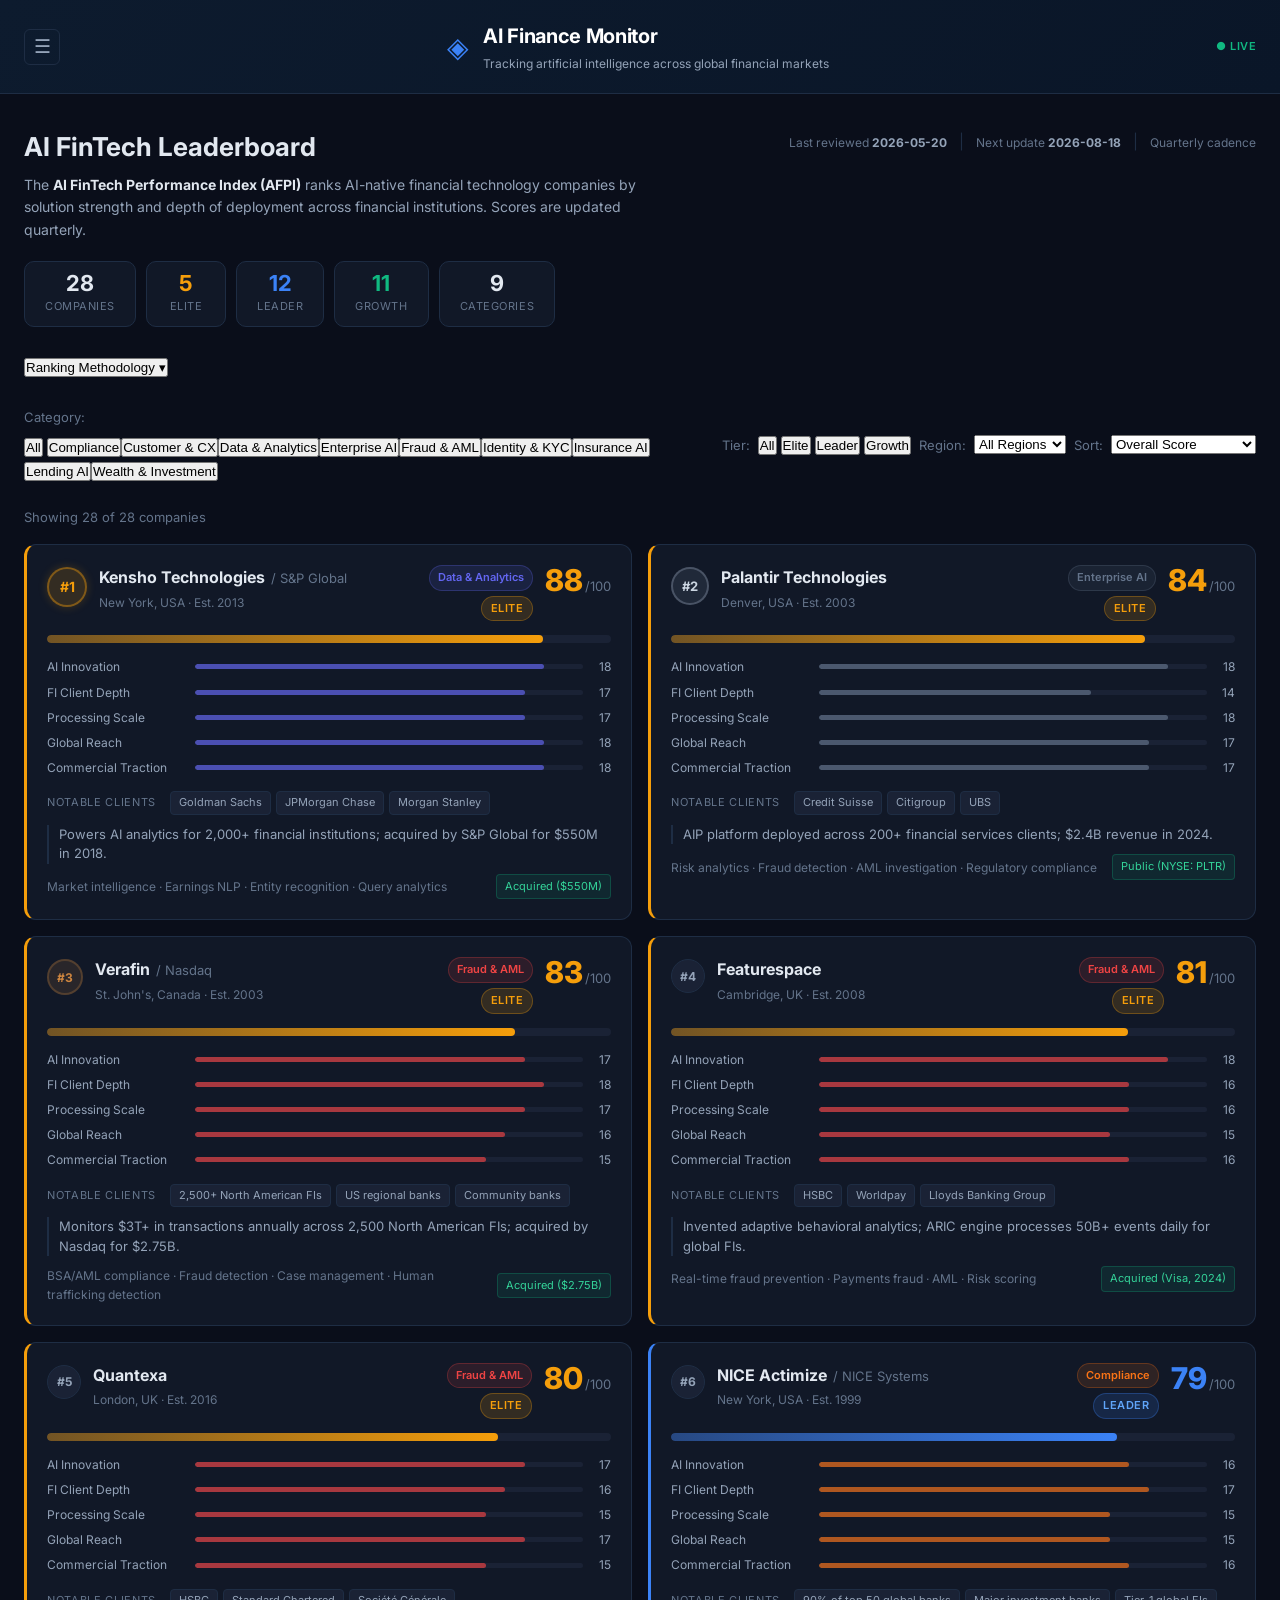
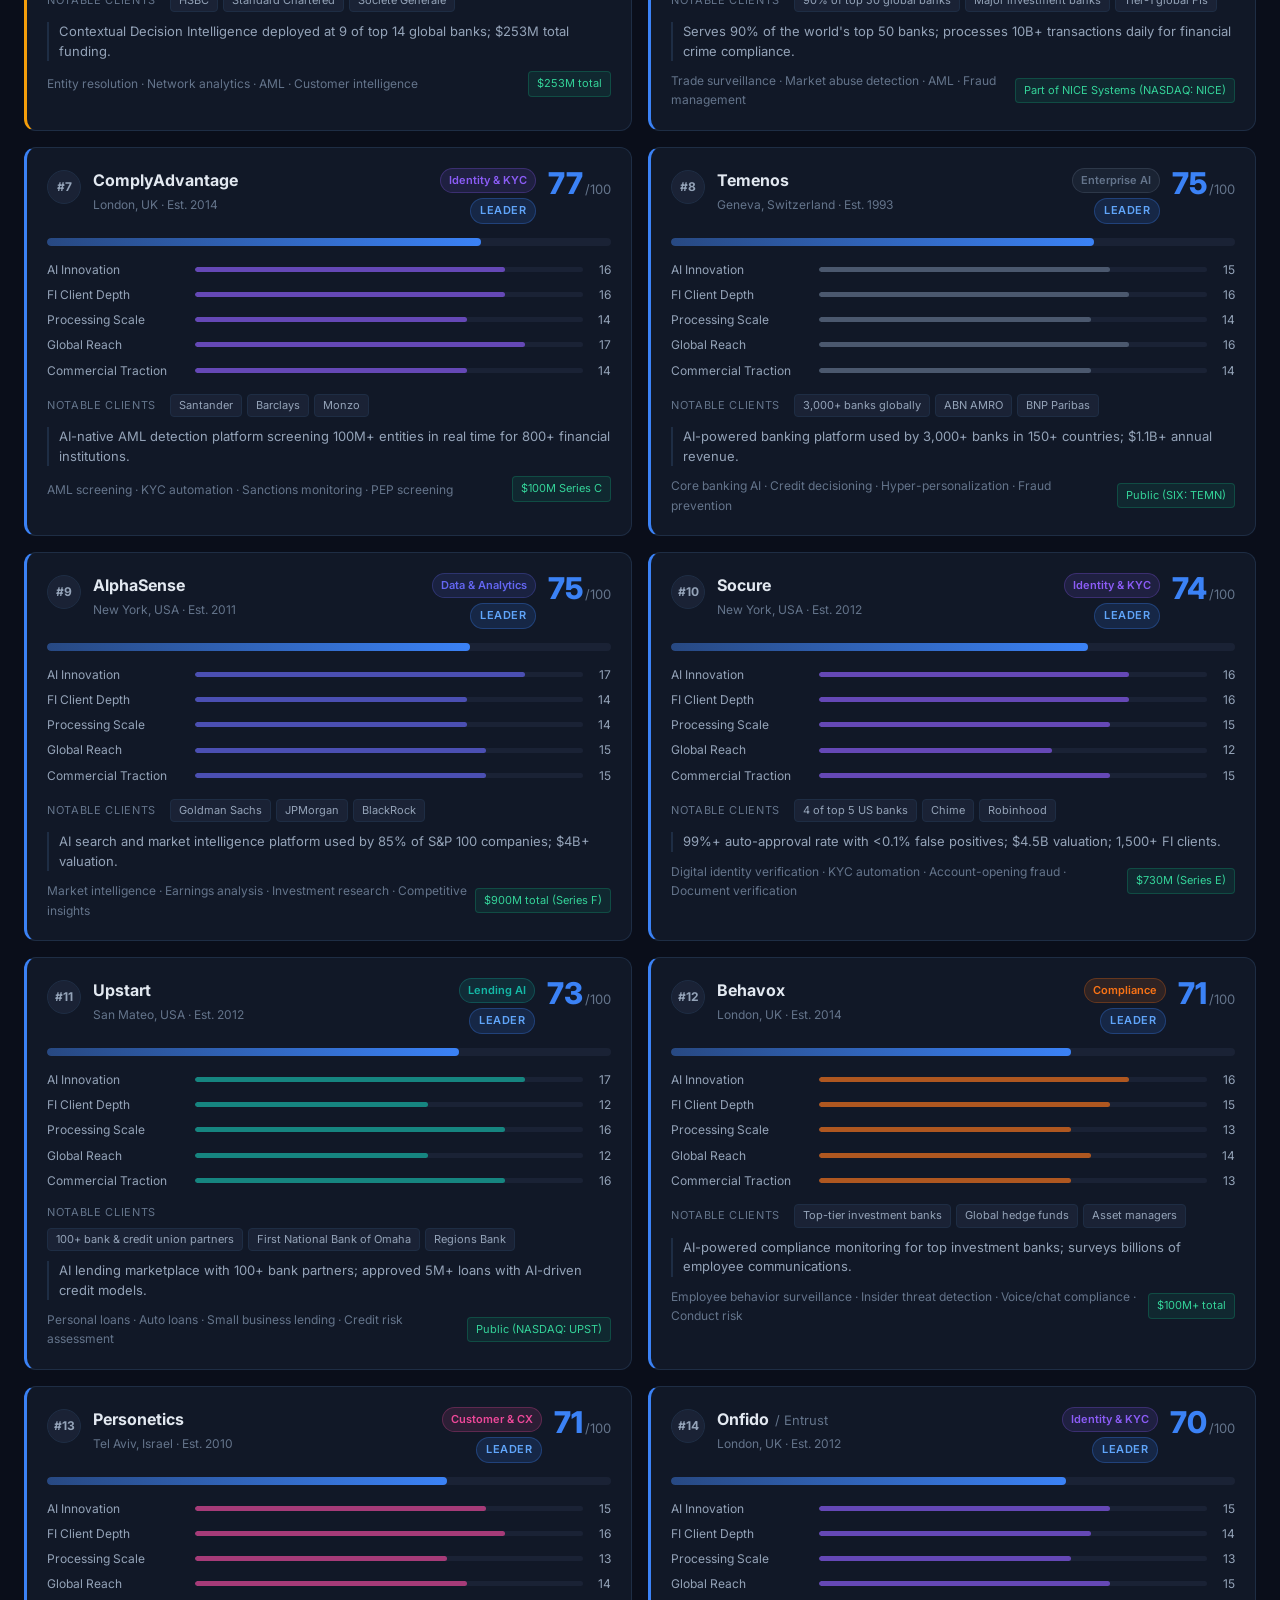
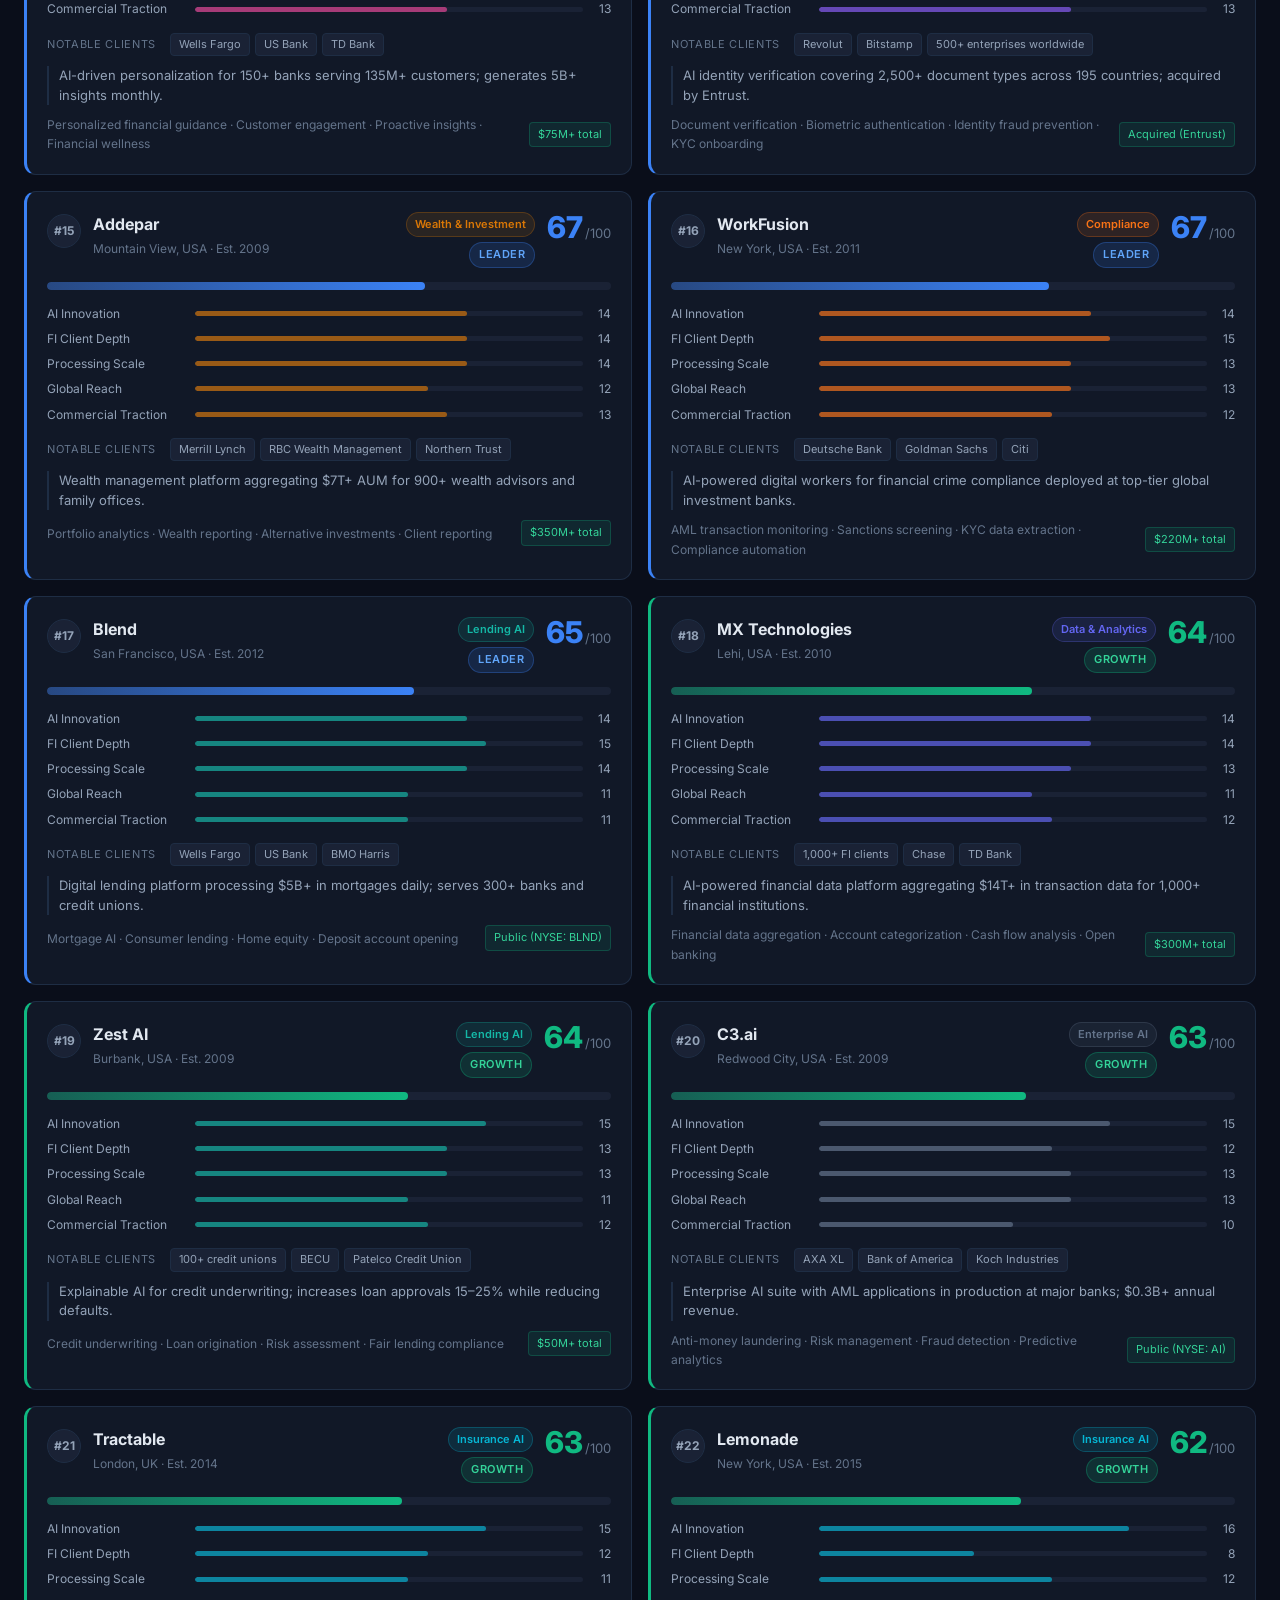
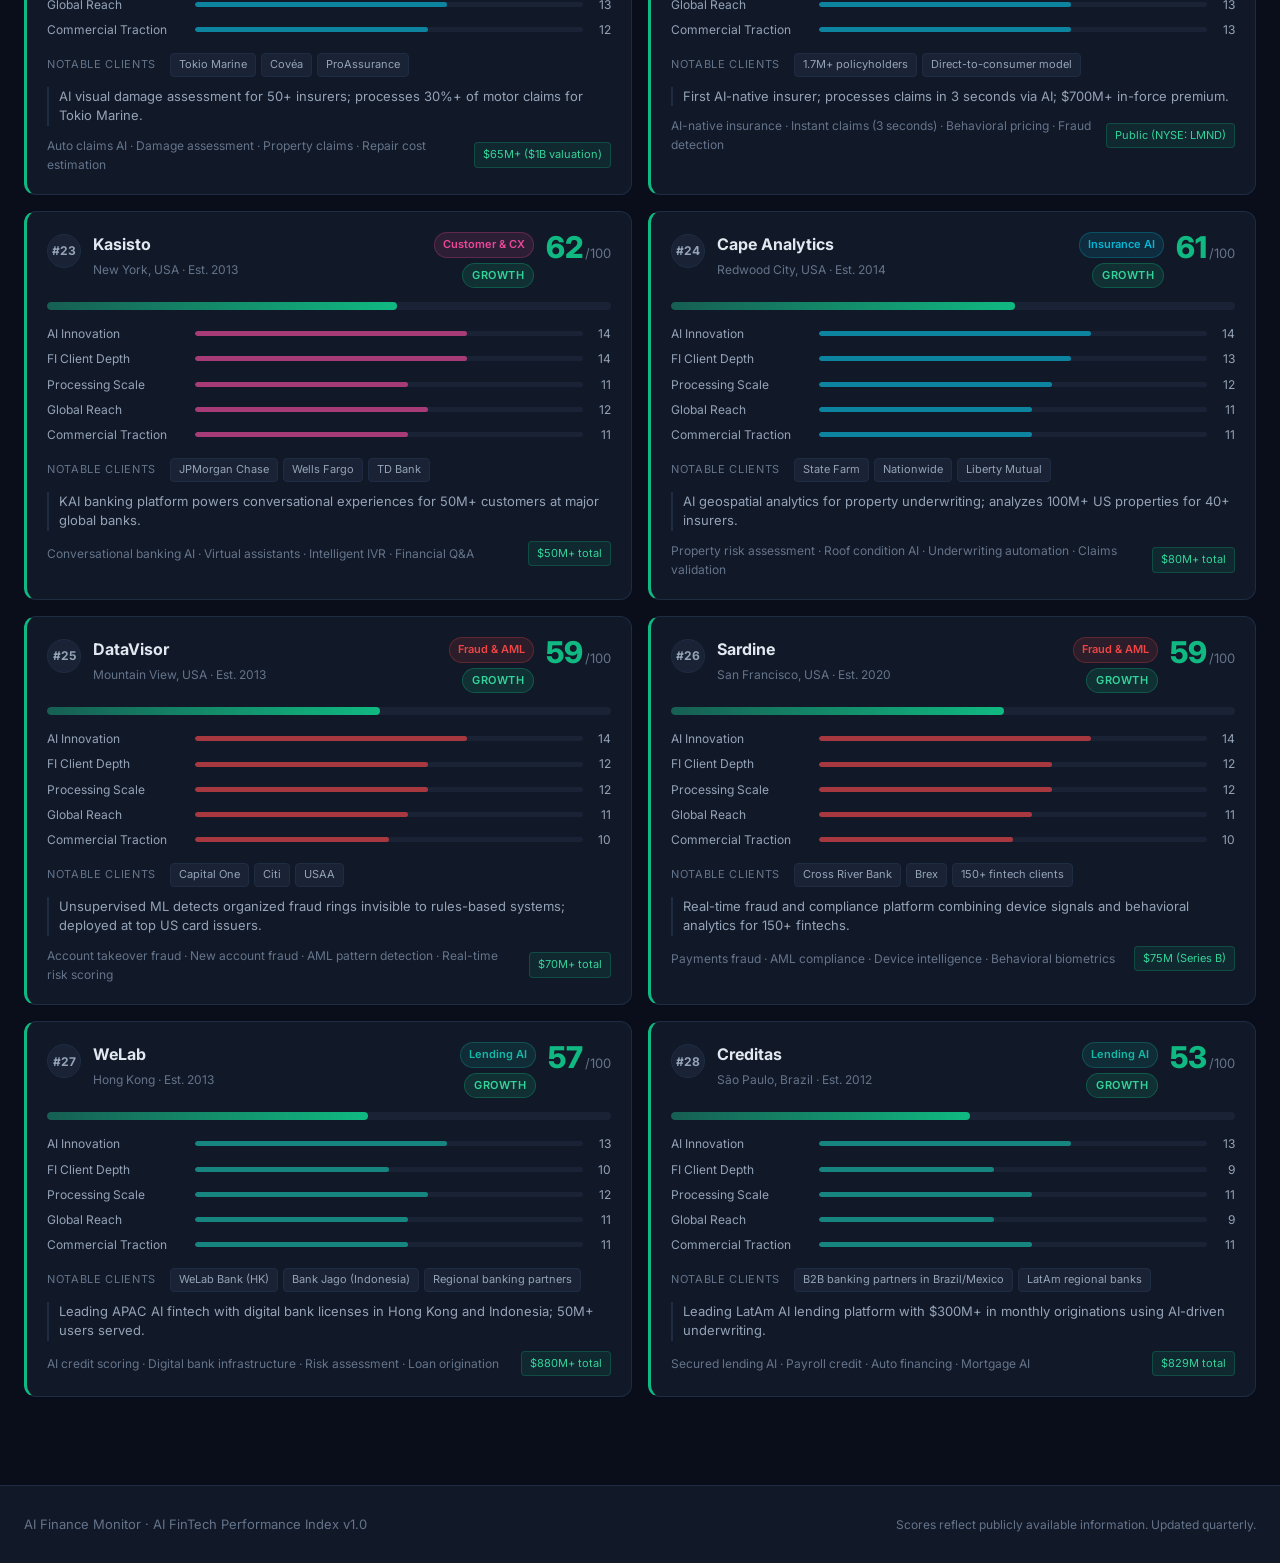
==== ai-fintechs.html @ 04e73354 "feat: add AI FinTech Tracker page with AFPI leaderboard New page ranking 28 AI-native FinTech compan" ====
<!DOCTYPE html>
<html lang="en">
<head>
  <meta charset="UTF-8" />
  <meta name="viewport" content="width=device-width, initial-scale=1.0" />
  <title>AI FinTech Tracker — AI Finance Monitor</title>
  <link rel="stylesheet" href="styles.css" />
  <link rel="preconnect" href="https://fonts.googleapis.com" />
  <link href="https://fonts.googleapis.com/css2?family=Inter:wght@300;400;500;600;700&display=swap" rel="stylesheet" />
</head>
<body>

<header>
  <div class="header-inner">
    <button class="hamburger-btn" id="hamburger-btn" aria-label="Toggle navigation">&#9776;</button>
    <div class="brand">
      <span class="brand-icon">◈</span>
      <div>
        <h1>AI Finance Monitor</h1>
        <p class="tagline">Tracking artificial intelligence across global financial markets</p>
      </div>
    </div>
    <nav class="site-nav">
      <a href="index.html" class="nav-link">News Feed</a>
      <a href="use-cases.html" class="nav-link">AI Use Cases</a>
      <a href="ai-maturity.html" class="nav-link">AI Maturity</a>
      <a href="ai-fintechs.html" class="nav-link active">FinTech Tracker</a>
    </nav>
    <div class="header-meta">
      <span class="live-badge">● LIVE</span>
    </div>
  </div>
</header>

<main class="container" style="padding-top:32px; padding-bottom:48px;">

  <!-- Hero -->
  <section style="margin-bottom:28px;">
    <div style="display:flex; align-items:flex-start; justify-content:space-between; gap:16px; flex-wrap:wrap;">
      <div>
        <h2 style="font-size:26px; font-weight:700; color:var(--text); margin-bottom:6px;">
          AI FinTech Leaderboard
        </h2>
        <p style="color:var(--muted2); font-size:14px; max-width:640px; line-height:1.6;">
          The <strong style="color:var(--text);">AI FinTech Performance Index (AFPI)</strong> ranks AI-native financial technology companies by solution strength and depth of deployment across financial institutions. Scores are updated quarterly.
        </p>
      </div>
      <div id="cadence-bar" class="mat-cadence-bar" style="white-space:nowrap; flex-shrink:0; margin-top:4px;"></div>
    </div>

    <div class="ft-hero-stats" id="hero-stats">
      <div class="ft-stat-pill"><span class="ft-stat-num" id="stat-total">—</span><span class="ft-stat-label">Companies</span></div>
      <div class="ft-stat-pill"><span class="ft-stat-num" id="stat-elite" style="color:#f59e0b;">—</span><span class="ft-stat-label">Elite</span></div>
      <div class="ft-stat-pill"><span class="ft-stat-num" id="stat-leader" style="color:#3b82f6;">—</span><span class="ft-stat-label">Leader</span></div>
      <div class="ft-stat-pill"><span class="ft-stat-num" id="stat-growth" style="color:#10b981;">—</span><span class="ft-stat-label">Growth</span></div>
      <div class="ft-stat-pill"><span class="ft-stat-num" id="stat-cats">—</span><span class="ft-stat-label">Categories</span></div>
    </div>
  </section>

  <!-- Methodology -->
  <section class="mat-method-section" style="margin-bottom:28px;">
    <button class="mat-method-toggle" id="method-toggle" onclick="toggleMethod()">
      <span>Ranking Methodology</span>
      <span id="method-arrow">▾</span>
    </button>
    <div class="mat-method-body" id="method-body" style="display:none;">
      <div class="mat-method-grid">
        <div>
          <h4 style="color:var(--text); margin-bottom:12px; font-size:14px; font-weight:600;">AI FinTech Performance Index (AFPI)</h4>
          <p style="color:var(--muted2); font-size:13px; line-height:1.7; margin-bottom:12px;">
            The AFPI evaluates AI-native FinTech companies across five equally-weighted dimensions (20 pts each, 100 pts total), focusing on the strength of the AI solution and its depth of adoption within regulated financial institutions.
          </p>
          <p style="color:var(--muted2); font-size:13px; line-height:1.7;">
            <strong style="color:var(--muted2);">Scope:</strong> AI-native FinTechs and AI-first divisions of financial technology vendors where machine learning is core to the product — not peripheral. Traditional software vendors with AI add-ons are excluded.
          </p>
        </div>
        <div>
          <h4 style="color:var(--text); margin-bottom:12px; font-size:14px; font-weight:600;">Scoring Tiers</h4>
          <div style="display:flex; flex-direction:column; gap:8px;">
            <div style="display:flex; align-items:center; gap:10px;">
              <span class="ft-tier-badge ft-tier-elite" style="min-width:72px; text-align:center;">Elite</span>
              <span style="color:var(--muted2); font-size:13px;">80–100 · Category-defining with global Tier-1 FI deployment</span>
            </div>
            <div style="display:flex; align-items:center; gap:10px;">
              <span class="ft-tier-badge ft-tier-leader" style="min-width:72px; text-align:center;">Leader</span>
              <span style="color:var(--muted2); font-size:13px;">65–79 · Strong institutional adoption across multiple product lines</span>
            </div>
            <div style="display:flex; align-items:center; gap:10px;">
              <span class="ft-tier-badge ft-tier-growth" style="min-width:72px; text-align:center;">Growth</span>
              <span style="color:var(--muted2); font-size:13px;">50–64 · Validated solutions gaining enterprise traction</span>
            </div>
            <div style="display:flex; align-items:center; gap:10px;">
              <span class="ft-tier-badge ft-tier-emerging" style="min-width:72px; text-align:center;">Emerging</span>
              <span style="color:var(--muted2); font-size:13px;">0–49 · Early-stage deployment, product-market fit forming</span>
            </div>
          </div>
        </div>
      </div>

      <div class="ft-dim-method-grid" style="margin-top:20px;">
        <div class="ft-dim-method-card">
          <div class="ft-dim-method-num" style="background:rgba(99,102,241,0.15); color:#818cf8;">1</div>
          <div>
            <div class="ft-dim-method-title">AI Innovation <span style="color:var(--muted); font-weight:400;">/ 20</span></div>
            <div class="ft-dim-method-desc">Sophistication, novelty, and production depth of AI capabilities — proprietary models, research pedigree, technical differentiation from rule-based alternatives. Frontier AI (graph neural networks, LLMs, adaptive ML) deployed at scale scores near 20.</div>
          </div>
        </div>
        <div class="ft-dim-method-card">
          <div class="ft-dim-method-num" style="background:rgba(20,184,166,0.15); color:#2dd4bf;">2</div>
          <div>
            <div class="ft-dim-method-title">FI Client Depth <span style="color:var(--muted); font-weight:400;">/ 20</span></div>
            <div class="ft-dim-method-desc">Breadth and quality of financial institution clients in production — number of banks, asset managers, insurers, and payment processors; client tier (G-SIBs score higher than community banks); and integration depth (core infrastructure vs. peripheral tooling).</div>
          </div>
        </div>
        <div class="ft-dim-method-card">
          <div class="ft-dim-method-num" style="background:rgba(59,130,246,0.15); color:#60a5fa;">3</div>
          <div>
            <div class="ft-dim-method-title">Processing Scale <span style="color:var(--muted); font-weight:400;">/ 20</span></div>
            <div class="ft-dim-method-desc">Operational scale: transaction volumes processed, assets under analysis, data volume handled daily. Solutions processing trillions in transactions score near 20; early-stage platforms with limited throughput score below 10.</div>
          </div>
        </div>
        <div class="ft-dim-method-card">
          <div class="ft-dim-method-num" style="background:rgba(245,158,11,0.15); color:#fbbf24;">4</div>
          <div>
            <div class="ft-dim-method-title">Global Reach <span style="color:var(--muted); font-weight:400;">/ 20</span></div>
            <div class="ft-dim-method-desc">International footprint: regulatory jurisdictions covered, multi-currency and multi-language support, and presence across mature markets (US, UK, EU) and high-growth regions (APAC, Middle East, LatAm).</div>
          </div>
        </div>
        <div class="ft-dim-method-card">
          <div class="ft-dim-method-num" style="background:rgba(236,72,153,0.15); color:#f472b6;">5</div>
          <div>
            <div class="ft-dim-method-title">Commercial Traction <span style="color:var(--muted); font-weight:400;">/ 20</span></div>
            <div class="ft-dim-method-desc">Financial health and market validation: ARR growth trajectory, funding rounds and valuations, strategic acquisitions, major FI partnerships, and public market performance where applicable.</div>
          </div>
        </div>
      </div>

      <p style="color:var(--muted); font-size:12px; margin-top:20px; padding-top:16px; border-top:1px solid var(--border);">
        Scores are based on publicly available information: press releases, funding announcements, company disclosures, and AI capability assessments. Updated quarterly. v1.0 — Last reviewed 2026-05-20.
      </p>
    </div>
  </section>

  <!-- Filters -->
  <div class="maturity-filter-group" style="margin-bottom:24px;">
    <div style="display:flex; gap:8px; flex-wrap:wrap; align-items:center; flex:1;">
      <span style="color:var(--muted); font-size:13px; white-space:nowrap;">Category:</span>
      <div class="mat-filter-row" id="cat-filters">
        <button class="mat-filter-btn active" data-cat="all">All</button>
      </div>
    </div>
    <div style="display:flex; gap:8px; flex-wrap:wrap; align-items:center;">
      <span style="color:var(--muted); font-size:13px; white-space:nowrap;">Tier:</span>
      <div class="mat-filter-row">
        <button class="mat-filter-btn active" data-tier="all" onclick="setTier('all')">All</button>
        <button class="mat-filter-btn" data-tier="elite" onclick="setTier('elite')">Elite</button>
        <button class="mat-filter-btn" data-tier="leader" onclick="setTier('leader')">Leader</button>
        <button class="mat-filter-btn" data-tier="growth" onclick="setTier('growth')">Growth</button>
      </div>
    </div>
    <div style="display:flex; gap:8px; align-items:center;">
      <span style="color:var(--muted); font-size:13px; white-space:nowrap;">Region:</span>
      <select class="mat-sort-select" id="region-select" onchange="applyFilters()">
        <option value="all">All Regions</option>
        <option value="americas">Americas</option>
        <option value="europe">Europe</option>
        <option value="apac">Asia-Pacific</option>
      </select>
    </div>
    <div style="display:flex; gap:8px; align-items:center;">
      <span style="color:var(--muted); font-size:13px; white-space:nowrap;">Sort:</span>
      <select class="mat-sort-select" id="sort-select" onchange="applyFilters()">
        <option value="total">Overall Score</option>
        <option value="ai_innovation">AI Innovation</option>
        <option value="fi_client_depth">FI Client Depth</option>
        <option value="processing_scale">Processing Scale</option>
        <option value="global_reach">Global Reach</option>
        <option value="commercial_traction">Commercial Traction</option>
      </select>
    </div>
  </div>

  <!-- Results count -->
  <div style="display:flex; justify-content:space-between; align-items:center; margin-bottom:16px;">
    <span id="result-count" style="color:var(--muted); font-size:13px;"></span>
  </div>

  <!-- Cards grid -->
  <div id="ft-grid" class="ft-grid"></div>

  <!-- Empty state -->
  <div id="ft-empty" style="display:none; text-align:center; padding:60px 0; color:var(--muted);">
    <div style="font-size:40px; margin-bottom:12px;">🔍</div>
    <div style="font-size:16px; margin-bottom:6px;">No companies match these filters</div>
    <div style="font-size:13px;">Try adjusting the category, tier, or region selection</div>
  </div>

</main>

<footer style="background:var(--surface); border-top:1px solid var(--border); padding:28px 0; margin-top:40px;">
  <div style="max-width:1280px; margin:0 auto; padding:0 24px; display:flex; justify-content:space-between; align-items:center; flex-wrap:wrap; gap:12px;">
    <span style="color:var(--muted); font-size:13px;">AI Finance Monitor · AI FinTech Performance Index v1.0</span>
    <span style="color:var(--muted); font-size:12px;">Scores reflect publicly available information. Updated quarterly.</span>
  </div>
</footer>

<script>
const DATA_URL = 'data/fintechs.json';

const DIMENSION_LABELS = {
  ai_innovation: 'AI Innovation',
  fi_client_depth: 'FI Client Depth',
  processing_scale: 'Processing Scale',
  global_reach: 'Global Reach',
  commercial_traction: 'Commercial Traction'
};

const TIER_COLORS = {
  elite: '#f59e0b',
  leader: '#3b82f6',
  growth: '#10b981',
  emerging: '#94a3b8'
};

const CATEGORY_COLORS = {
  'Fraud & AML':       '#ef4444',
  'Data & Analytics':  '#6366f1',
  'Lending AI':        '#14b8a6',
  'Identity & KYC':    '#8b5cf6',
  'Compliance':        '#f97316',
  'Insurance AI':      '#06b6d4',
  'Customer & CX':     '#ec4899',
  'Wealth & Investment': '#d97706',
  'Enterprise AI':     '#64748b'
};

let allCompanies = [];
let baseRanks = {};
let activeCat = 'all';
let activeTier = 'all';

function toggleMethod() {
  const body = document.getElementById('method-body');
  const arrow = document.getElementById('method-arrow');
  const open = body.style.display !== 'none';
  body.style.display = open ? 'none' : 'block';
  arrow.textContent = open ? '▾' : '▴';
}

function setCat(cat) {
  activeCat = cat;
  document.querySelectorAll('[data-cat]').forEach(b => b.classList.toggle('active', b.dataset.cat === cat));
  applyFilters();
}

function setTier(tier) {
  activeTier = tier;
  document.querySelectorAll('[data-tier]').forEach(b => b.classList.toggle('active', b.dataset.tier === tier));
  applyFilters();
}

function applyFilters() {
  const region = document.getElementById('region-select').value;
  const sortKey = document.getElementById('sort-select').value;

  let list = allCompanies.slice();

  if (activeCat !== 'all') list = list.filter(c => c.category === activeCat);
  if (activeTier !== 'all') list = list.filter(c => c.tier === activeTier);
  if (region !== 'all') list = list.filter(c => c.region === region);

  list.sort((a, b) => {
    const va = sortKey === 'total' ? a.total : (a.scores[sortKey] || 0);
    const vb = sortKey === 'total' ? b.total : (b.scores[sortKey] || 0);
    return vb - va;
  });

  renderCards(list);
}

function buildCard(company, displayRank) {
  const rank = baseRanks[company.name] || displayRank;
  const tierColor = TIER_COLORS[company.tier] || '#94a3b8';
  const catColor = CATEGORY_COLORS[company.category] || '#64748b';

  const rankClass = rank === 1 ? 'ft-rank-1' : rank === 2 ? 'ft-rank-2' : rank === 3 ? 'ft-rank-3' : '';

  const dimBars = Object.entries(DIMENSION_LABELS).map(([key, label]) => {
    const score = company.scores[key] || 0;
    const pct = (score / 20) * 100;
    return `
      <div class="ft-dim-row">
        <span class="ft-dim-label">${label}</span>
        <div class="ft-dim-track">
          <div class="ft-dim-fill" style="width:${pct}%; background:${catColor}aa;"></div>
        </div>
        <span class="ft-dim-score">${score}</span>
      </div>`;
  }).join('');

  const clientChips = (company.notable_clients || []).slice(0, 3)
    .map(c => `<span class="ft-client-chip">${c}</span>`).join('');

  const useCaseTags = (company.use_cases || []).slice(0, 4).join(' · ');

  const parentStr = company.parent
    ? `<span class="ft-parent"> / ${company.parent}</span>` : '';
  const foundedStr = company.founded ? ` · Est. ${company.founded}` : '';
  const totalPct = company.total;

  return `
    <div class="ft-card" data-tier="${company.tier}" data-category="${company.category}">
      <div class="ft-card-header">
        <div class="ft-rank-wrap">
          <div class="ft-rank ${rankClass}">#${rank}</div>
        </div>
        <div class="ft-card-title">
          <div class="ft-name-row">
            <span class="ft-name">${company.name}</span>${parentStr}
          </div>
          <div class="ft-meta">${company.hq}${foundedStr}</div>
        </div>
        <div class="ft-badges">
          <span class="ft-cat-badge" style="background:${catColor}20; color:${catColor}; border-color:${catColor}44;">${company.category}</span>
          <span class="ft-tier-badge ft-tier-${company.tier}">${company.tier.charAt(0).toUpperCase() + company.tier.slice(1)}</span>
        </div>
        <div class="ft-score-block">
          <div class="ft-score-num" style="color:${tierColor};">${company.total}</div>
          <div class="ft-score-label">/100</div>
        </div>
      </div>

      <div class="ft-score-bar-wrap">
        <div class="ft-score-bar">
          <div class="ft-score-fill" style="width:${totalPct}%; background:linear-gradient(90deg, ${tierColor}66, ${tierColor});"></div>
        </div>
      </div>

      <div class="ft-dims">${dimBars}</div>

      <div class="ft-card-footer">
        ${clientChips ? `<div class="ft-clients"><span class="ft-section-label">Notable Clients</span><div class="ft-client-chips">${clientChips}</div></div>` : ''}
        <div class="ft-highlight">${company.highlight}</div>
        <div class="ft-bottom-row">
          <div class="ft-usecases">${useCaseTags}</div>
          ${company.funding ? `<span class="ft-funding-badge">${company.funding}</span>` : ''}
        </div>
      </div>
    </div>`;
}

function renderCards(list) {
  const grid = document.getElementById('ft-grid');
  const empty = document.getElementById('ft-empty');
  const count = document.getElementById('result-count');

  if (!list.length) {
    grid.innerHTML = '';
    empty.style.display = 'block';
    count.textContent = '';
    return;
  }

  empty.style.display = 'none';
  count.textContent = `Showing ${list.length} of ${allCompanies.length} companies`;
  grid.innerHTML = list.map((c, i) => buildCard(c, i + 1)).join('');
}

function buildCategoryFilters(companies) {
  const cats = [...new Set(companies.map(c => c.category))].sort();
  const row = document.getElementById('cat-filters');
  cats.forEach(cat => {
    const btn = document.createElement('button');
    btn.className = 'mat-filter-btn';
    btn.dataset.cat = cat;
    btn.textContent = cat;
    btn.onclick = () => setCat(cat);
    row.appendChild(btn);
  });
  document.querySelector('[data-cat="all"]').onclick = () => setCat('all');
}

function updateStats(companies) {
  document.getElementById('stat-total').textContent = companies.length;
  document.getElementById('stat-elite').textContent = companies.filter(c => c.tier === 'elite').length;
  document.getElementById('stat-leader').textContent = companies.filter(c => c.tier === 'leader').length;
  document.getElementById('stat-growth').textContent = companies.filter(c => c.tier === 'growth').length;
  const cats = new Set(companies.map(c => c.category));
  document.getElementById('stat-cats').textContent = cats.size;
}

function updateCadenceBar(data) {
  const bar = document.getElementById('cadence-bar');
  const last = data.last_updated || '—';
  const next = data.next_review || '—';
  bar.innerHTML = `
    <span style="color:var(--muted); font-size:12px;">Last reviewed <strong style="color:var(--muted2);">${last}</strong></span>
    <span style="color:var(--border); margin:0 8px;">|</span>
    <span style="color:var(--muted); font-size:12px;">Next update <strong style="color:var(--muted2);">${next}</strong></span>
    <span style="color:var(--border); margin:0 8px;">|</span>
    <span style="color:var(--muted); font-size:12px;">Quarterly cadence</span>`;
}

async function fetchData() {
  try {
    const res = await fetch(DATA_URL + '?t=' + Date.now());
    const data = await res.json();
    allCompanies = data.companies || [];

    allCompanies.sort((a, b) => b.total - a.total);
    allCompanies.forEach((c, i) => { baseRanks[c.name] = i + 1; });

    updateStats(allCompanies);
    updateCadenceBar(data);
    buildCategoryFilters(allCompanies);
    applyFilters();
  } catch (e) {
    document.getElementById('ft-grid').innerHTML =
      '<div style="padding:40px; text-align:center; color:var(--muted);">Failed to load data. Check console for details.</div>';
    console.error('FinTech data load error:', e);
  }
}

fetchData();

// Hamburger
const btn = document.getElementById('hamburger-btn');
const hdr = document.querySelector('header');
btn.addEventListener('click', function() {
  hdr.classList.toggle('nav-open');
  btn.innerHTML = hdr.classList.contains('nav-open') ? '&#10005;' : '&#9776;';
});
document.querySelectorAll('.nav-link').forEach(function(l) {
  l.addEventListener('click', function() {
    hdr.classList.remove('nav-open');
    btn.innerHTML = '&#9776;';
  });
});
</script>
</body>
</html>
---- styles.css ----
*, *::before, *::after { box-sizing: border-box; margin: 0; padding: 0; }

:root {
  --bg: #0a0e1a;
  --surface: #111827;
  --surface2: #1a2235;
  --border: #1e2d44;
  --accent: #3b82f6;
  --accent2: #60a5fa;
  --text: #e2e8f0;
  --muted: #64748b;
  --muted2: #94a3b8;
  --green: #10b981;
  --tag-bg: #1e3a5f;
  --tag-text: #93c5fd;
}

body {
  font-family: 'Inter', -apple-system, BlinkMacSystemFont, sans-serif;
  background: var(--bg);
  color: var(--text);
  min-height: 100vh;
  font-size: 15px;
  line-height: 1.6;
}

/* ── Header ── */
header {
  background: linear-gradient(135deg, #0d1b2e 0%, #0a1628 100%);
  border-bottom: 1px solid var(--border);
  padding: 20px 0;
  position: sticky;
  top: 0;
  z-index: 100;
  backdrop-filter: blur(8px);
}

.header-inner {
  max-width: 1280px;
  margin: 0 auto;
  padding: 0 24px;
  display: flex;
  align-items: center;
  justify-content: space-between;
  gap: 16px;
}

.brand { display: flex; align-items: center; gap: 14px; }

.brand-icon {
  font-size: 28px;
  color: var(--accent);
  line-height: 1;
}

.brand h1 {
  font-size: 20px;
  font-weight: 700;
  letter-spacing: -0.3px;
  color: #fff;
}

.tagline {
  font-size: 12px;
  color: var(--muted2);
  margin-top: 2px;
}

/* ── Hamburger (always visible, top-left) ── */
.hamburger-btn {
  display: flex;
  background: none;
  border: 1px solid var(--border);
  border-radius: 6px;
  color: var(--muted2);
  font-size: 19px;
  line-height: 1;
  width: 36px;
  height: 36px;
  cursor: pointer;
  align-items: center;
  justify-content: center;
  flex-shrink: 0;
  transition: color 0.15s, border-color 0.15s;
  font-family: inherit;
  padding: 0;
}
.hamburger-btn:hover { color: #fff; border-color: var(--accent); }

/* ── Site Nav — always a dropdown ── */
.site-nav {
  display: none;
  position: absolute;
  top: 100%;
  left: 0;
  right: 0;
  background: linear-gradient(180deg, #0d1b2e 0%, #0a1628 100%);
  border-bottom: 1px solid var(--border);
  padding: 8px 20px 14px;
  flex-direction: column;
  gap: 4px;
  z-index: 99;
}
header.nav-open .site-nav { display: flex; }

.nav-link {
  font-size: 14px;
  font-weight: 500;
  color: var(--muted2);
  text-decoration: none;
  padding: 11px 14px;
  border-radius: 8px;
  transition: color 0.15s, background 0.15s;
  width: 100%;
  display: block;
}
.nav-link:hover { color: #fff; background: rgba(255,255,255,0.06); }
.nav-link.active {
  color: #fff;
  background: rgba(59, 130, 246, 0.15);
  border: 1px solid rgba(59, 130, 246, 0.3);
}

.header-meta { display: flex; align-items: center; gap: 12px; flex-shrink: 0; }

.live-badge {
  font-size: 11px;
  font-weight: 600;
  color: var(--green);
  letter-spacing: 0.5px;
  animation: pulse 2s ease-in-out infinite;
}

@keyframes pulse {
  0%, 100% { opacity: 1; }
  50% { opacity: 0.4; }
}

.last-updated {
  font-size: 12px;
  color: var(--muted);
}

/* ── Toolbar ── */
.toolbar {
  background: var(--surface);
  border-bottom: 1px solid var(--border);
  padding: 12px 0;
  position: sticky;
  top: var(--header-h, 69px);
  z-index: 99;
}

.toolbar-inner {
  max-width: 1280px;
  margin: 0 auto;
  padding: 0 24px;
  display: flex;
  align-items: center;
  gap: 16px;
  flex-wrap: wrap;
}

.search-wrap {
  position: relative;
  flex: 1;
  min-width: 200px;
  max-width: 360px;
}

.search-icon {
  position: absolute;
  left: 12px;
  top: 50%;
  transform: translateY(-50%);
  color: var(--muted);
  font-size: 18px;
  pointer-events: none;
}

#search {
  width: 100%;
  background: var(--surface2);
  border: 1px solid var(--border);
  border-radius: 8px;
  padding: 8px 12px 8px 36px;
  color: var(--text);
  font-size: 14px;
  font-family: inherit;
  transition: border-color 0.2s;
  outline: none;
}

#search::placeholder { color: var(--muted); }
#search:focus { border-color: var(--accent); }

.categories { display: flex; gap: 6px; flex-wrap: wrap; }

.cat-btn {
  background: var(--surface2);
  border: 1px solid var(--border);
  border-radius: 20px;
  padding: 5px 14px;
  font-size: 13px;
  font-weight: 500;
  color: var(--muted2);
  cursor: pointer;
  transition: all 0.2s;
  font-family: inherit;
}

.cat-btn:hover { border-color: var(--accent); color: var(--accent2); }

.cat-btn.active {
  background: var(--accent);
  border-color: var(--accent);
  color: #fff;
}

/* ── Executive Insights Bar ── */
.insights-bar {
  background: var(--surface);
  border: 1px solid var(--border);
  border-radius: 12px;
  padding: 20px 24px;
  max-width: 1280px;
  margin: 24px auto 0;
}

.insights-header {
  display: flex;
  align-items: center;
  justify-content: space-between;
  margin-bottom: 18px;
  gap: 12px;
}

.insights-title-wrap {
  display: flex;
  align-items: center;
  gap: 10px;
  flex-wrap: wrap;
}

.insights-icon { color: var(--accent); font-size: 15px; flex-shrink: 0; }

.insights-title {
  font-size: 11px;
  font-weight: 700;
  text-transform: uppercase;
  letter-spacing: 1px;
  color: var(--muted2);
}

.insights-meta { font-size: 12px; color: var(--muted); }

.insights-badge {
  font-size: 11px;
  color: var(--accent2);
  background: rgba(59, 130, 246, 0.1);
  border: 1px solid rgba(59, 130, 246, 0.25);
  padding: 2px 10px;
  border-radius: 10px;
  white-space: nowrap;
  flex-shrink: 0;
}

/* Two-panel layout */
.insights-panels {
  display: grid;
  grid-template-columns: 1fr 1fr;
  gap: 16px;
}

.insights-panel {
  background: var(--surface2);
  border-radius: 10px;
  padding: 16px 18px;
  border-top: 2px solid transparent;
}

.insights-risks { border-top-color: #f97316; }  /* orange */
.insights-opps  { border-top-color: #10b981; }  /* green  */

.insights-panel-header {
  display: flex;
  align-items: center;
  gap: 8px;
  margin-bottom: 14px;
}

.panel-marker {
  font-size: 10px;
  flex-shrink: 0;
}

.risk-marker { color: #f97316; }
.opp-marker  { color: #10b981; }

.insights-panel-title {
  font-size: 12px;
  font-weight: 700;
  text-transform: uppercase;
  letter-spacing: 0.8px;
}

.insights-risks .insights-panel-title { color: #fb923c; }
.insights-opps  .insights-panel-title { color: #34d399; }

.insights-panel-sub {
  font-size: 11px;
  color: var(--muted);
}

/* Insight rows */
.insight-item {
  display: flex;
  gap: 10px;
  padding: 8px 0;
  border-bottom: 1px solid var(--border);
  align-items: flex-start;
}

.insight-item:last-child { border-bottom: none; }

.insight-bullet {
  font-size: 9px;
  flex-shrink: 0;
  margin-top: 5px;
}

.bullet-risk { color: #f97316; }
.bullet-opp  { color: #10b981; }

.insight-text {
  font-size: 13px;
  color: var(--text);
  line-height: 1.6;
  margin: 0;
}

.insights-loading {
  height: 60px;
  background: rgba(255,255,255,0.03);
  border-radius: 6px;
  animation: shimmer 1.5s ease-in-out infinite;
}

.insights-empty { font-size: 13px; color: var(--muted); margin: 0; }

@keyframes shimmer {
  0%, 100% { opacity: 0.4; }
  50% { opacity: 0.8; }
}

/* ── Main ── */
main {
  max-width: 1280px;
  margin: 0 auto;
  padding: 24px;
}

.stats-bar {
  display: flex;
  align-items: center;
  justify-content: space-between;
  margin-bottom: 20px;
  font-size: 13px;
  color: var(--muted);
}

#article-count { font-weight: 600; color: var(--muted2); }

/* ── Grid ── */
.grid {
  display: grid;
  grid-template-columns: repeat(auto-fill, minmax(360px, 1fr));
  gap: 20px;
}

/* ── Article Card ── */
.card {
  background: var(--surface);
  border: 1px solid var(--border);
  border-radius: 12px;
  padding: 20px;
  display: flex;
  flex-direction: column;
  gap: 12px;
  transition: border-color 0.2s, transform 0.2s, box-shadow 0.2s;
  cursor: pointer;
  text-decoration: none;
  color: inherit;
}

.card:hover {
  border-color: var(--accent);
  transform: translateY(-2px);
  box-shadow: 0 8px 24px rgba(59, 130, 246, 0.12);
}

.card-meta {
  display: flex;
  align-items: center;
  justify-content: space-between;
  gap: 8px;
}

.card-category {
  font-size: 11px;
  font-weight: 600;
  letter-spacing: 0.6px;
  text-transform: uppercase;
  padding: 3px 10px;
  border-radius: 20px;
}

.cat-Banking   { background: #1e3a5f; color: #60a5fa; }
.cat-Trading   { background: #1e3b2e; color: #4ade80; }
.cat-RegTech   { background: #3b2e1e; color: #fb923c; }
.cat-InsurTech { background: #2e1e3b; color: #c084fc; }
.cat-Payments  { background: #3b1e2e; color: #f472b6; }
.cat-Default   { background: #2a2e3b; color: #94a3b8; }

.card-date {
  font-size: 12px;
  color: var(--muted);
  white-space: nowrap;
}

.card-title {
  font-size: 16px;
  font-weight: 600;
  line-height: 1.4;
  color: #fff;
  letter-spacing: -0.2px;
}

.card-summary {
  font-size: 13.5px;
  color: var(--muted2);
  line-height: 1.6;
  flex: 1;
}

.card-footer {
  display: flex;
  align-items: center;
  justify-content: space-between;
  gap: 8px;
  padding-top: 8px;
  border-top: 1px solid var(--border);
}

.card-source {
  font-size: 12px;
  font-weight: 500;
  color: var(--accent2);
}

.card-tags {
  display: flex;
  gap: 4px;
  flex-wrap: wrap;
  justify-content: flex-end;
}

.tag {
  font-size: 11px;
  background: var(--tag-bg);
  color: var(--tag-text);
  border-radius: 4px;
  padding: 1px 6px;
}

/* ── States ── */
.loading-state, .empty-state {
  grid-column: 1 / -1;
  display: flex;
  flex-direction: column;
  align-items: center;
  gap: 16px;
  padding: 80px 24px;
  color: var(--muted);
}

.spinner {
  width: 36px;
  height: 36px;
  border: 3px solid var(--border);
  border-top-color: var(--accent);
  border-radius: 50%;
  animation: spin 0.8s linear infinite;
}

@keyframes spin { to { transform: rotate(360deg); } }

/* ── Footer ── */
footer {
  border-top: 1px solid var(--border);
  background: var(--surface);
  padding: 24px;
  text-align: center;
  margin-top: 40px;
}

.footer-inner { max-width: 1280px; margin: 0 auto; }

footer p { font-size: 13px; color: var(--muted); margin-bottom: 4px; }

.footer-sources { font-size: 12px; }

.gh-link {
  display: inline-block;
  margin-top: 12px;
  font-size: 13px;
  color: var(--accent2);
  text-decoration: none;
  font-weight: 500;
}

.gh-link:hover { text-decoration: underline; }

/* ── Use Cases Page ── */
.uc-main {
  max-width: 1280px;
  margin: 0 auto;
  padding: 32px 24px;
}

.uc-intro {
  margin-bottom: 28px;
}

.uc-intro h2 {
  font-size: 22px;
  font-weight: 700;
  color: #fff;
  margin-bottom: 6px;
  letter-spacing: -0.3px;
}

.uc-intro p {
  font-size: 14px;
  color: var(--muted2);
  max-width: 680px;
  line-height: 1.6;
}

.uc-stats {
  display: flex;
  gap: 24px;
  margin-top: 16px;
  flex-wrap: wrap;
}

.uc-stat {
  display: flex;
  flex-direction: column;
  gap: 2px;
}

.uc-stat-value {
  font-size: 24px;
  font-weight: 700;
  color: var(--accent2);
  line-height: 1;
}

.uc-stat-label {
  font-size: 11px;
  color: var(--muted);
  text-transform: uppercase;
  letter-spacing: 0.5px;
}

/* Filter bar */
.uc-filters {
  display: flex;
  gap: 6px;
  margin-bottom: 24px;
  flex-wrap: wrap;
}

/* Table wrapper */
.uc-table-wrap {
  overflow-x: auto;
  border: 1px solid var(--border);
  border-radius: 12px;
}

.uc-table {
  width: 100%;
  border-collapse: collapse;
  font-size: 13.5px;
}

.uc-table thead tr {
  background: var(--surface2);
  border-bottom: 1px solid var(--border);
}

.uc-table th {
  padding: 12px 16px;
  text-align: left;
  font-size: 11px;
  font-weight: 600;
  text-transform: uppercase;
  letter-spacing: 0.6px;
  color: var(--muted2);
  white-space: nowrap;
  cursor: pointer;
  user-select: none;
}

.uc-table th:hover { color: #fff; }

.uc-table th .sort-arrow { margin-left: 4px; opacity: 0.4; }
.uc-table th.sorted .sort-arrow { opacity: 1; color: var(--accent2); }

.uc-table tbody tr {
  border-bottom: 1px solid var(--border);
  transition: background 0.12s;
}

.uc-table tbody tr:last-child { border-bottom: none; }
.uc-table tbody tr:hover { background: var(--surface2); }

.uc-table td {
  padding: 14px 16px;
  vertical-align: top;
  line-height: 1.5;
}

.uc-use-case {
  font-weight: 600;
  color: #fff;
  font-size: 13.5px;
}

.uc-desc {
  font-size: 12.5px;
  color: var(--muted2);
  margin-top: 3px;
  max-width: 280px;
}

.uc-badge {
  display: inline-block;
  font-size: 11px;
  font-weight: 600;
  letter-spacing: 0.5px;
  text-transform: uppercase;
  padding: 2px 8px;
  border-radius: 4px;
}

.uc-institutions { display: flex; flex-wrap: wrap; gap: 5px; }
.uc-providers    { display: flex; flex-wrap: wrap; gap: 5px; }

.inst-chip {
  display: inline-block;
  font-size: 11.5px;
  font-weight: 500;
  color: var(--text);
  background: rgba(255,255,255,0.06);
  border: 1px solid rgba(255,255,255,0.1);
  border-radius: 4px;
  padding: 2px 8px;
  line-height: 1.7;
  white-space: nowrap;
}

.provider-chip {
  display: inline-block;
  font-size: 11.5px;
  font-weight: 500;
  color: var(--accent2);
  background: rgba(59,130,246,0.1);
  border: 1px solid rgba(59,130,246,0.2);
  border-radius: 4px;
  padding: 2px 8px;
  line-height: 1.7;
  white-space: nowrap;
}

.provider-chip.inhouse {
  color: var(--muted2);
  background: rgba(255,255,255,0.04);
  border-color: rgba(255,255,255,0.08);
  font-style: italic;
}

/* Category colour accent on left edge of each row */
.uc-table tbody tr[data-category="Banking"]   td:first-child { box-shadow: inset 3px 0 0 #3b82f6; }
.uc-table tbody tr[data-category="Trading"]   td:first-child { box-shadow: inset 3px 0 0 #4ade80; }
.uc-table tbody tr[data-category="RegTech"]   td:first-child { box-shadow: inset 3px 0 0 #fb923c; }
.uc-table tbody tr[data-category="InsurTech"] td:first-child { box-shadow: inset 3px 0 0 #c084fc; }
.uc-table tbody tr[data-category="Payments"]  td:first-child { box-shadow: inset 3px 0 0 #f472b6; }
.uc-table tbody tr[data-category="Wealth"]    td:first-child { box-shadow: inset 3px 0 0 #22d3ee; }

.status-badge {
  display: inline-block;
  font-size: 11px;
  font-weight: 500;
  padding: 2px 8px;
  border-radius: 10px;
}

.status-deployed { background: rgba(16,185,129,0.12); color: #34d399; border: 1px solid rgba(16,185,129,0.25); }
.status-pilot    { background: rgba(251,191,36,0.12);  color: #fbbf24; border: 1px solid rgba(251,191,36,0.25); }
.status-emerging { background: rgba(139,92,246,0.12);  color: #a78bfa; border: 1px solid rgba(139,92,246,0.25); }

.uc-empty {
  text-align: center;
  padding: 48px;
  color: var(--muted);
  font-size: 14px;
}

/* ── AI Maturity Benchmark Page ── */
.maturity-main {
  max-width: 1280px;
  margin: 0 auto;
  padding: 32px 24px;
}

.maturity-intro { margin-bottom: 28px; }
.maturity-intro h2 { font-size: 22px; font-weight: 700; color: #fff; margin-bottom: 6px; letter-spacing: -0.3px; }
.maturity-intro > p { font-size: 14px; color: var(--muted2); max-width: 700px; line-height: 1.6; }

/* Methodology accordion */
.methodology-panel {
  background: var(--surface);
  border: 1px solid var(--border);
  border-radius: 12px;
  margin-bottom: 28px;
  overflow: hidden;
}

.methodology-toggle {
  width: 100%;
  display: flex;
  align-items: center;
  justify-content: space-between;
  padding: 16px 20px;
  background: none;
  border: none;
  color: var(--text);
  cursor: pointer;
  font-family: inherit;
  font-size: 14px;
  font-weight: 600;
  text-align: left;
}
.methodology-toggle:hover { background: rgba(255,255,255,0.03); }

.methodology-toggle-left { display: flex; align-items: center; gap: 10px; }
.methodology-toggle-arrow { font-size: 11px; color: var(--accent2); transition: transform 0.2s; }
.methodology-panel.open .methodology-toggle-arrow { transform: rotate(90deg); }
.methodology-toggle-hint { font-size: 12px; color: var(--muted); font-weight: 400; }

.methodology-body {
  display: none;
  padding: 20px;
  border-top: 1px solid var(--border);
}
.methodology-panel.open .methodology-body { display: block; }

.methodology-intro-text { font-size: 13.5px; color: var(--muted2); line-height: 1.6; margin-bottom: 20px; }

.methodology-dims {
  display: grid;
  grid-template-columns: repeat(auto-fill, minmax(210px, 1fr));
  gap: 14px;
  margin-bottom: 20px;
}

.methodology-dim {
  background: var(--surface2);
  border-radius: 8px;
  padding: 14px 16px;
  border-left: 3px solid transparent;
}
.methodology-dim:nth-child(1) { border-left-color: #3b82f6; }
.methodology-dim:nth-child(2) { border-left-color: #10b981; }
.methodology-dim:nth-child(3) { border-left-color: #f97316; }
.methodology-dim:nth-child(4) { border-left-color: #c084fc; }
.methodology-dim:nth-child(5) { border-left-color: #f472b6; }

.methodology-dim-title {
  font-size: 11.5px;
  font-weight: 700;
  text-transform: uppercase;
  letter-spacing: 0.5px;
  color: #fff;
  margin-bottom: 2px;
}
.methodology-dim-pts { font-size: 11px; color: var(--muted); margin-bottom: 8px; }
.methodology-dim-desc { font-size: 12.5px; color: var(--muted2); line-height: 1.55; }

.methodology-tiers-title {
  font-size: 11px;
  font-weight: 700;
  text-transform: uppercase;
  letter-spacing: 0.5px;
  color: var(--muted2);
  margin-bottom: 10px;
}
.methodology-tier-list { display: flex; flex-wrap: wrap; gap: 10px; margin-bottom: 18px; }
.methodology-tier-item {
  display: flex;
  align-items: center;
  gap: 6px;
  font-size: 12.5px;
  color: var(--muted2);
}

.methodology-disclaimer {
  font-size: 12px;
  color: var(--muted);
  line-height: 1.5;
  padding-top: 14px;
  border-top: 1px solid var(--border);
}

/* Cadence banner */
.maturity-cadence-bar {
  display: flex;
  align-items: center;
  gap: 10px;
  font-size: 12px;
  color: var(--muted);
  background: var(--surface2);
  border: 1px solid var(--border);
  border-radius: 8px;
  padding: 8px 16px;
  margin-bottom: 20px;
  flex-wrap: wrap;
}
.cadence-sep { color: var(--border); }

/* Score delta badge */
.mat-delta {
  font-size: 11px;
  font-weight: 600;
  padding: 2px 7px;
  border-radius: 10px;
  flex-shrink: 0;
}
.delta-up   { color: #34d399; background: rgba(16,185,129,0.12); border: 1px solid rgba(16,185,129,0.25); }
.delta-down { color: #f87171; background: rgba(239,68,68,0.12);  border: 1px solid rgba(239,68,68,0.25); }

/* Card header right cluster */
.mat-header-right { display: flex; align-items: center; gap: 6px; flex-shrink: 0; flex-wrap: wrap; justify-content: flex-end; }

/* Latest development callout */
.mat-latest-dev {
  font-size: 12px;
  color: var(--accent2);
  background: rgba(59,130,246,0.07);
  border: 1px solid rgba(59,130,246,0.15);
  border-radius: 6px;
  padding: 6px 10px;
  margin: 0 0 10px;
  line-height: 1.5;
}
.mat-latest-label { font-weight: 600; margin-right: 4px; }

/* Filter label + group */
.maturity-filter-group { display: flex; align-items: center; gap: 8px; flex-wrap: wrap; }
.maturity-filter-label { font-size: 11px; font-weight: 600; text-transform: uppercase; letter-spacing: 0.5px; color: var(--muted); white-space: nowrap; }

/* Controls row */
.maturity-controls {
  display: flex;
  align-items: flex-start;
  justify-content: space-between;
  gap: 14px;
  margin-bottom: 24px;
  flex-wrap: wrap;
}
.maturity-filters { display: flex; gap: 6px; flex-wrap: wrap; }
.maturity-sort-wrap {
  display: flex;
  align-items: center;
  gap: 8px;
  font-size: 13px;
  color: var(--muted);
  flex-shrink: 0;
}
.maturity-sort-select {
  background: var(--surface2);
  border: 1px solid var(--border);
  border-radius: 6px;
  padding: 5px 10px;
  color: var(--text);
  font-size: 13px;
  font-family: inherit;
  cursor: pointer;
  outline: none;
}
.maturity-sort-select:focus { border-color: var(--accent); }
.maturity-sort-select option { background: #111827; }

/* Cards grid */
.maturity-grid {
  display: grid;
  grid-template-columns: repeat(auto-fill, minmax(480px, 1fr));
  gap: 20px;
}

/* Institution card */
.mat-card {
  background: var(--surface);
  border: 1px solid var(--border);
  border-radius: 12px;
  padding: 20px;
  transition: border-color 0.2s, box-shadow 0.2s, transform 0.2s;
}

/* Tier-coloured left accent */
.mat-card[data-tier="leader"]    { border-left: 3px solid #3b82f6; }
.mat-card[data-tier="advanced"]  { border-left: 3px solid #10b981; }
.mat-card[data-tier="developing"]{ border-left: 3px solid #f59e0b; }
.mat-card[data-tier="emerging"]  { border-left: 3px solid #6b7280; }

/* Tier-matched hover glow */
.mat-card[data-tier="leader"]:hover    { border-color: #3b82f6; box-shadow: 0 6px 28px rgba(59,130,246,0.18); transform: translateY(-2px); }
.mat-card[data-tier="advanced"]:hover  { border-color: #10b981; box-shadow: 0 6px 28px rgba(16,185,129,0.18); transform: translateY(-2px); }
.mat-card[data-tier="developing"]:hover{ border-color: #f59e0b; box-shadow: 0 6px 28px rgba(245,158,11,0.18); transform: translateY(-2px); }
.mat-card[data-tier="emerging"]:hover  { border-color: #6b7280; box-shadow: 0 6px 28px rgba(107,114,128,0.18); transform: translateY(-2px); }

.mat-header {
  display: flex;
  align-items: center;
  gap: 12px;
  margin-bottom: 16px;
}

.mat-rank {
  width: 34px;
  height: 34px;
  border-radius: 50%;
  display: flex;
  align-items: center;
  justify-content: center;
  font-size: 13px;
  font-weight: 700;
  flex-shrink: 0;
  background: var(--surface2);
  color: var(--muted2);
  border: 1px solid var(--border);
}
.rank-1 {
  width: 40px; height: 40px; font-size: 16px;
  background: rgba(245,158,11,0.18); color: #f59e0b;
  border: 2px solid rgba(245,158,11,0.5);
  box-shadow: 0 0 10px rgba(245,158,11,0.2);
}
.rank-2 {
  width: 38px; height: 38px; font-size: 15px;
  background: rgba(148,163,184,0.15); color: #94a3b8;
  border: 2px solid rgba(148,163,184,0.4);
}
.rank-3 {
  width: 36px; height: 36px; font-size: 14px;
  background: rgba(217,119,6,0.15); color: #d97706;
  border: 2px solid rgba(217,119,6,0.4);
}

.mat-name-wrap { flex: 1; min-width: 0; }
.mat-name { font-size: 16px; font-weight: 700; color: #fff; display: block; margin-bottom: 2px; }
.mat-sub  { font-size: 12px; color: var(--muted); }

.mat-tier {
  font-size: 11px;
  font-weight: 600;
  letter-spacing: 0.4px;
  text-transform: uppercase;
  padding: 3px 10px;
  border-radius: 10px;
  flex-shrink: 0;
}
.mat-tier.tier-leader    { background: rgba(59,130,246,0.15); color: #60a5fa; border: 1px solid rgba(59,130,246,0.3); }
.mat-tier.tier-advanced  { background: rgba(16,185,129,0.12); color: #34d399; border: 1px solid rgba(16,185,129,0.25); }
.mat-tier.tier-developing{ background: rgba(251,191,36,0.12); color: #fbbf24; border: 1px solid rgba(251,191,36,0.25); }
.mat-tier.tier-emerging  { background: rgba(148,163,184,0.1); color: #94a3b8; border: 1px solid rgba(148,163,184,0.2); }

/* Overall score */
.mat-score-wrap { margin-bottom: 14px; }
.mat-score-top {
  display: flex;
  align-items: baseline;
  justify-content: space-between;
  margin-bottom: 6px;
}
.mat-score-lbl { font-size: 11px; color: var(--muted); text-transform: uppercase; letter-spacing: 0.4px; }
.mat-score-num { font-size: 28px; font-weight: 700; color: #fff; line-height: 1; }
.mat-score-denom { font-size: 13px; color: var(--muted); font-weight: 400; }
.mat-bar {
  height: 8px;
  background: var(--surface2);
  border-radius: 4px;
  overflow: hidden;
}
.mat-bar-fill {
  height: 100%;
  border-radius: 3px;
}
.fill-leader    { background: linear-gradient(90deg, #2563eb, #60a5fa); }
.fill-advanced  { background: linear-gradient(90deg, #059669, #34d399); }
.fill-developing{ background: linear-gradient(90deg, #b45309, #fbbf24); }
.fill-emerging  { background: linear-gradient(90deg, #374151, #94a3b8); }

/* Dimension mini-bars */
.mat-dims {
  display: grid;
  grid-template-columns: 1fr 1fr;
  gap: 8px 20px;
  background: var(--surface2);
  border-radius: 8px;
  padding: 14px;
  margin-bottom: 14px;
}
.mat-dim-name {
  font-size: 10.5px;
  color: var(--muted);
  margin-bottom: 4px;
  text-transform: uppercase;
  letter-spacing: 0.4px;
}
.mat-dim-row { display: flex; align-items: center; gap: 6px; }
.mat-dim-track {
  flex: 1;
  height: 5px;
  background: var(--border);
  border-radius: 3px;
  overflow: hidden;
}
.mat-dim-fill { height: 100%; border-radius: 2px; }
.fill-d1 { background: #3b82f6; }
.fill-d2 { background: #10b981; }
.fill-d3 { background: #f97316; }
.fill-d4 { background: #c084fc; }
.fill-d5 { background: #f472b6; }
.mat-dim-val { font-size: 11px; color: var(--muted2); min-width: 26px; text-align: right; }

/* Highlight text */
.mat-highlight {
  font-size: 12.5px;
  color: var(--muted2);
  line-height: 1.6;
  padding-top: 12px;
  border-top: 1px solid var(--border);
  margin: 0;
}

/* Maturity page mobile */
@media (max-width: 640px) {
  .maturity-main { padding: 16px; }
  .maturity-grid { grid-template-columns: 1fr; }
  .methodology-dims { grid-template-columns: 1fr; }
  .maturity-controls { flex-direction: column; align-items: flex-start; }
  .maturity-cadence-bar { flex-direction: column; gap: 4px; }
  .cadence-sep { display: none; }
}

/* ── Responsive ── */

/* Tablet */
@media (max-width: 900px) {
  .grid { grid-template-columns: repeat(auto-fill, minmax(300px, 1fr)); }
  .insights-panels { grid-template-columns: 1fr; }
}

/* Mobile */
@media (max-width: 640px) {
  /* Header: single row with hamburger */
  .header-inner {
    flex-direction: row;
    align-items: center;
    gap: 10px;
    padding: 14px 16px;
  }
  .brand { flex: 1; min-width: 0; }
  .brand h1 { font-size: 16px; }
  .tagline { display: none; }
  .header-meta { gap: 8px; }

  /* Toolbar */
  .toolbar { padding: 10px 0; }

  .toolbar-inner {
    flex-direction: column;
    align-items: stretch;
    gap: 10px;
    padding: 0 16px;
  }

  /* Search: full width, larger tap target, prevent iOS zoom (needs 16px) */
  .search-wrap { max-width: 100%; min-width: 0; }
  #search { font-size: 16px; padding: 10px 12px 10px 36px; }

  /* Categories: single-row horizontal scroll instead of wrapping */
  .categories {
    flex-wrap: nowrap;
    overflow-x: auto;
    -webkit-overflow-scrolling: touch;
    scrollbar-width: none;
    padding-bottom: 2px;
    margin: 0 -16px;
    padding-left: 16px;
    padding-right: 16px;
  }
  .categories::-webkit-scrollbar { display: none; }
  .cat-btn { flex-shrink: 0; min-height: 36px; }

  /* Main + insights */
  main { padding: 16px; }
  .insights-bar { margin: 16px 16px 0; padding: 14px 16px; }
  .insights-panels { grid-template-columns: 1fr; gap: 12px; }
  .insights-panel { padding: 12px 14px; }

  .stats-bar { margin-bottom: 14px; }

  /* Single-column card grid */
  .grid { grid-template-columns: 1fr; gap: 14px; }

  /* Cards */
  .card { padding: 16px; gap: 10px; }
  .card-title { font-size: 15px; }
  .card-summary { font-size: 13px; }

  /* Disable lift animation on touch devices */
  @media (hover: none) {
    .card:hover { transform: none; box-shadow: none; }
  }

  /* Footer */
  footer { padding: 20px 16px; }
  .footer-sources { display: none; }
}

/* Very small screens (≤ 380px) */
@media (max-width: 380px) {
  .brand h1 { font-size: 15px; }
  .card-title { font-size: 14px; }
}

/* ── AI FinTech Tracker ── */

/* Hero stat pills */
.ft-hero-stats {
  display: flex;
  flex-wrap: wrap;
  gap: 10px;
  margin-top: 20px;
}
.ft-stat-pill {
  display: flex;
  flex-direction: column;
  align-items: center;
  background: var(--surface);
  border: 1px solid var(--border);
  border-radius: 10px;
  padding: 10px 20px;
  min-width: 80px;
}
.ft-stat-num { font-size: 22px; font-weight: 700; line-height: 1; color: var(--text); }
.ft-stat-label { font-size: 11px; color: var(--muted); margin-top: 4px; text-transform: uppercase; letter-spacing: 0.05em; }

/* Cards grid */
.ft-grid {
  display: grid;
  grid-template-columns: repeat(auto-fill, minmax(560px, 1fr));
  gap: 16px;
}

/* FinTech card */
.ft-card {
  background: var(--surface);
  border: 1px solid var(--border);
  border-radius: 12px;
  padding: 20px;
  display: flex;
  flex-direction: column;
  gap: 14px;
  transition: box-shadow 0.2s, transform 0.2s;
}
.ft-card:hover { box-shadow: 0 6px 28px rgba(0,0,0,0.3); transform: translateY(-2px); }

/* Tier border accents */
.ft-card[data-tier="elite"]   { border-left: 3px solid #f59e0b; }
.ft-card[data-tier="leader"]  { border-left: 3px solid #3b82f6; }
.ft-card[data-tier="growth"]  { border-left: 3px solid #10b981; }
.ft-card[data-tier="emerging"]{ border-left: 3px solid #94a3b8; }
.ft-card[data-tier="elite"]:hover   { box-shadow: 0 6px 28px rgba(245,158,11,0.18); }
.ft-card[data-tier="leader"]:hover  { box-shadow: 0 6px 28px rgba(59,130,246,0.18); }
.ft-card[data-tier="growth"]:hover  { box-shadow: 0 6px 28px rgba(16,185,129,0.18); }

/* Card header */
.ft-card-header {
  display: flex;
  align-items: flex-start;
  gap: 12px;
}
.ft-rank-wrap { flex-shrink: 0; padding-top: 2px; }
.ft-rank {
  display: flex;
  align-items: center;
  justify-content: center;
  width: 34px;
  height: 34px;
  border-radius: 50%;
  font-size: 12px;
  font-weight: 700;
  background: var(--surface2);
  color: var(--muted2);
  border: 1px solid var(--border);
  flex-shrink: 0;
}
.ft-rank-1 {
  width: 40px; height: 40px; font-size: 14px;
  background: rgba(245,158,11,0.15); color: #f59e0b;
  border: 2px solid rgba(245,158,11,0.4);
  box-shadow: 0 0 10px rgba(245,158,11,0.2);
}
.ft-rank-2 {
  width: 38px; height: 38px; font-size: 13px;
  background: rgba(148,163,184,0.12); color: #cbd5e1;
  border: 2px solid rgba(148,163,184,0.35);
}
.ft-rank-3 {
  width: 36px; height: 36px; font-size: 12px;
  background: rgba(180,120,60,0.15); color: #cd853f;
  border: 2px solid rgba(180,120,60,0.3);
}

/* Card title block */
.ft-card-title { flex: 1; min-width: 0; }
.ft-name-row { display: flex; align-items: baseline; gap: 6px; flex-wrap: wrap; }
.ft-name { font-size: 16px; font-weight: 700; color: var(--text); }
.ft-parent { font-size: 13px; color: var(--muted); }
.ft-meta { font-size: 12px; color: var(--muted); margin-top: 2px; }

/* Badges stack */
.ft-badges {
  display: flex;
  flex-direction: column;
  gap: 5px;
  align-items: flex-end;
  flex-shrink: 0;
}
.ft-cat-badge {
  font-size: 11px;
  font-weight: 600;
  padding: 3px 8px;
  border-radius: 20px;
  border: 1px solid;
  white-space: nowrap;
}
.ft-tier-badge {
  font-size: 11px;
  font-weight: 600;
  padding: 3px 9px;
  border-radius: 20px;
  text-transform: uppercase;
  letter-spacing: 0.04em;
}
.ft-tier-elite   { background: rgba(245,158,11,0.15); color: #f59e0b; border: 1px solid rgba(245,158,11,0.3); }
.ft-tier-leader  { background: rgba(59,130,246,0.15);  color: #60a5fa; border: 1px solid rgba(59,130,246,0.3); }
.ft-tier-growth  { background: rgba(16,185,129,0.15);  color: #34d399; border: 1px solid rgba(16,185,129,0.3); }
.ft-tier-emerging{ background: rgba(148,163,184,0.1);  color: #94a3b8; border: 1px solid rgba(148,163,184,0.25); }

/* Score block */
.ft-score-block {
  display: flex;
  align-items: baseline;
  gap: 2px;
  flex-shrink: 0;
}
.ft-score-num { font-size: 30px; font-weight: 800; line-height: 1; }
.ft-score-label { font-size: 13px; color: var(--muted); }

/* Overall score bar */
.ft-score-bar-wrap { width: 100%; }
.ft-score-bar {
  width: 100%;
  height: 8px;
  background: var(--surface2);
  border-radius: 4px;
  overflow: hidden;
}
.ft-score-fill {
  height: 100%;
  border-radius: 4px;
  transition: width 0.6s ease;
}

/* Dimension rows */
.ft-dims { display: flex; flex-direction: column; gap: 6px; }
.ft-dim-row {
  display: flex;
  align-items: center;
  gap: 8px;
}
.ft-dim-label {
  width: 140px;
  font-size: 12px;
  color: var(--muted2);
  flex-shrink: 0;
}
.ft-dim-track {
  flex: 1;
  height: 5px;
  background: var(--surface2);
  border-radius: 3px;
  overflow: hidden;
}
.ft-dim-fill {
  height: 100%;
  border-radius: 3px;
  transition: width 0.5s ease;
}
.ft-dim-score {
  width: 20px;
  font-size: 12px;
  color: var(--muted2);
  text-align: right;
  flex-shrink: 0;
}

/* Card footer */
.ft-card-footer { display: flex; flex-direction: column; gap: 10px; }
.ft-section-label { font-size: 11px; text-transform: uppercase; letter-spacing: 0.06em; color: var(--muted); margin-right: 8px; }
.ft-clients { display: flex; align-items: center; flex-wrap: wrap; gap: 6px; }
.ft-client-chips { display: flex; flex-wrap: wrap; gap: 5px; }
.ft-client-chip {
  font-size: 11px;
  background: var(--surface2);
  border: 1px solid var(--border);
  border-radius: 4px;
  padding: 2px 8px;
  color: var(--muted2);
}
.ft-highlight {
  font-size: 13px;
  color: var(--muted2);
  line-height: 1.5;
  border-left: 2px solid var(--border);
  padding-left: 10px;
}
.ft-bottom-row {
  display: flex;
  justify-content: space-between;
  align-items: center;
  gap: 8px;
  flex-wrap: wrap;
}
.ft-usecases { font-size: 12px; color: var(--muted); flex: 1; }
.ft-funding-badge {
  font-size: 11px;
  background: rgba(16,185,129,0.1);
  border: 1px solid rgba(16,185,129,0.25);
  color: #34d399;
  border-radius: 4px;
  padding: 3px 8px;
  white-space: nowrap;
  flex-shrink: 0;
}

/* Methodology dimension grid */
.ft-dim-method-grid {
  display: grid;
  grid-template-columns: repeat(auto-fill, minmax(300px, 1fr));
  gap: 12px;
}
.ft-dim-method-card {
  display: flex;
  gap: 12px;
  background: var(--surface2);
  border: 1px solid var(--border);
  border-radius: 8px;
  padding: 14px;
}
.ft-dim-method-num {
  width: 28px;
  height: 28px;
  border-radius: 50%;
  display: flex;
  align-items: center;
  justify-content: center;
  font-size: 13px;
  font-weight: 700;
  flex-shrink: 0;
}
.ft-dim-method-title { font-size: 13px; font-weight: 600; color: var(--text); margin-bottom: 5px; }
.ft-dim-method-desc { font-size: 12px; color: var(--muted2); line-height: 1.6; }

/* Mobile responsive */
@media (max-width: 640px) {
  .ft-grid { grid-template-columns: 1fr; }
  .ft-card-header { flex-wrap: wrap; }
  .ft-badges { flex-direction: row; }
  .ft-dim-label { width: 110px; }
  .ft-score-num { font-size: 24px; }
  .ft-dim-method-grid { grid-template-columns: 1fr; }
  .ft-hero-stats { gap: 6px; }
  .ft-stat-pill { padding: 8px 14px; min-width: 64px; }
  .ft-stat-num { font-size: 18px; }
}
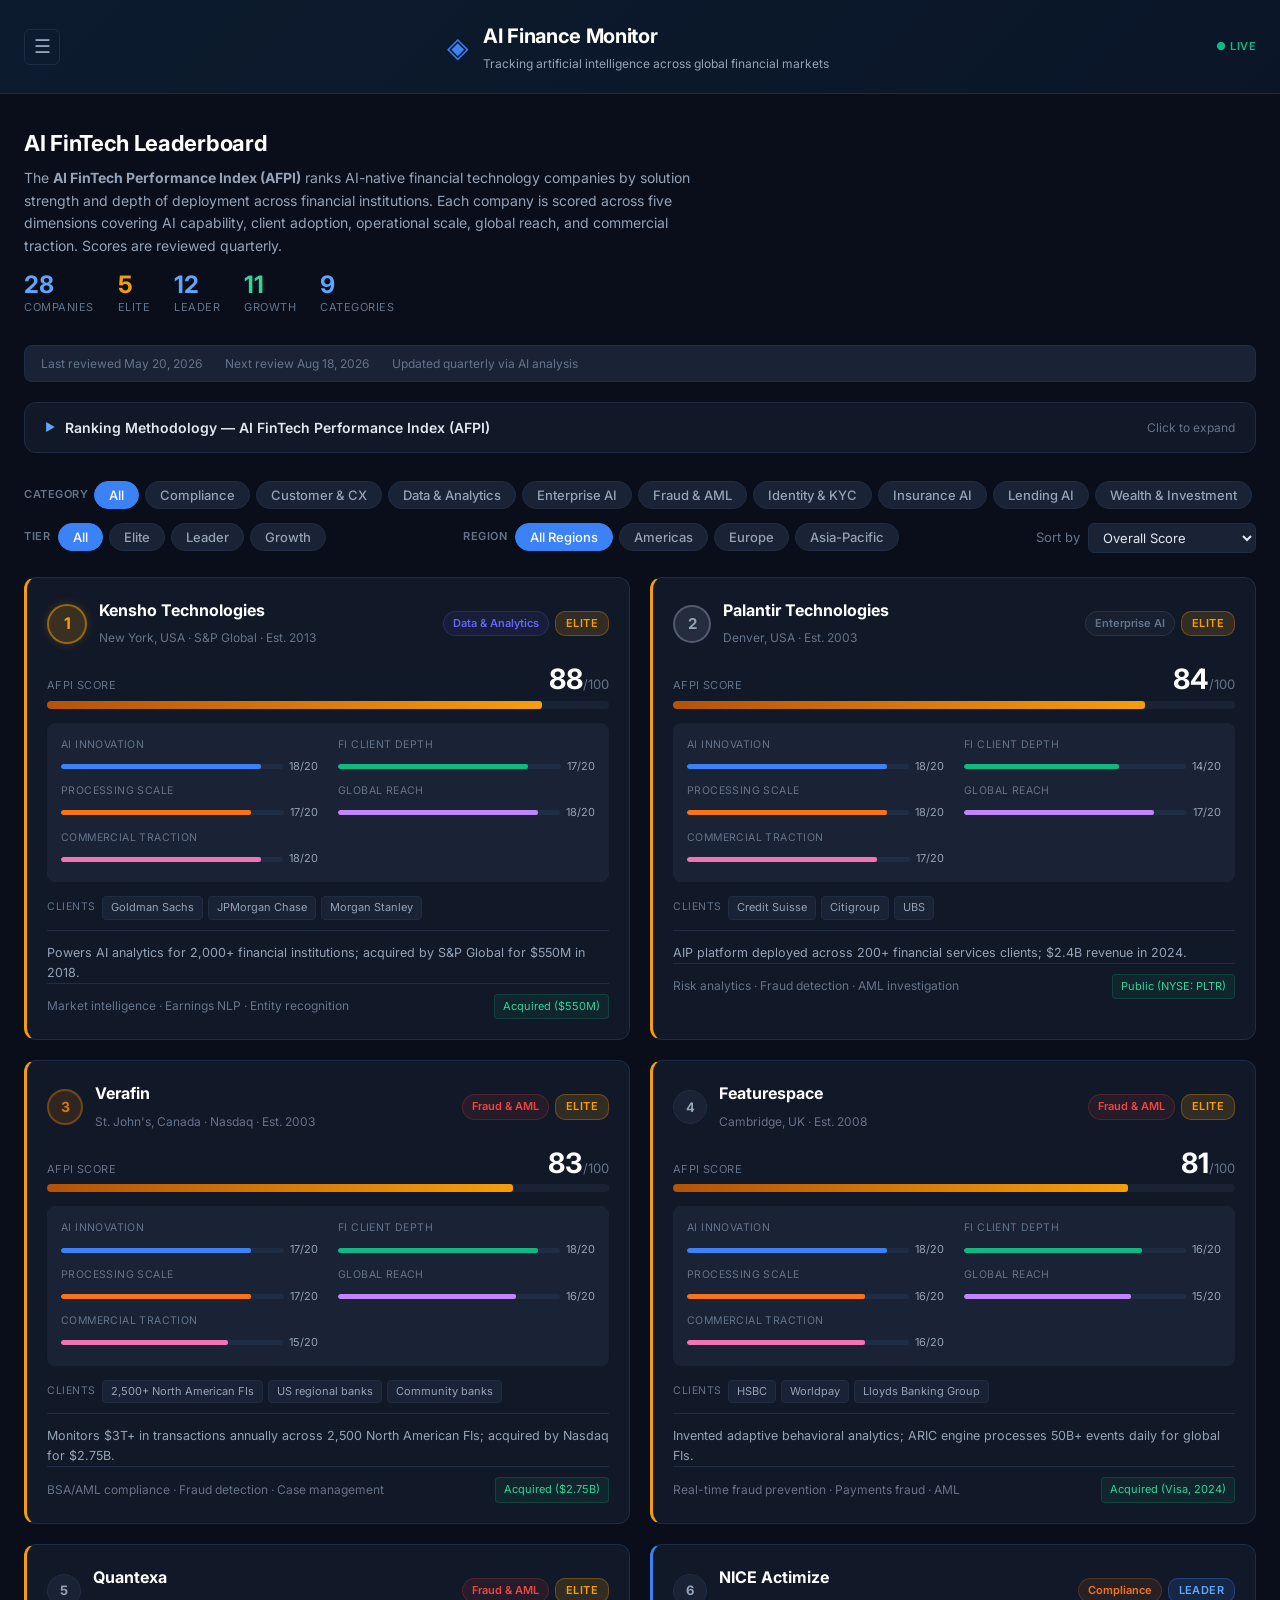
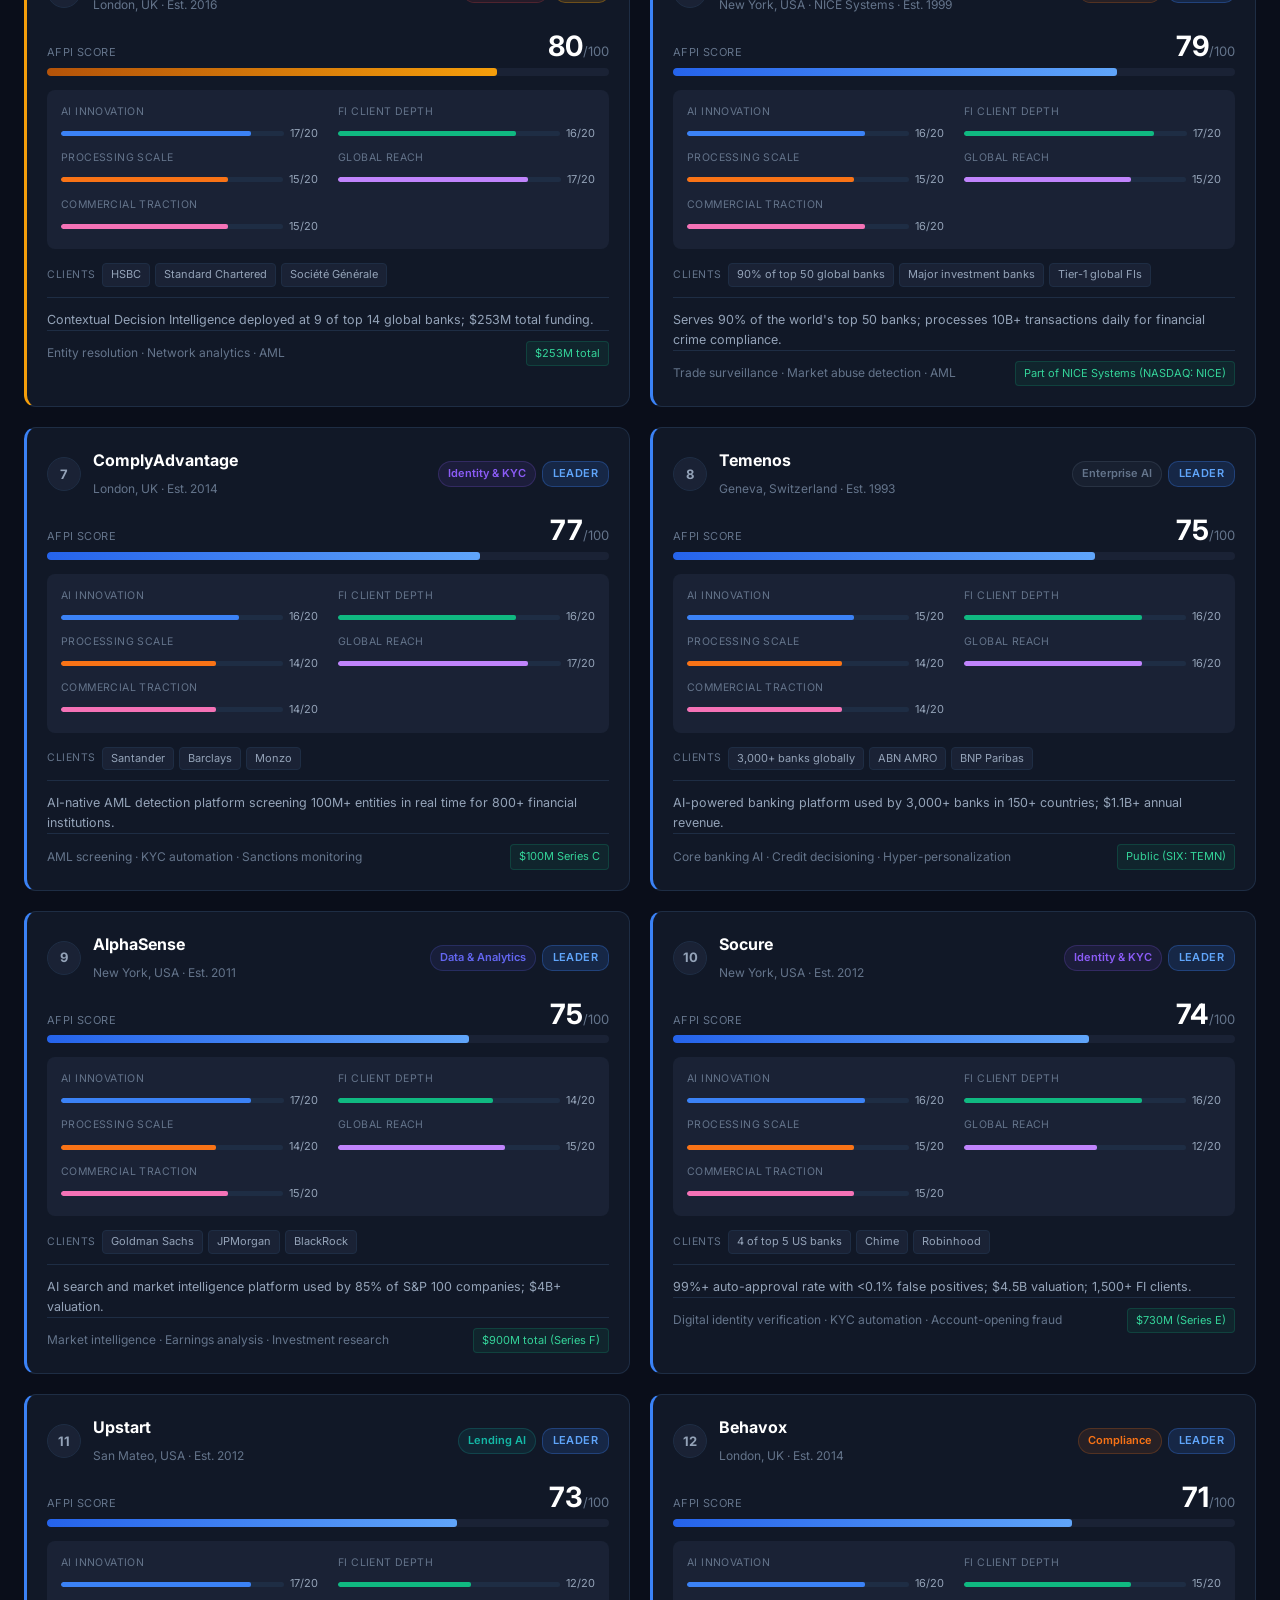
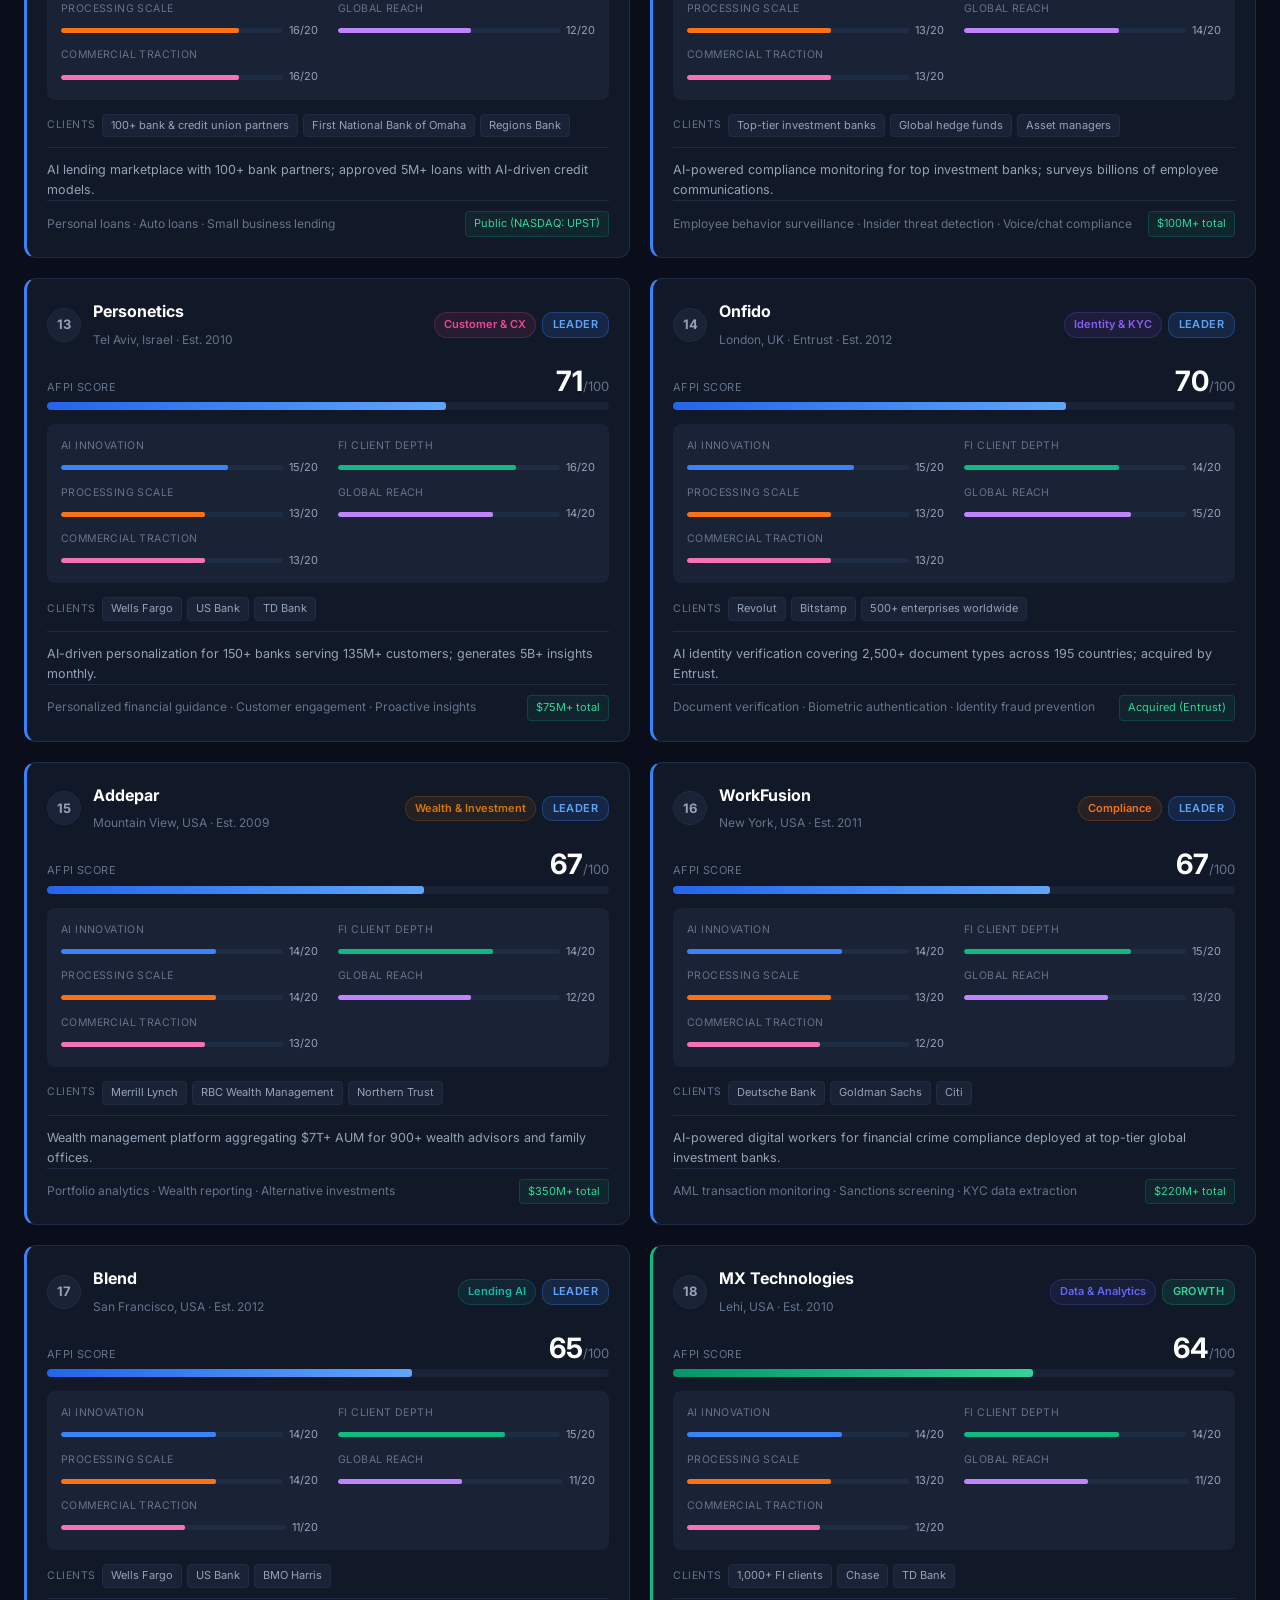
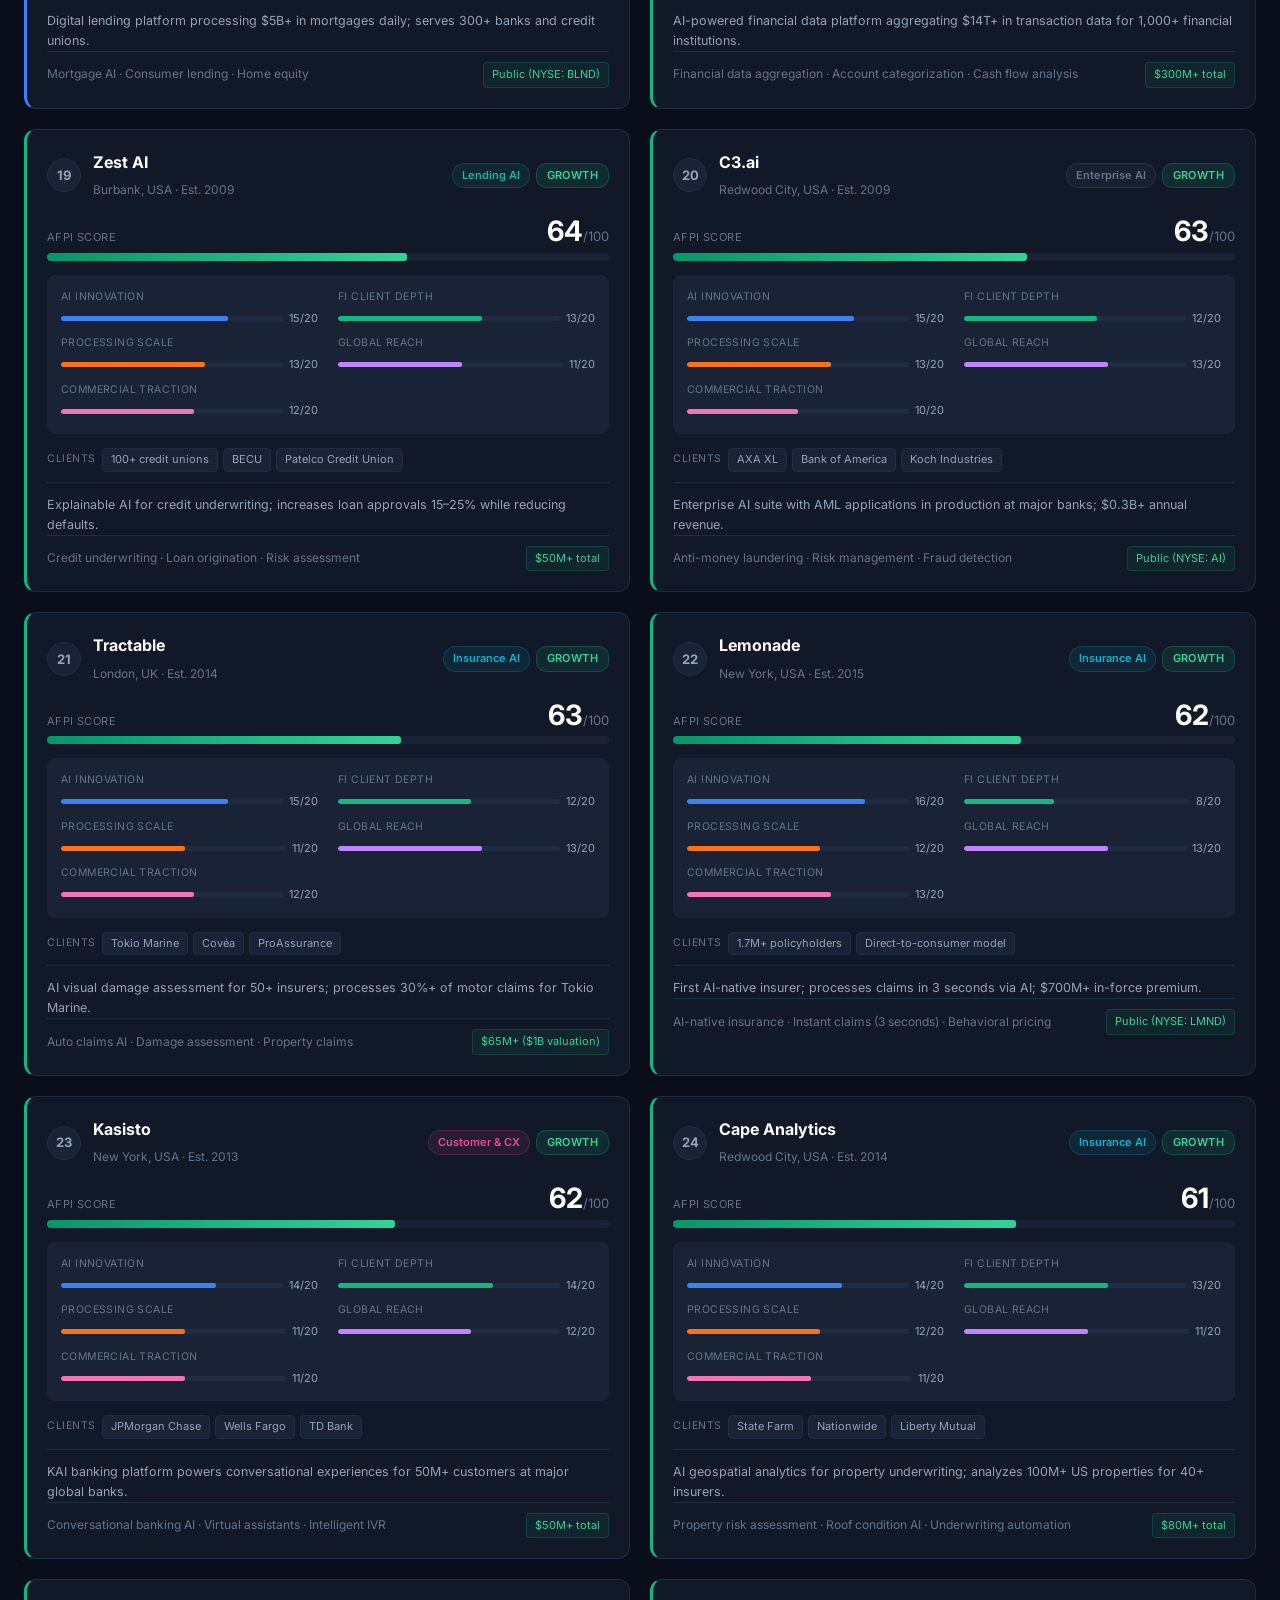
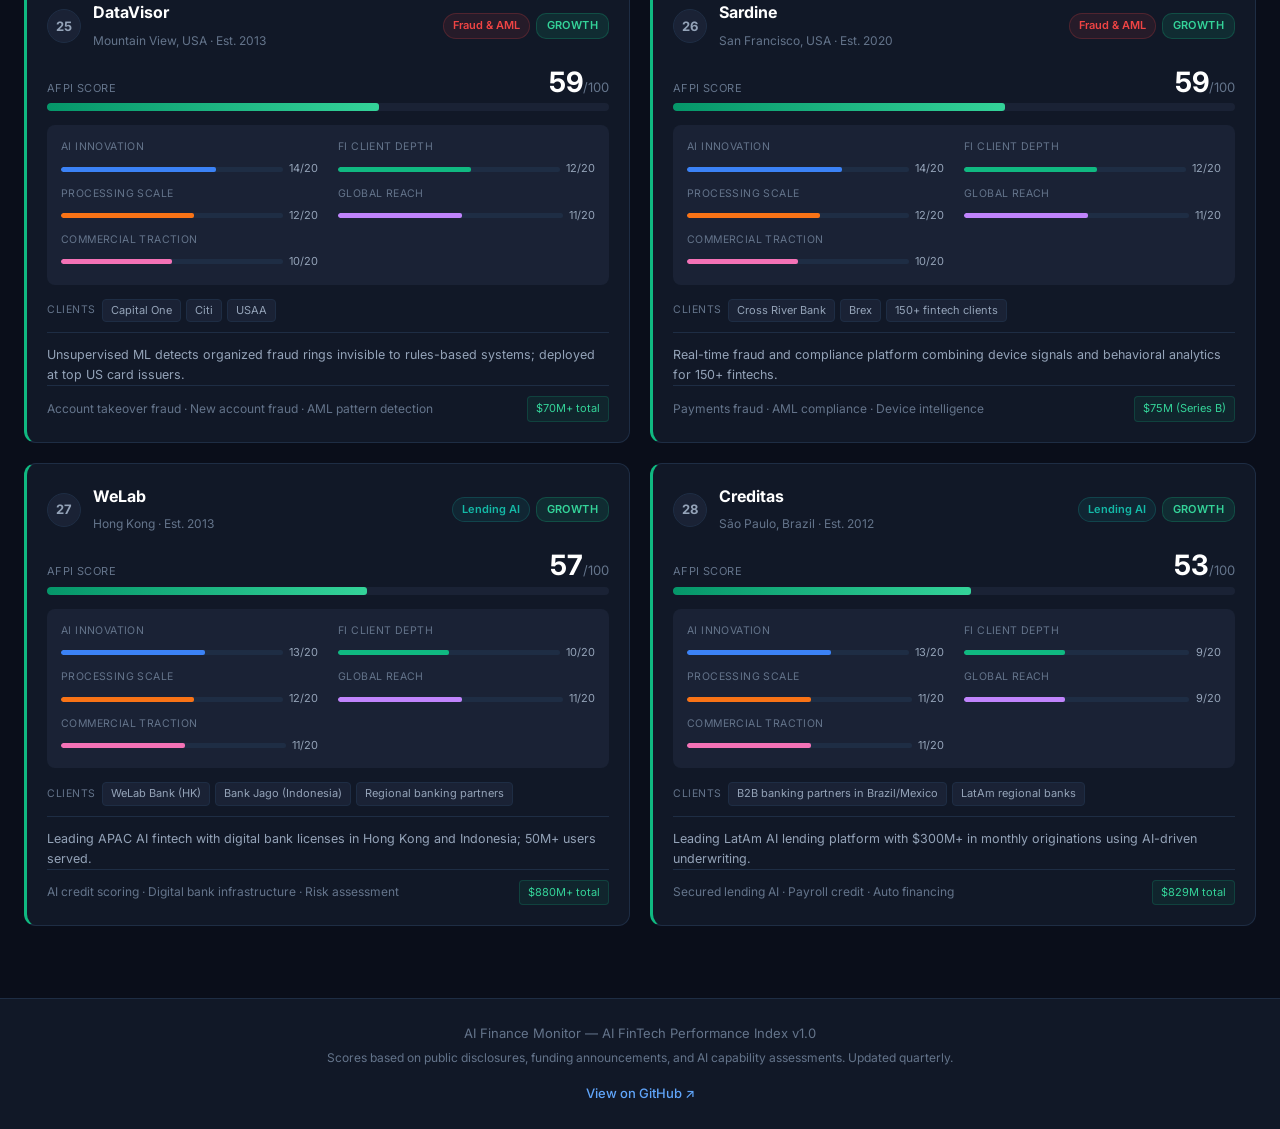
==== commit df5e78b7: "refactor: align FinTech Tracker with maturity page design system Rewrites ai-fintechs.html to reuse " ====
--- a/ai-fintechs.html
+++ b/ai-fintechs.html
@@ -32,144 +32,126 @@
   </div>
 </header>
 
-<main class="container" style="padding-top:32px; padding-bottom:48px;">
-
-  <!-- Hero -->
-  <section style="margin-bottom:28px;">
-    <div style="display:flex; align-items:flex-start; justify-content:space-between; gap:16px; flex-wrap:wrap;">
-      <div>
-        <h2 style="font-size:26px; font-weight:700; color:var(--text); margin-bottom:6px;">
-          AI FinTech Leaderboard
-        </h2>
-        <p style="color:var(--muted2); font-size:14px; max-width:640px; line-height:1.6;">
-          The <strong style="color:var(--text);">AI FinTech Performance Index (AFPI)</strong> ranks AI-native financial technology companies by solution strength and depth of deployment across financial institutions. Scores are updated quarterly.
-        </p>
-      </div>
-      <div id="cadence-bar" class="mat-cadence-bar" style="white-space:nowrap; flex-shrink:0; margin-top:4px;"></div>
-    </div>
-
-    <div class="ft-hero-stats" id="hero-stats">
-      <div class="ft-stat-pill"><span class="ft-stat-num" id="stat-total">—</span><span class="ft-stat-label">Companies</span></div>
-      <div class="ft-stat-pill"><span class="ft-stat-num" id="stat-elite" style="color:#f59e0b;">—</span><span class="ft-stat-label">Elite</span></div>
-      <div class="ft-stat-pill"><span class="ft-stat-num" id="stat-leader" style="color:#3b82f6;">—</span><span class="ft-stat-label">Leader</span></div>
-      <div class="ft-stat-pill"><span class="ft-stat-num" id="stat-growth" style="color:#10b981;">—</span><span class="ft-stat-label">Growth</span></div>
-      <div class="ft-stat-pill"><span class="ft-stat-num" id="stat-cats">—</span><span class="ft-stat-label">Categories</span></div>
-    </div>
-  </section>
-
-  <!-- Methodology -->
-  <section class="mat-method-section" style="margin-bottom:28px;">
-    <button class="mat-method-toggle" id="method-toggle" onclick="toggleMethod()">
-      <span>Ranking Methodology</span>
-      <span id="method-arrow">▾</span>
+<div class="ft-main">
+
+  <!-- Intro -->
+  <div class="maturity-intro">
+    <h2>AI FinTech Leaderboard</h2>
+    <p>The <strong>AI FinTech Performance Index (AFPI)</strong> ranks AI-native financial technology companies by solution strength and depth of deployment across financial institutions. Each company is scored across five dimensions covering AI capability, client adoption, operational scale, global reach, and commercial traction. Scores are reviewed quarterly.</p>
+    <div class="uc-stats" style="margin-top:16px;">
+      <div class="uc-stat"><span class="uc-stat-value" id="kpi-total">—</span><span class="uc-stat-label">Companies</span></div>
+      <div class="uc-stat"><span class="uc-stat-value" id="kpi-elite" style="color:#f59e0b;">—</span><span class="uc-stat-label">Elite</span></div>
+      <div class="uc-stat"><span class="uc-stat-value" id="kpi-leader" style="color:#60a5fa;">—</span><span class="uc-stat-label">Leader</span></div>
+      <div class="uc-stat"><span class="uc-stat-value" id="kpi-growth" style="color:#34d399;">—</span><span class="uc-stat-label">Growth</span></div>
+      <div class="uc-stat"><span class="uc-stat-value" id="kpi-categories">—</span><span class="uc-stat-label">Categories</span></div>
+    </div>
+  </div>
+
+  <!-- Cadence bar -->
+  <div class="maturity-cadence-bar" id="cadence-bar">
+    <span id="cadence-last">Last reviewed —</span>
+    <span class="cadence-sep">·</span>
+    <span id="cadence-next">Next review —</span>
+    <span class="cadence-sep">·</span>
+    <span>Updated quarterly via AI analysis</span>
+  </div>
+
+  <!-- Methodology accordion -->
+  <div class="methodology-panel" id="methodology-panel">
+    <button class="methodology-toggle" id="methodology-toggle">
+      <span class="methodology-toggle-left">
+        <span class="methodology-toggle-arrow">▶</span>
+        <span>Ranking Methodology — AI FinTech Performance Index (AFPI)</span>
+      </span>
+      <span class="methodology-toggle-hint">Click to expand</span>
     </button>
-    <div class="mat-method-body" id="method-body" style="display:none;">
-      <div class="mat-method-grid">
-        <div>
-          <h4 style="color:var(--text); margin-bottom:12px; font-size:14px; font-weight:600;">AI FinTech Performance Index (AFPI)</h4>
-          <p style="color:var(--muted2); font-size:13px; line-height:1.7; margin-bottom:12px;">
-            The AFPI evaluates AI-native FinTech companies across five equally-weighted dimensions (20 pts each, 100 pts total), focusing on the strength of the AI solution and its depth of adoption within regulated financial institutions.
-          </p>
-          <p style="color:var(--muted2); font-size:13px; line-height:1.7;">
-            <strong style="color:var(--muted2);">Scope:</strong> AI-native FinTechs and AI-first divisions of financial technology vendors where machine learning is core to the product — not peripheral. Traditional software vendors with AI add-ons are excluded.
-          </p>
-        </div>
-        <div>
-          <h4 style="color:var(--text); margin-bottom:12px; font-size:14px; font-weight:600;">Scoring Tiers</h4>
-          <div style="display:flex; flex-direction:column; gap:8px;">
-            <div style="display:flex; align-items:center; gap:10px;">
-              <span class="ft-tier-badge ft-tier-elite" style="min-width:72px; text-align:center;">Elite</span>
-              <span style="color:var(--muted2); font-size:13px;">80–100 · Category-defining with global Tier-1 FI deployment</span>
-            </div>
-            <div style="display:flex; align-items:center; gap:10px;">
-              <span class="ft-tier-badge ft-tier-leader" style="min-width:72px; text-align:center;">Leader</span>
-              <span style="color:var(--muted2); font-size:13px;">65–79 · Strong institutional adoption across multiple product lines</span>
-            </div>
-            <div style="display:flex; align-items:center; gap:10px;">
-              <span class="ft-tier-badge ft-tier-growth" style="min-width:72px; text-align:center;">Growth</span>
-              <span style="color:var(--muted2); font-size:13px;">50–64 · Validated solutions gaining enterprise traction</span>
-            </div>
-            <div style="display:flex; align-items:center; gap:10px;">
-              <span class="ft-tier-badge ft-tier-emerging" style="min-width:72px; text-align:center;">Emerging</span>
-              <span style="color:var(--muted2); font-size:13px;">0–49 · Early-stage deployment, product-market fit forming</span>
-            </div>
-          </div>
-        </div>
-      </div>
-
-      <div class="ft-dim-method-grid" style="margin-top:20px;">
-        <div class="ft-dim-method-card">
-          <div class="ft-dim-method-num" style="background:rgba(99,102,241,0.15); color:#818cf8;">1</div>
-          <div>
-            <div class="ft-dim-method-title">AI Innovation <span style="color:var(--muted); font-weight:400;">/ 20</span></div>
-            <div class="ft-dim-method-desc">Sophistication, novelty, and production depth of AI capabilities — proprietary models, research pedigree, technical differentiation from rule-based alternatives. Frontier AI (graph neural networks, LLMs, adaptive ML) deployed at scale scores near 20.</div>
-          </div>
-        </div>
-        <div class="ft-dim-method-card">
-          <div class="ft-dim-method-num" style="background:rgba(20,184,166,0.15); color:#2dd4bf;">2</div>
-          <div>
-            <div class="ft-dim-method-title">FI Client Depth <span style="color:var(--muted); font-weight:400;">/ 20</span></div>
-            <div class="ft-dim-method-desc">Breadth and quality of financial institution clients in production — number of banks, asset managers, insurers, and payment processors; client tier (G-SIBs score higher than community banks); and integration depth (core infrastructure vs. peripheral tooling).</div>
-          </div>
-        </div>
-        <div class="ft-dim-method-card">
-          <div class="ft-dim-method-num" style="background:rgba(59,130,246,0.15); color:#60a5fa;">3</div>
-          <div>
-            <div class="ft-dim-method-title">Processing Scale <span style="color:var(--muted); font-weight:400;">/ 20</span></div>
-            <div class="ft-dim-method-desc">Operational scale: transaction volumes processed, assets under analysis, data volume handled daily. Solutions processing trillions in transactions score near 20; early-stage platforms with limited throughput score below 10.</div>
-          </div>
-        </div>
-        <div class="ft-dim-method-card">
-          <div class="ft-dim-method-num" style="background:rgba(245,158,11,0.15); color:#fbbf24;">4</div>
-          <div>
-            <div class="ft-dim-method-title">Global Reach <span style="color:var(--muted); font-weight:400;">/ 20</span></div>
-            <div class="ft-dim-method-desc">International footprint: regulatory jurisdictions covered, multi-currency and multi-language support, and presence across mature markets (US, UK, EU) and high-growth regions (APAC, Middle East, LatAm).</div>
-          </div>
-        </div>
-        <div class="ft-dim-method-card">
-          <div class="ft-dim-method-num" style="background:rgba(236,72,153,0.15); color:#f472b6;">5</div>
-          <div>
-            <div class="ft-dim-method-title">Commercial Traction <span style="color:var(--muted); font-weight:400;">/ 20</span></div>
-            <div class="ft-dim-method-desc">Financial health and market validation: ARR growth trajectory, funding rounds and valuations, strategic acquisitions, major FI partnerships, and public market performance where applicable.</div>
-          </div>
-        </div>
-      </div>
-
-      <p style="color:var(--muted); font-size:12px; margin-top:20px; padding-top:16px; border-top:1px solid var(--border);">
-        Scores are based on publicly available information: press releases, funding announcements, company disclosures, and AI capability assessments. Updated quarterly. v1.0 — Last reviewed 2026-05-20.
+    <div class="methodology-body">
+      <p class="methodology-intro-text">
+        The <strong>AI FinTech Performance Index (AFPI)</strong> scores each company out of 100 across five equally weighted dimensions (20 points each). The index focuses specifically on the strength of the company's AI technology and its depth of production adoption within regulated financial institutions — banks, asset managers, insurers, and payment processors. Companies must have AI as a core product capability (not a feature add-on) to qualify. Scores are calibrated against peer disclosures, funding announcements, client references, and product capability assessments.
       </p>
-    </div>
-  </section>
-
-  <!-- Filters -->
-  <div class="maturity-filter-group" style="margin-bottom:24px;">
-    <div style="display:flex; gap:8px; flex-wrap:wrap; align-items:center; flex:1;">
-      <span style="color:var(--muted); font-size:13px; white-space:nowrap;">Category:</span>
-      <div class="mat-filter-row" id="cat-filters">
-        <button class="mat-filter-btn active" data-cat="all">All</button>
-      </div>
-    </div>
-    <div style="display:flex; gap:8px; flex-wrap:wrap; align-items:center;">
-      <span style="color:var(--muted); font-size:13px; white-space:nowrap;">Tier:</span>
-      <div class="mat-filter-row">
-        <button class="mat-filter-btn active" data-tier="all" onclick="setTier('all')">All</button>
-        <button class="mat-filter-btn" data-tier="elite" onclick="setTier('elite')">Elite</button>
-        <button class="mat-filter-btn" data-tier="leader" onclick="setTier('leader')">Leader</button>
-        <button class="mat-filter-btn" data-tier="growth" onclick="setTier('growth')">Growth</button>
-      </div>
-    </div>
-    <div style="display:flex; gap:8px; align-items:center;">
-      <span style="color:var(--muted); font-size:13px; white-space:nowrap;">Region:</span>
-      <select class="mat-sort-select" id="region-select" onchange="applyFilters()">
-        <option value="all">All Regions</option>
-        <option value="americas">Americas</option>
-        <option value="europe">Europe</option>
-        <option value="apac">Asia-Pacific</option>
-      </select>
-    </div>
-    <div style="display:flex; gap:8px; align-items:center;">
-      <span style="color:var(--muted); font-size:13px; white-space:nowrap;">Sort:</span>
-      <select class="mat-sort-select" id="sort-select" onchange="applyFilters()">
+      <div class="methodology-dims">
+        <div class="methodology-dim">
+          <div class="methodology-dim-title">AI Innovation</div>
+          <div class="methodology-dim-pts">Up to 20 points</div>
+          <div class="methodology-dim-desc">Sophistication, novelty, and production depth of AI capabilities — proprietary model development, research pedigree, patent activity, and technical differentiation from rule-based alternatives. Frontier AI (graph neural networks, LLMs, adaptive behavioral ML) deployed at scale scores near 20.</div>
+        </div>
+        <div class="methodology-dim">
+          <div class="methodology-dim-title">FI Client Depth</div>
+          <div class="methodology-dim-pts">Up to 20 points</div>
+          <div class="methodology-dim-desc">Breadth and quality of financial institution clients in production — number of banks, asset managers, insurers, and payment processors; client tier (G-SIBs score higher than community banks); and integration depth (core infrastructure vs. peripheral tooling).</div>
+        </div>
+        <div class="methodology-dim">
+          <div class="methodology-dim-title">Processing Scale</div>
+          <div class="methodology-dim-pts">Up to 20 points</div>
+          <div class="methodology-dim-desc">Operational scale of the deployed solution: transaction volumes processed, assets under analysis, or data volume handled daily. Solutions processing trillions in transactions score near 20; early-stage platforms with limited throughput score below 10.</div>
+        </div>
+        <div class="methodology-dim">
+          <div class="methodology-dim-title">Global Reach</div>
+          <div class="methodology-dim-pts">Up to 20 points</div>
+          <div class="methodology-dim-desc">International deployment footprint: number of regulatory jurisdictions covered, multi-currency and multi-language support, and presence across both mature markets (US, UK, EU) and high-growth regions (APAC, Middle East, LatAm).</div>
+        </div>
+        <div class="methodology-dim">
+          <div class="methodology-dim-title">Commercial Traction</div>
+          <div class="methodology-dim-pts">Up to 20 points</div>
+          <div class="methodology-dim-desc">Financial health and market validation: ARR growth trajectory, funding rounds and valuations, strategic acquisitions by major FIs or tech firms, flagship FI partnerships, and public market performance where applicable.</div>
+        </div>
+      </div>
+      <div class="methodology-tiers-title">AFPI Tiers</div>
+      <div class="methodology-tier-list">
+        <div class="methodology-tier-item">
+          <span class="mat-tier tier-elite" style="font-size:10px; padding:2px 8px;">Elite</span>
+          <span>80–100 · Category-defining platform with global Tier-1 FI deployment</span>
+        </div>
+        <div class="methodology-tier-item">
+          <span class="mat-tier tier-leader" style="font-size:10px; padding:2px 8px;">Leader</span>
+          <span>65–79 · Strong institutional adoption across multiple product lines</span>
+        </div>
+        <div class="methodology-tier-item">
+          <span class="mat-tier tier-growth" style="font-size:10px; padding:2px 8px;">Growth</span>
+          <span>50–64 · Validated solution gaining enterprise traction</span>
+        </div>
+        <div class="methodology-tier-item">
+          <span class="mat-tier tier-emerging" style="font-size:10px; padding:2px 8px;">Emerging</span>
+          <span>0–49 · Early-stage deployment; product-market fit forming</span>
+        </div>
+      </div>
+      <p class="methodology-disclaimer">
+        <strong>Disclaimer:</strong> Scores are indicative assessments based on publicly available information — press releases, funding announcements, company disclosures, and product capability assessments. They are not investment recommendations, credit ratings, or regulatory determinations. AI capabilities evolve rapidly; scores reflect the state of public information as of the last review date.
+      </p>
+    </div>
+  </div>
+
+  <!-- Category filter row -->
+  <div class="ft-cat-row">
+    <span class="maturity-filter-label">Category</span>
+    <div class="maturity-filters" id="cat-filters">
+      <button class="cat-btn active" data-cat="all">All</button>
+    </div>
+  </div>
+
+  <!-- Controls: Tier + Region + Sort -->
+  <div class="maturity-controls">
+    <div class="maturity-filter-group">
+      <div class="maturity-filter-label">Tier</div>
+      <div class="maturity-filters" id="tier-filters">
+        <button class="cat-btn active" data-tier="all">All</button>
+        <button class="cat-btn" data-tier="elite">Elite</button>
+        <button class="cat-btn" data-tier="leader">Leader</button>
+        <button class="cat-btn" data-tier="growth">Growth</button>
+      </div>
+    </div>
+    <div class="maturity-filter-group">
+      <div class="maturity-filter-label">Region</div>
+      <div class="maturity-filters" id="region-filters">
+        <button class="cat-btn active" data-region="all">All Regions</button>
+        <button class="cat-btn" data-region="americas">Americas</button>
+        <button class="cat-btn" data-region="europe">Europe</button>
+        <button class="cat-btn" data-region="apac">Asia-Pacific</button>
+      </div>
+    </div>
+    <div class="maturity-sort-wrap">
+      <span>Sort by</span>
+      <select class="maturity-sort-select" id="ft-sort">
         <option value="total">Overall Score</option>
         <option value="ai_innovation">AI Innovation</option>
         <option value="fi_client_depth">FI Client Depth</option>
@@ -180,262 +162,259 @@
     </div>
   </div>
 
-  <!-- Results count -->
-  <div style="display:flex; justify-content:space-between; align-items:center; margin-bottom:16px;">
-    <span id="result-count" style="color:var(--muted); font-size:13px;"></span>
-  </div>
-
-  <!-- Cards grid -->
-  <div id="ft-grid" class="ft-grid"></div>
-
-  <!-- Empty state -->
-  <div id="ft-empty" style="display:none; text-align:center; padding:60px 0; color:var(--muted);">
-    <div style="font-size:40px; margin-bottom:12px;">🔍</div>
-    <div style="font-size:16px; margin-bottom:6px;">No companies match these filters</div>
-    <div style="font-size:13px;">Try adjusting the category, tier, or region selection</div>
-  </div>
-
-</main>
-
-<footer style="background:var(--surface); border-top:1px solid var(--border); padding:28px 0; margin-top:40px;">
-  <div style="max-width:1280px; margin:0 auto; padding:0 24px; display:flex; justify-content:space-between; align-items:center; flex-wrap:wrap; gap:12px;">
-    <span style="color:var(--muted); font-size:13px;">AI Finance Monitor · AI FinTech Performance Index v1.0</span>
-    <span style="color:var(--muted); font-size:12px;">Scores reflect publicly available information. Updated quarterly.</span>
+  <!-- Cards -->
+  <div class="ft-grid" id="ft-grid">
+    <div class="loading-state" style="grid-column:1/-1">
+      <div class="spinner"></div>
+      <p>Loading FinTech data…</p>
+    </div>
+  </div>
+
+</div>
+
+<footer>
+  <div class="footer-inner">
+    <p>AI Finance Monitor — AI FinTech Performance Index v1.0</p>
+    <p class="footer-sources">Scores based on public disclosures, funding announcements, and AI capability assessments. Updated quarterly.</p>
+    <a href="https://github.com/aetherllama/ai-finance-monitor" target="_blank" class="gh-link">View on GitHub ↗</a>
   </div>
 </footer>
 
 <script>
 const DATA_URL = 'data/fintechs.json';
 
-const DIMENSION_LABELS = {
-  ai_innovation: 'AI Innovation',
-  fi_client_depth: 'FI Client Depth',
-  processing_scale: 'Processing Scale',
-  global_reach: 'Global Reach',
-  commercial_traction: 'Commercial Traction'
+const DIM_KEYS   = ['ai_innovation', 'fi_client_depth', 'processing_scale', 'global_reach', 'commercial_traction'];
+const DIM_LABELS = ['AI Innovation', 'FI Client Depth', 'Processing Scale', 'Global Reach', 'Commercial Traction'];
+
+const CATEGORY_COLORS = {
+  'Fraud & AML':         '#ef4444',
+  'Data & Analytics':    '#6366f1',
+  'Lending AI':          '#14b8a6',
+  'Identity & KYC':      '#8b5cf6',
+  'Compliance':          '#f97316',
+  'Insurance AI':        '#06b6d4',
+  'Customer & CX':       '#ec4899',
+  'Wealth & Investment': '#d97706',
+  'Enterprise AI':       '#64748b'
 };
 
-const TIER_COLORS = {
-  elite: '#f59e0b',
-  leader: '#3b82f6',
-  growth: '#10b981',
-  emerging: '#94a3b8'
-};
-
-const CATEGORY_COLORS = {
-  'Fraud & AML':       '#ef4444',
-  'Data & Analytics':  '#6366f1',
-  'Lending AI':        '#14b8a6',
-  'Identity & KYC':    '#8b5cf6',
-  'Compliance':        '#f97316',
-  'Insurance AI':      '#06b6d4',
-  'Customer & CX':     '#ec4899',
-  'Wealth & Investment': '#d97706',
-  'Enterprise AI':     '#64748b'
-};
-
 let allCompanies = [];
-let baseRanks = {};
-let activeCat = 'all';
-let activeTier = 'all';
-
-function toggleMethod() {
-  const body = document.getElementById('method-body');
-  const arrow = document.getElementById('method-arrow');
-  const open = body.style.display !== 'none';
-  body.style.display = open ? 'none' : 'block';
-  arrow.textContent = open ? '▾' : '▴';
-}
-
-function setCat(cat) {
-  activeCat = cat;
-  document.querySelectorAll('[data-cat]').forEach(b => b.classList.toggle('active', b.dataset.cat === cat));
-  applyFilters();
-}
-
-function setTier(tier) {
-  activeTier = tier;
-  document.querySelectorAll('[data-tier]').forEach(b => b.classList.toggle('active', b.dataset.tier === tier));
-  applyFilters();
-}
-
-function applyFilters() {
-  const region = document.getElementById('region-select').value;
-  const sortKey = document.getElementById('sort-select').value;
-
-  let list = allCompanies.slice();
-
-  if (activeCat !== 'all') list = list.filter(c => c.category === activeCat);
-  if (activeTier !== 'all') list = list.filter(c => c.tier === activeTier);
-  if (region !== 'all') list = list.filter(c => c.region === region);
-
-  list.sort((a, b) => {
-    const va = sortKey === 'total' ? a.total : (a.scores[sortKey] || 0);
-    const vb = sortKey === 'total' ? b.total : (b.scores[sortKey] || 0);
-    return vb - va;
+let baseRanks    = {};
+let activeCat    = 'all';
+let activeTier   = 'all';
+let activeRegion = 'all';
+let sortKey      = 'total';
+
+// ── Date formatting ────────────────────────────────────────────────────────────
+function fmtDate(iso) {
+  if (!iso) return '—';
+  const d = new Date(iso + 'T00:00:00');
+  return d.toLocaleDateString('en-US', { month: 'short', day: 'numeric', year: 'numeric' });
+}
+
+// ── Cadence bar ────────────────────────────────────────────────────────────────
+function updateCadenceBar(data) {
+  document.getElementById('cadence-last').textContent = 'Last reviewed ' + fmtDate(data.last_updated);
+  document.getElementById('cadence-next').textContent = 'Next review '   + fmtDate(data.next_review);
+}
+
+// ── KPIs ───────────────────────────────────────────────────────────────────────
+function updateKPIs(companies) {
+  const tiers = companies.reduce((acc, c) => { acc[c.tier] = (acc[c.tier] || 0) + 1; return acc; }, {});
+  document.getElementById('kpi-total').textContent      = companies.length;
+  document.getElementById('kpi-elite').textContent      = tiers['elite']   || 0;
+  document.getElementById('kpi-leader').textContent     = tiers['leader']  || 0;
+  document.getElementById('kpi-growth').textContent     = tiers['growth']  || 0;
+  document.getElementById('kpi-categories').textContent = new Set(companies.map(c => c.category)).size;
+}
+
+// ── Category filters ────────────────────────────────────────────────────────────
+function buildCategoryFilters(companies) {
+  const cats = [...new Set(companies.map(c => c.category))].sort();
+  const row  = document.getElementById('cat-filters');
+  cats.forEach(cat => {
+    const btn = document.createElement('button');
+    btn.className = 'cat-btn';
+    btn.dataset.cat = cat;
+    btn.textContent = cat;
+    row.appendChild(btn);
   });
-
-  renderCards(list);
-}
-
-function buildCard(company, displayRank) {
-  const rank = baseRanks[company.name] || displayRank;
-  const tierColor = TIER_COLORS[company.tier] || '#94a3b8';
+}
+
+// ── Card builder ───────────────────────────────────────────────────────────────
+function buildCard(company) {
+  const rank    = baseRanks[company.name];
+  const rankCls = rank === 1 ? 'rank-1' : rank === 2 ? 'rank-2' : rank === 3 ? 'rank-3' : '';
   const catColor = CATEGORY_COLORS[company.category] || '#64748b';
 
-  const rankClass = rank === 1 ? 'ft-rank-1' : rank === 2 ? 'ft-rank-2' : rank === 3 ? 'ft-rank-3' : '';
-
-  const dimBars = Object.entries(DIMENSION_LABELS).map(([key, label]) => {
-    const score = company.scores[key] || 0;
-    const pct = (score / 20) * 100;
+  const dimsHTML = DIM_KEYS.map((key, i) => {
+    const val = company.scores[key] || 0;
     return `
-      <div class="ft-dim-row">
-        <span class="ft-dim-label">${label}</span>
-        <div class="ft-dim-track">
-          <div class="ft-dim-fill" style="width:${pct}%; background:${catColor}aa;"></div>
-        </div>
-        <span class="ft-dim-score">${score}</span>
+      <div class="mat-dim">
+        <div class="mat-dim-name">${DIM_LABELS[i]}</div>
+        <div class="mat-dim-row">
+          <div class="mat-dim-track">
+            <div class="mat-dim-fill fill-d${i + 1}" style="width:${val / 20 * 100}%"></div>
+          </div>
+          <span class="mat-dim-val">${val}/20</span>
+        </div>
       </div>`;
   }).join('');
 
-  const clientChips = (company.notable_clients || []).slice(0, 3)
+  const clientsHTML = (company.notable_clients || []).slice(0, 3)
     .map(c => `<span class="ft-client-chip">${c}</span>`).join('');
 
-  const useCaseTags = (company.use_cases || []).slice(0, 4).join(' · ');
-
-  const parentStr = company.parent
-    ? `<span class="ft-parent"> / ${company.parent}</span>` : '';
+  const parentStr  = company.parent  ? ` · ${company.parent}`  : '';
   const foundedStr = company.founded ? ` · Est. ${company.founded}` : '';
-  const totalPct = company.total;
+  const useCases   = (company.use_cases || []).slice(0, 3).join(' · ');
 
   return `
-    <div class="ft-card" data-tier="${company.tier}" data-category="${company.category}">
-      <div class="ft-card-header">
-        <div class="ft-rank-wrap">
-          <div class="ft-rank ${rankClass}">#${rank}</div>
-        </div>
-        <div class="ft-card-title">
-          <div class="ft-name-row">
-            <span class="ft-name">${company.name}</span>${parentStr}
-          </div>
-          <div class="ft-meta">${company.hq}${foundedStr}</div>
-        </div>
-        <div class="ft-badges">
-          <span class="ft-cat-badge" style="background:${catColor}20; color:${catColor}; border-color:${catColor}44;">${company.category}</span>
-          <span class="ft-tier-badge ft-tier-${company.tier}">${company.tier.charAt(0).toUpperCase() + company.tier.slice(1)}</span>
-        </div>
-        <div class="ft-score-block">
-          <div class="ft-score-num" style="color:${tierColor};">${company.total}</div>
-          <div class="ft-score-label">/100</div>
-        </div>
-      </div>
-
-      <div class="ft-score-bar-wrap">
-        <div class="ft-score-bar">
-          <div class="ft-score-fill" style="width:${totalPct}%; background:linear-gradient(90deg, ${tierColor}66, ${tierColor});"></div>
-        </div>
-      </div>
-
-      <div class="ft-dims">${dimBars}</div>
-
-      <div class="ft-card-footer">
-        ${clientChips ? `<div class="ft-clients"><span class="ft-section-label">Notable Clients</span><div class="ft-client-chips">${clientChips}</div></div>` : ''}
-        <div class="ft-highlight">${company.highlight}</div>
-        <div class="ft-bottom-row">
-          <div class="ft-usecases">${useCaseTags}</div>
-          ${company.funding ? `<span class="ft-funding-badge">${company.funding}</span>` : ''}
-        </div>
+    <div class="mat-card" data-tier="${company.tier}">
+      <div class="mat-header">
+        <div class="mat-rank ${rankCls}">${rank}</div>
+        <div class="mat-name-wrap">
+          <span class="mat-name">${company.name}</span>
+          <span class="mat-sub">${company.hq}${parentStr}${foundedStr}</span>
+        </div>
+        <div class="mat-header-right">
+          <span class="ft-cat-badge" style="background:${catColor}18; color:${catColor}; border:1px solid ${catColor}35;">${company.category}</span>
+          <span class="mat-tier tier-${company.tier}">${company.tier.charAt(0).toUpperCase() + company.tier.slice(1)}</span>
+        </div>
+      </div>
+
+      <div class="mat-score-wrap">
+        <div class="mat-score-top">
+          <span class="mat-score-lbl">AFPI Score</span>
+          <span class="mat-score-num">${company.total}<span class="mat-score-denom">/100</span></span>
+        </div>
+        <div class="mat-bar">
+          <div class="mat-bar-fill fill-${company.tier}" style="width:${company.total}%"></div>
+        </div>
+      </div>
+
+      <div class="mat-dims">${dimsHTML}</div>
+
+      ${clientsHTML ? `
+      <div class="ft-clients-row">
+        <span class="ft-section-label">Clients</span>
+        <div class="ft-client-chips">${clientsHTML}</div>
+      </div>` : ''}
+
+      <p class="mat-highlight">${company.highlight}</p>
+
+      <div class="ft-footer-row">
+        <span class="ft-use-cases">${useCases}</span>
+        ${company.funding ? `<span class="ft-funding-badge">${company.funding}</span>` : ''}
       </div>
     </div>`;
 }
 
-function renderCards(list) {
+// ── Render ─────────────────────────────────────────────────────────────────────
+function render() {
+  let list = allCompanies.filter(c =>
+    (activeCat    === 'all' || c.category === activeCat) &&
+    (activeTier   === 'all' || c.tier     === activeTier) &&
+    (activeRegion === 'all' || c.region   === activeRegion)
+  );
+
+  list.sort((a, b) =>
+    sortKey === 'total'
+      ? b.total - a.total
+      : (b.scores[sortKey] || 0) - (a.scores[sortKey] || 0)
+  );
+
   const grid = document.getElementById('ft-grid');
-  const empty = document.getElementById('ft-empty');
-  const count = document.getElementById('result-count');
-
-  if (!list.length) {
-    grid.innerHTML = '';
-    empty.style.display = 'block';
-    count.textContent = '';
-    return;
-  }
-
-  empty.style.display = 'none';
-  count.textContent = `Showing ${list.length} of ${allCompanies.length} companies`;
-  grid.innerHTML = list.map((c, i) => buildCard(c, i + 1)).join('');
-}
-
-function buildCategoryFilters(companies) {
-  const cats = [...new Set(companies.map(c => c.category))].sort();
-  const row = document.getElementById('cat-filters');
-  cats.forEach(cat => {
-    const btn = document.createElement('button');
-    btn.className = 'mat-filter-btn';
-    btn.dataset.cat = cat;
-    btn.textContent = cat;
-    btn.onclick = () => setCat(cat);
-    row.appendChild(btn);
-  });
-  document.querySelector('[data-cat="all"]').onclick = () => setCat('all');
-}
-
-function updateStats(companies) {
-  document.getElementById('stat-total').textContent = companies.length;
-  document.getElementById('stat-elite').textContent = companies.filter(c => c.tier === 'elite').length;
-  document.getElementById('stat-leader').textContent = companies.filter(c => c.tier === 'leader').length;
-  document.getElementById('stat-growth').textContent = companies.filter(c => c.tier === 'growth').length;
-  const cats = new Set(companies.map(c => c.category));
-  document.getElementById('stat-cats').textContent = cats.size;
-}
-
-function updateCadenceBar(data) {
-  const bar = document.getElementById('cadence-bar');
-  const last = data.last_updated || '—';
-  const next = data.next_review || '—';
-  bar.innerHTML = `
-    <span style="color:var(--muted); font-size:12px;">Last reviewed <strong style="color:var(--muted2);">${last}</strong></span>
-    <span style="color:var(--border); margin:0 8px;">|</span>
-    <span style="color:var(--muted); font-size:12px;">Next update <strong style="color:var(--muted2);">${next}</strong></span>
-    <span style="color:var(--border); margin:0 8px;">|</span>
-    <span style="color:var(--muted); font-size:12px;">Quarterly cadence</span>`;
-}
-
+  grid.innerHTML = list.length
+    ? list.map(buildCard).join('')
+    : '<div class="empty-state" style="grid-column:1/-1"><p>No companies match this filter.</p></div>';
+}
+
+// ── Event listeners ────────────────────────────────────────────────────────────
+document.getElementById('cat-filters').addEventListener('click', e => {
+  const btn = e.target.closest('[data-cat]');
+  if (!btn) return;
+  document.querySelectorAll('#cat-filters [data-cat]').forEach(b => b.classList.remove('active'));
+  btn.classList.add('active');
+  activeCat = btn.dataset.cat;
+  render();
+});
+
+document.getElementById('tier-filters').addEventListener('click', e => {
+  const btn = e.target.closest('[data-tier]');
+  if (!btn) return;
+  document.querySelectorAll('#tier-filters [data-tier]').forEach(b => b.classList.remove('active'));
+  btn.classList.add('active');
+  activeTier = btn.dataset.tier;
+  render();
+});
+
+document.getElementById('region-filters').addEventListener('click', e => {
+  const btn = e.target.closest('[data-region]');
+  if (!btn) return;
+  document.querySelectorAll('#region-filters [data-region]').forEach(b => b.classList.remove('active'));
+  btn.classList.add('active');
+  activeRegion = btn.dataset.region;
+  render();
+});
+
+document.getElementById('ft-sort').addEventListener('change', e => {
+  sortKey = e.target.value;
+  render();
+});
+
+document.getElementById('methodology-toggle').addEventListener('click', () => {
+  document.getElementById('methodology-panel').classList.toggle('open');
+});
+
+// ── Data loading ───────────────────────────────────────────────────────────────
 async function fetchData() {
   try {
-    const res = await fetch(DATA_URL + '?t=' + Date.now());
+    const res  = await fetch(DATA_URL + '?t=' + Date.now());
     const data = await res.json();
     allCompanies = data.companies || [];
 
-    allCompanies.sort((a, b) => b.total - a.total);
-    allCompanies.forEach((c, i) => { baseRanks[c.name] = i + 1; });
-
-    updateStats(allCompanies);
+    allCompanies
+      .slice()
+      .sort((a, b) => b.total - a.total)
+      .forEach((c, i) => { baseRanks[c.name] = i + 1; });
+
+    updateKPIs(allCompanies);
     updateCadenceBar(data);
     buildCategoryFilters(allCompanies);
-    applyFilters();
-  } catch (e) {
+    render();
+  } catch (err) {
     document.getElementById('ft-grid').innerHTML =
-      '<div style="padding:40px; text-align:center; color:var(--muted);">Failed to load data. Check console for details.</div>';
-    console.error('FinTech data load error:', e);
+      '<div class="empty-state" style="grid-column:1/-1"><p>Could not load FinTech data. Please refresh.</p></div>';
+    console.error(err);
   }
 }
 
+// ── Hamburger ──────────────────────────────────────────────────────────────────
+(function() {
+  const btn = document.getElementById('hamburger-btn');
+  const hdr = document.querySelector('header');
+  btn.addEventListener('click', function() {
+    hdr.classList.toggle('nav-open');
+    btn.innerHTML = hdr.classList.contains('nav-open') ? '&#10005;' : '&#9776;';
+  });
+  document.querySelectorAll('.nav-link').forEach(function(l) {
+    l.addEventListener('click', function() {
+      hdr.classList.remove('nav-open');
+      btn.innerHTML = '&#9776;';
+    });
+  });
+})();
+
+// ── Header height ──────────────────────────────────────────────────────────────
+function syncHeaderHeight() {
+  document.documentElement.style.setProperty(
+    '--header-h', document.querySelector('header').offsetHeight + 'px'
+  );
+}
+syncHeaderHeight();
+window.addEventListener('resize', syncHeaderHeight);
+
 fetchData();
-
-// Hamburger
-const btn = document.getElementById('hamburger-btn');
-const hdr = document.querySelector('header');
-btn.addEventListener('click', function() {
-  hdr.classList.toggle('nav-open');
-  btn.innerHTML = hdr.classList.contains('nav-open') ? '&#10005;' : '&#9776;';
-});
-document.querySelectorAll('.nav-link').forEach(function(l) {
-  l.addEventListener('click', function() {
-    hdr.classList.remove('nav-open');
-    btn.innerHTML = '&#9776;';
-  });
-});
 </script>
 </body>
 </html>
--- a/styles.css
+++ b/styles.css
@@ -1150,263 +1150,51 @@
 
 /* ── AI FinTech Tracker ── */
 
-/* Hero stat pills */
-.ft-hero-stats {
-  display: flex;
-  flex-wrap: wrap;
-  gap: 10px;
-  margin-top: 20px;
-}
-.ft-stat-pill {
-  display: flex;
-  flex-direction: column;
-  align-items: center;
-  background: var(--surface);
-  border: 1px solid var(--border);
-  border-radius: 10px;
-  padding: 10px 20px;
-  min-width: 80px;
-}
-.ft-stat-num { font-size: 22px; font-weight: 700; line-height: 1; color: var(--text); }
-.ft-stat-label { font-size: 11px; color: var(--muted); margin-top: 4px; text-transform: uppercase; letter-spacing: 0.05em; }
-
-/* Cards grid */
-.ft-grid {
-  display: grid;
-  grid-template-columns: repeat(auto-fill, minmax(560px, 1fr));
-  gap: 16px;
-}
-
-/* FinTech card */
-.ft-card {
-  background: var(--surface);
-  border: 1px solid var(--border);
-  border-radius: 12px;
-  padding: 20px;
-  display: flex;
-  flex-direction: column;
-  gap: 14px;
-  transition: box-shadow 0.2s, transform 0.2s;
-}
-.ft-card:hover { box-shadow: 0 6px 28px rgba(0,0,0,0.3); transform: translateY(-2px); }
-
-/* Tier border accents */
-.ft-card[data-tier="elite"]   { border-left: 3px solid #f59e0b; }
-.ft-card[data-tier="leader"]  { border-left: 3px solid #3b82f6; }
-.ft-card[data-tier="growth"]  { border-left: 3px solid #10b981; }
-.ft-card[data-tier="emerging"]{ border-left: 3px solid #94a3b8; }
-.ft-card[data-tier="elite"]:hover   { box-shadow: 0 6px 28px rgba(245,158,11,0.18); }
-.ft-card[data-tier="leader"]:hover  { box-shadow: 0 6px 28px rgba(59,130,246,0.18); }
-.ft-card[data-tier="growth"]:hover  { box-shadow: 0 6px 28px rgba(16,185,129,0.18); }
-
-/* Card header */
-.ft-card-header {
-  display: flex;
-  align-items: flex-start;
-  gap: 12px;
-}
-.ft-rank-wrap { flex-shrink: 0; padding-top: 2px; }
-.ft-rank {
-  display: flex;
-  align-items: center;
-  justify-content: center;
-  width: 34px;
-  height: 34px;
-  border-radius: 50%;
-  font-size: 12px;
-  font-weight: 700;
-  background: var(--surface2);
-  color: var(--muted2);
-  border: 1px solid var(--border);
-  flex-shrink: 0;
-}
-.ft-rank-1 {
-  width: 40px; height: 40px; font-size: 14px;
-  background: rgba(245,158,11,0.15); color: #f59e0b;
-  border: 2px solid rgba(245,158,11,0.4);
-  box-shadow: 0 0 10px rgba(245,158,11,0.2);
-}
-.ft-rank-2 {
-  width: 38px; height: 38px; font-size: 13px;
-  background: rgba(148,163,184,0.12); color: #cbd5e1;
-  border: 2px solid rgba(148,163,184,0.35);
-}
-.ft-rank-3 {
-  width: 36px; height: 36px; font-size: 12px;
-  background: rgba(180,120,60,0.15); color: #cd853f;
-  border: 2px solid rgba(180,120,60,0.3);
-}
-
-/* Card title block */
-.ft-card-title { flex: 1; min-width: 0; }
-.ft-name-row { display: flex; align-items: baseline; gap: 6px; flex-wrap: wrap; }
-.ft-name { font-size: 16px; font-weight: 700; color: var(--text); }
-.ft-parent { font-size: 13px; color: var(--muted); }
-.ft-meta { font-size: 12px; color: var(--muted); margin-top: 2px; }
-
-/* Badges stack */
-.ft-badges {
-  display: flex;
-  flex-direction: column;
-  gap: 5px;
-  align-items: flex-end;
-  flex-shrink: 0;
-}
-.ft-cat-badge {
-  font-size: 11px;
-  font-weight: 600;
-  padding: 3px 8px;
-  border-radius: 20px;
-  border: 1px solid;
-  white-space: nowrap;
-}
-.ft-tier-badge {
-  font-size: 11px;
-  font-weight: 600;
-  padding: 3px 9px;
-  border-radius: 20px;
-  text-transform: uppercase;
-  letter-spacing: 0.04em;
-}
-.ft-tier-elite   { background: rgba(245,158,11,0.15); color: #f59e0b; border: 1px solid rgba(245,158,11,0.3); }
-.ft-tier-leader  { background: rgba(59,130,246,0.15);  color: #60a5fa; border: 1px solid rgba(59,130,246,0.3); }
-.ft-tier-growth  { background: rgba(16,185,129,0.15);  color: #34d399; border: 1px solid rgba(16,185,129,0.3); }
-.ft-tier-emerging{ background: rgba(148,163,184,0.1);  color: #94a3b8; border: 1px solid rgba(148,163,184,0.25); }
-
-/* Score block */
-.ft-score-block {
-  display: flex;
-  align-items: baseline;
-  gap: 2px;
-  flex-shrink: 0;
-}
-.ft-score-num { font-size: 30px; font-weight: 800; line-height: 1; }
-.ft-score-label { font-size: 13px; color: var(--muted); }
-
-/* Overall score bar */
-.ft-score-bar-wrap { width: 100%; }
-.ft-score-bar {
-  width: 100%;
-  height: 8px;
-  background: var(--surface2);
-  border-radius: 4px;
-  overflow: hidden;
-}
-.ft-score-fill {
-  height: 100%;
-  border-radius: 4px;
-  transition: width 0.6s ease;
-}
-
-/* Dimension rows */
-.ft-dims { display: flex; flex-direction: column; gap: 6px; }
-.ft-dim-row {
-  display: flex;
-  align-items: center;
-  gap: 8px;
-}
-.ft-dim-label {
-  width: 140px;
-  font-size: 12px;
-  color: var(--muted2);
-  flex-shrink: 0;
-}
-.ft-dim-track {
-  flex: 1;
-  height: 5px;
-  background: var(--surface2);
-  border-radius: 3px;
-  overflow: hidden;
-}
-.ft-dim-fill {
-  height: 100%;
-  border-radius: 3px;
-  transition: width 0.5s ease;
-}
-.ft-dim-score {
-  width: 20px;
-  font-size: 12px;
-  color: var(--muted2);
-  text-align: right;
-  flex-shrink: 0;
-}
-
-/* Card footer */
-.ft-card-footer { display: flex; flex-direction: column; gap: 10px; }
-.ft-section-label { font-size: 11px; text-transform: uppercase; letter-spacing: 0.06em; color: var(--muted); margin-right: 8px; }
-.ft-clients { display: flex; align-items: center; flex-wrap: wrap; gap: 6px; }
+/* Page wrapper */
+.ft-main { max-width: 1280px; margin: 0 auto; padding: 32px 24px; }
+
+/* Extend mat-card tier system for Elite + Growth tiers */
+.mat-card[data-tier="elite"]          { border-left: 3px solid #f59e0b; }
+.mat-card[data-tier="growth"]         { border-left: 3px solid #10b981; }
+.mat-card[data-tier="elite"]:hover    { border-color: #f59e0b; box-shadow: 0 6px 28px rgba(245,158,11,0.18); transform: translateY(-2px); }
+.mat-card[data-tier="growth"]:hover   { border-color: #10b981; box-shadow: 0 6px 28px rgba(16,185,129,0.18); transform: translateY(-2px); }
+
+/* Tier badge colours for Elite + Growth */
+.mat-tier.tier-elite  { background: rgba(245,158,11,0.15); color: #f59e0b;  border: 1px solid rgba(245,158,11,0.3); }
+.mat-tier.tier-growth { background: rgba(16,185,129,0.12); color: #34d399;  border: 1px solid rgba(16,185,129,0.25); }
+
+/* Score bar fills for Elite + Growth */
+.fill-elite  { background: linear-gradient(90deg, #b45309, #f59e0b); }
+.fill-growth { background: linear-gradient(90deg, #059669, #34d399); }
+
+/* Category badge (colour applied inline via JS) */
+.ft-cat-badge { font-size: 11px; font-weight: 600; padding: 3px 9px; border-radius: 20px; white-space: nowrap; }
+
+/* Notable client chips */
+.ft-clients-row  { display: flex; align-items: center; flex-wrap: wrap; gap: 6px; margin-bottom: 10px; }
+.ft-section-label{ font-size: 10.5px; text-transform: uppercase; letter-spacing: 0.5px; color: var(--muted); flex-shrink: 0; }
 .ft-client-chips { display: flex; flex-wrap: wrap; gap: 5px; }
-.ft-client-chip {
-  font-size: 11px;
-  background: var(--surface2);
-  border: 1px solid var(--border);
-  border-radius: 4px;
-  padding: 2px 8px;
-  color: var(--muted2);
-}
-.ft-highlight {
-  font-size: 13px;
-  color: var(--muted2);
-  line-height: 1.5;
-  border-left: 2px solid var(--border);
-  padding-left: 10px;
-}
-.ft-bottom-row {
+.ft-client-chip  { font-size: 11px; background: var(--surface2); border: 1px solid var(--border); border-radius: 4px; padding: 2px 8px; color: var(--muted2); }
+
+/* Card footer row */
+.ft-footer-row {
   display: flex;
   justify-content: space-between;
   align-items: center;
   gap: 8px;
   flex-wrap: wrap;
-}
-.ft-usecases { font-size: 12px; color: var(--muted); flex: 1; }
-.ft-funding-badge {
-  font-size: 11px;
-  background: rgba(16,185,129,0.1);
-  border: 1px solid rgba(16,185,129,0.25);
-  color: #34d399;
-  border-radius: 4px;
-  padding: 3px 8px;
-  white-space: nowrap;
-  flex-shrink: 0;
-}
-
-/* Methodology dimension grid */
-.ft-dim-method-grid {
-  display: grid;
-  grid-template-columns: repeat(auto-fill, minmax(300px, 1fr));
-  gap: 12px;
-}
-.ft-dim-method-card {
-  display: flex;
-  gap: 12px;
-  background: var(--surface2);
-  border: 1px solid var(--border);
-  border-radius: 8px;
-  padding: 14px;
-}
-.ft-dim-method-num {
-  width: 28px;
-  height: 28px;
-  border-radius: 50%;
-  display: flex;
-  align-items: center;
-  justify-content: center;
-  font-size: 13px;
-  font-weight: 700;
-  flex-shrink: 0;
-}
-.ft-dim-method-title { font-size: 13px; font-weight: 600; color: var(--text); margin-bottom: 5px; }
-.ft-dim-method-desc { font-size: 12px; color: var(--muted2); line-height: 1.6; }
-
-/* Mobile responsive */
+  padding-top: 10px;
+  border-top: 1px solid var(--border);
+}
+.ft-use-cases    { font-size: 12px; color: var(--muted); flex: 1; line-height: 1.4; }
+.ft-funding-badge{ font-size: 11px; background: rgba(16,185,129,0.08); border: 1px solid rgba(16,185,129,0.2); color: #34d399; border-radius: 4px; padding: 3px 8px; white-space: nowrap; flex-shrink: 0; }
+
+/* Grid + category filter row */
+.ft-grid    { display: grid; grid-template-columns: repeat(auto-fill, minmax(480px, 1fr)); gap: 20px; }
+.ft-cat-row { display: flex; flex-wrap: wrap; gap: 6px; align-items: center; margin-bottom: 14px; }
+
+/* Mobile */
 @media (max-width: 640px) {
+  .ft-main { padding: 16px; }
   .ft-grid { grid-template-columns: 1fr; }
-  .ft-card-header { flex-wrap: wrap; }
-  .ft-badges { flex-direction: row; }
-  .ft-dim-label { width: 110px; }
-  .ft-score-num { font-size: 24px; }
-  .ft-dim-method-grid { grid-template-columns: 1fr; }
-  .ft-hero-stats { gap: 6px; }
-  .ft-stat-pill { padding: 8px 14px; min-width: 64px; }
-  .ft-stat-num { font-size: 18px; }
-}
+}
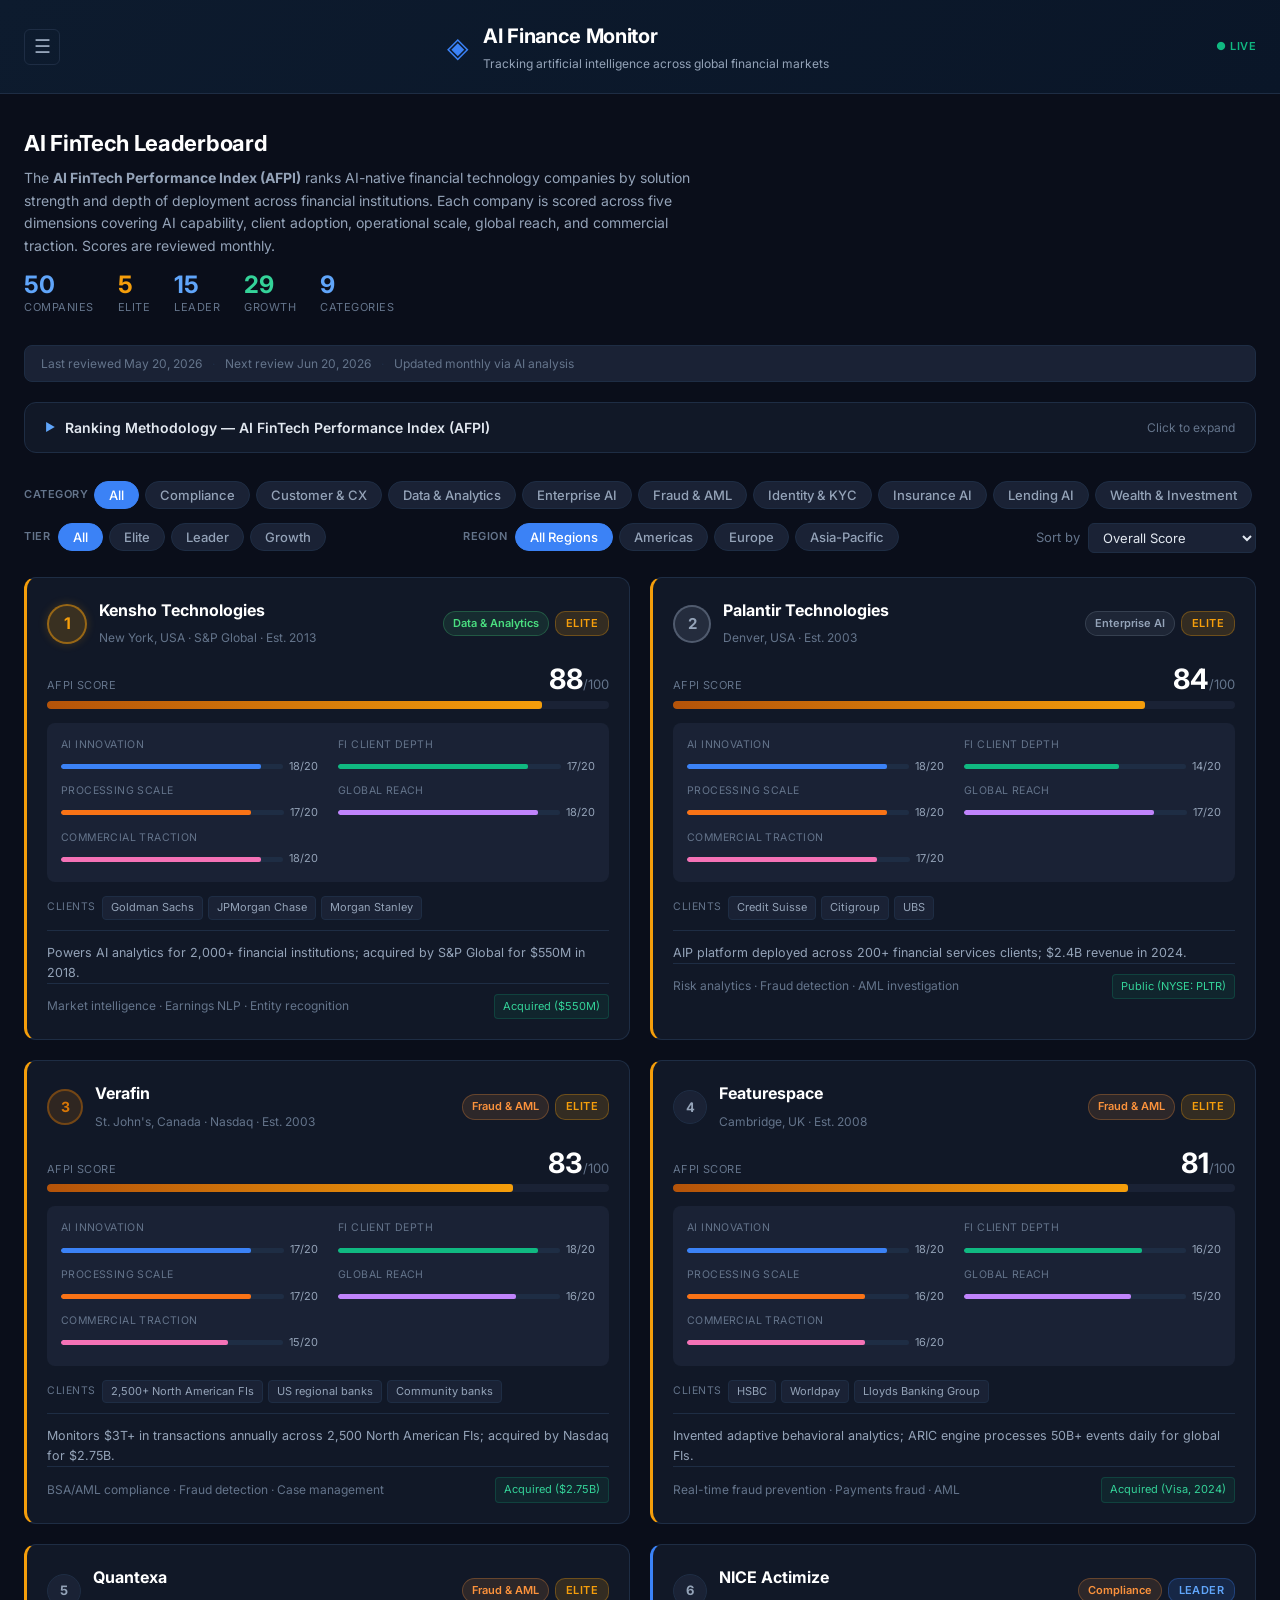
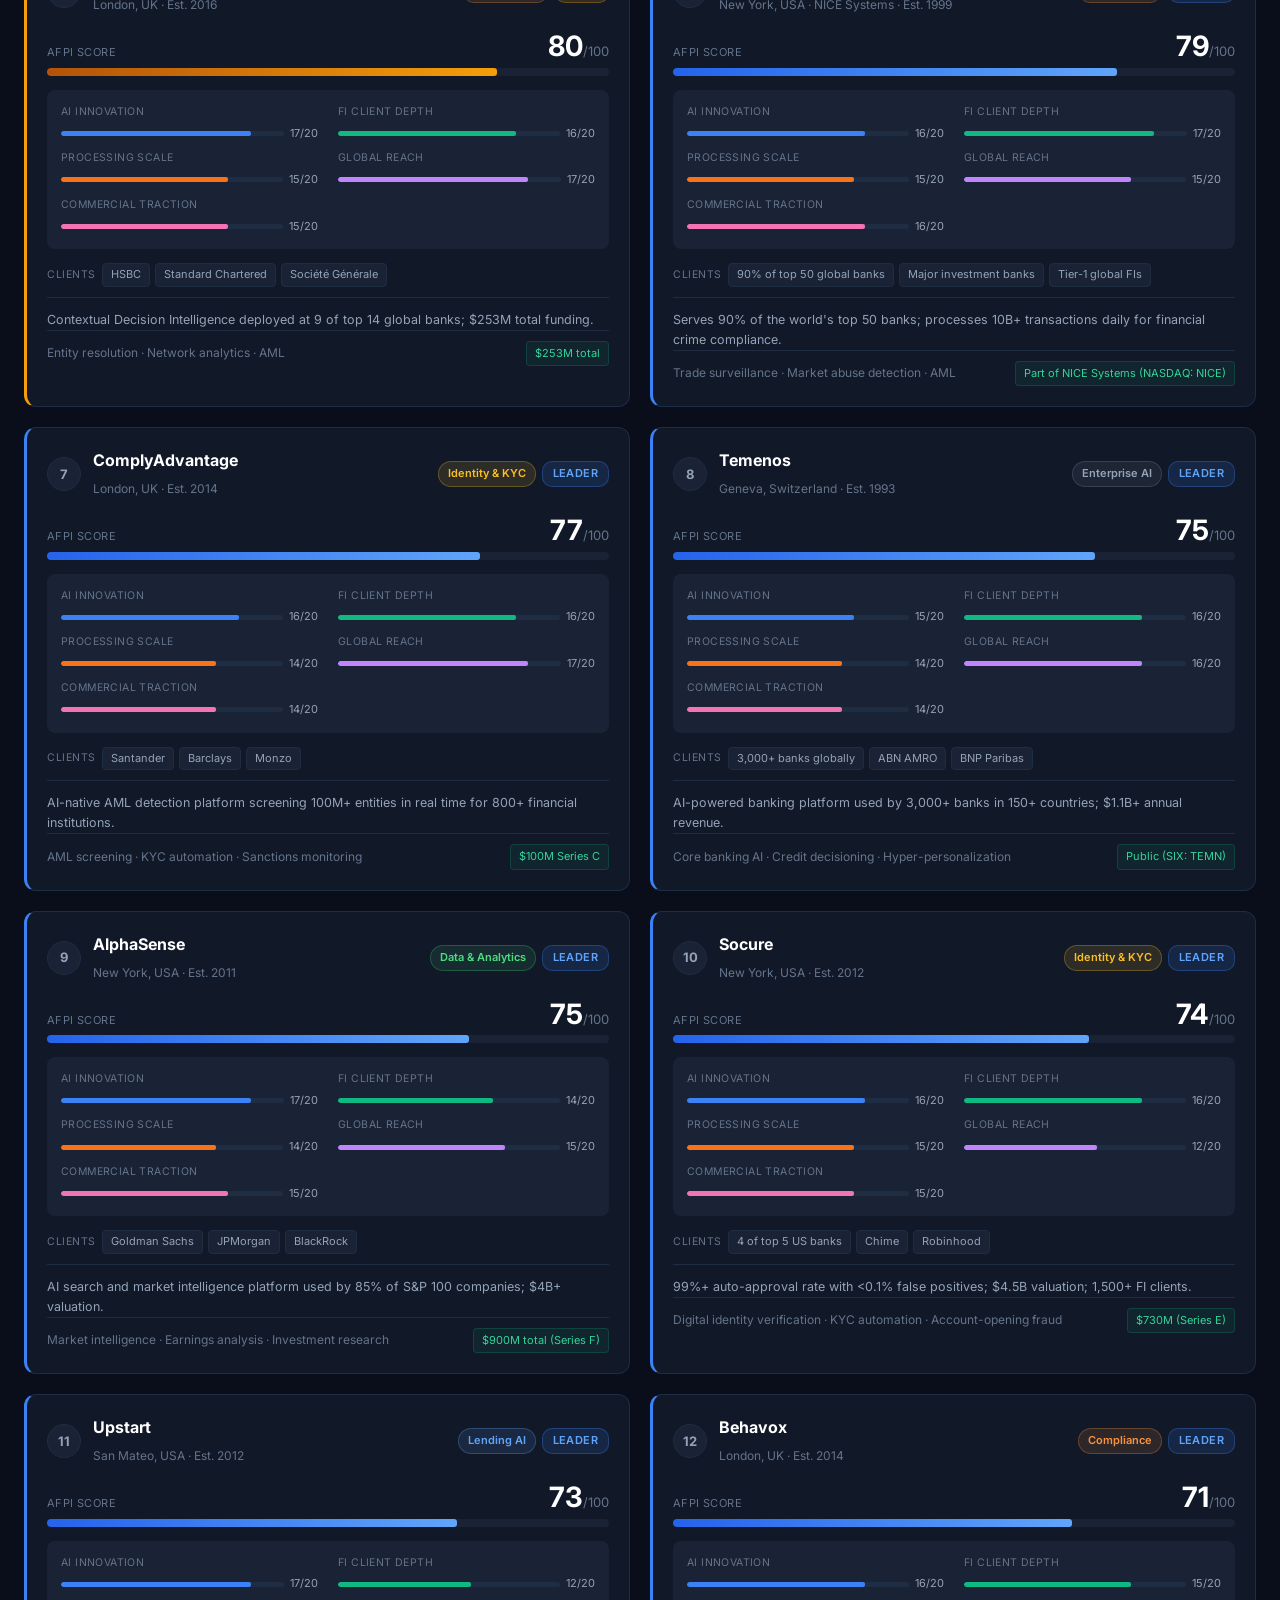
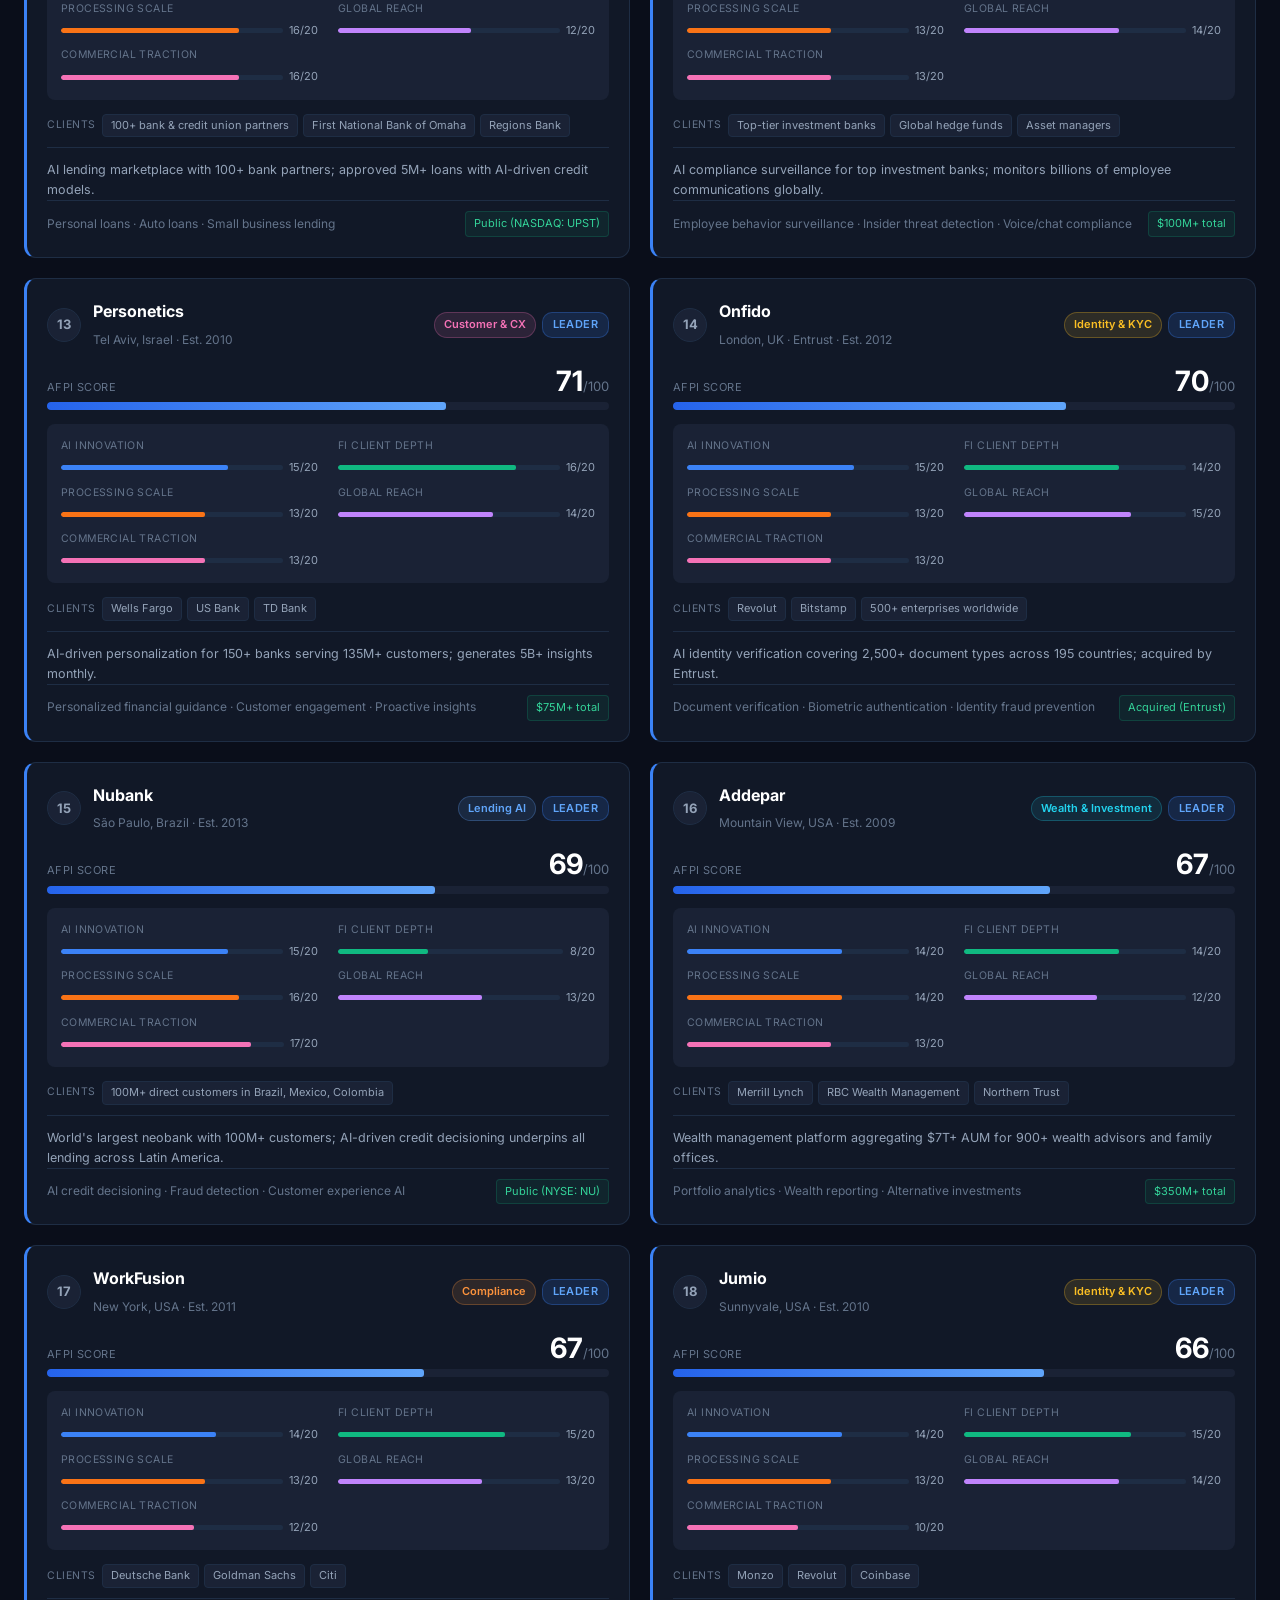
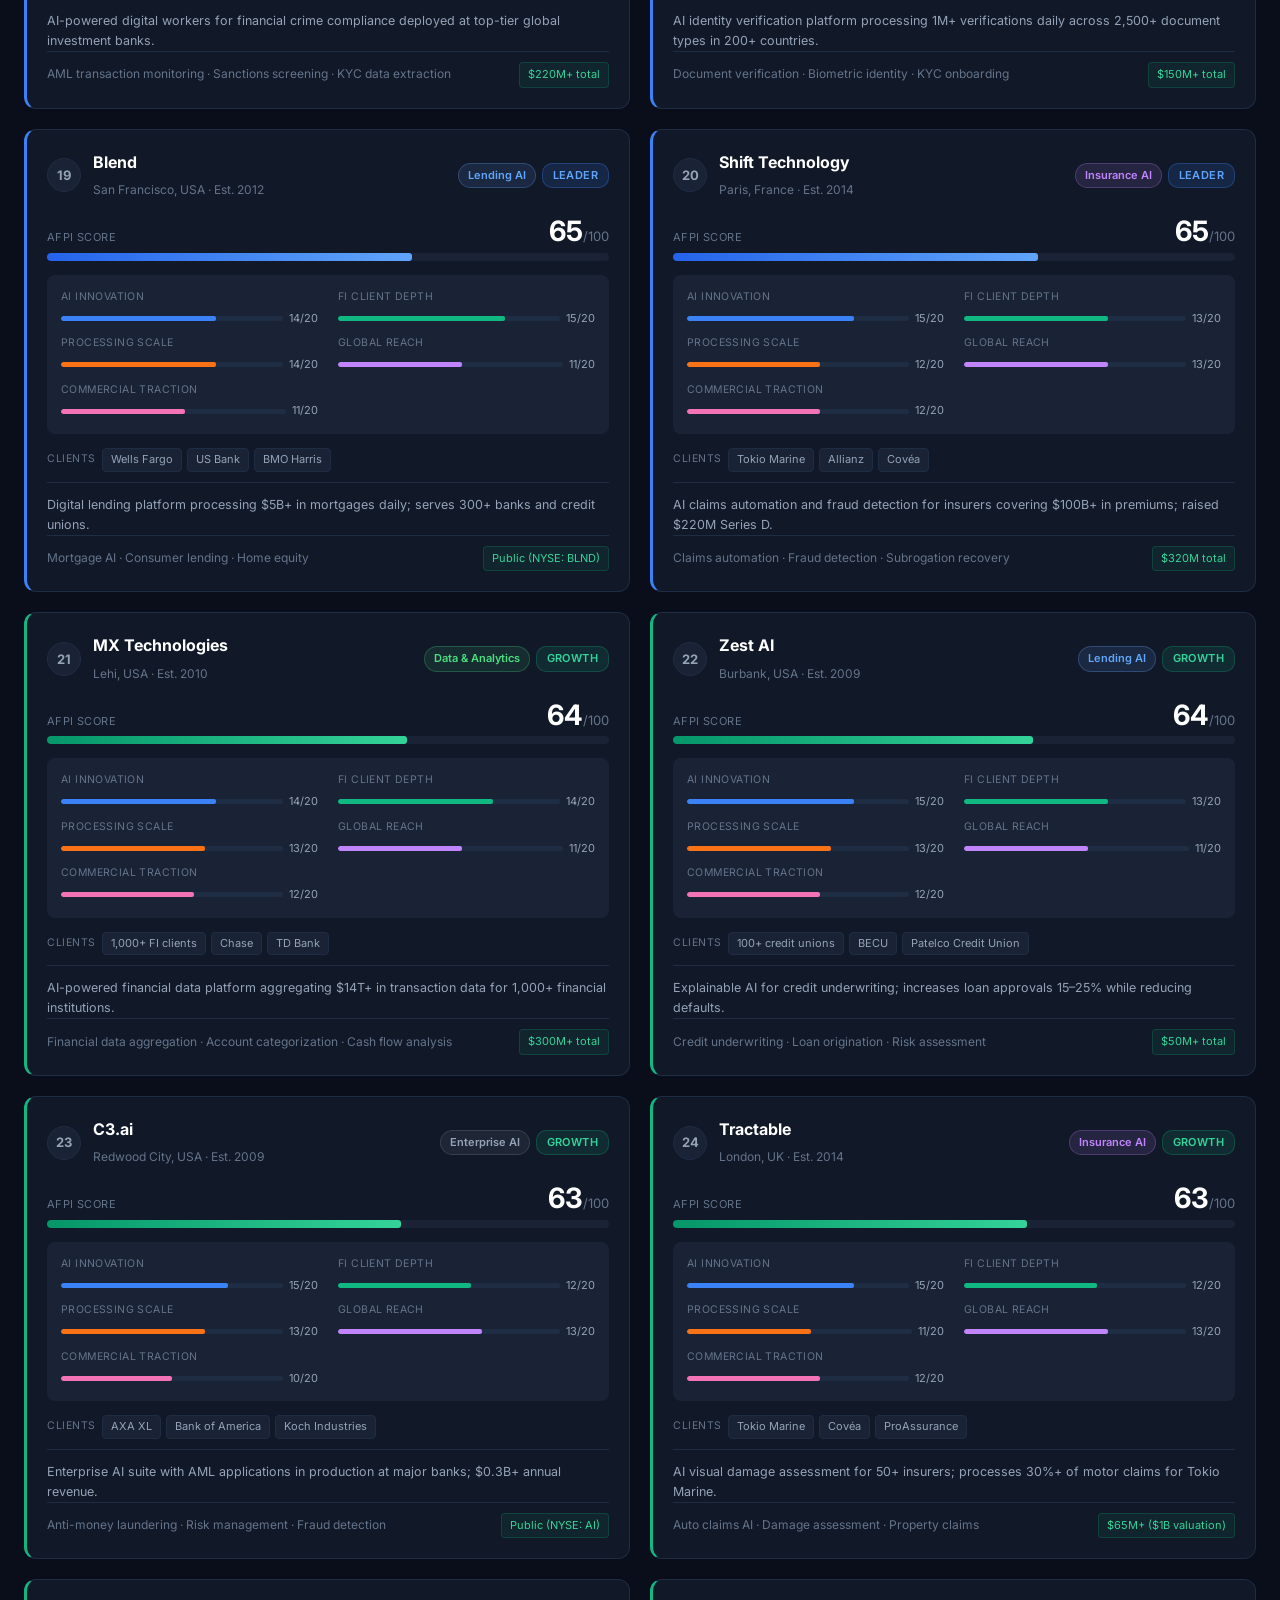
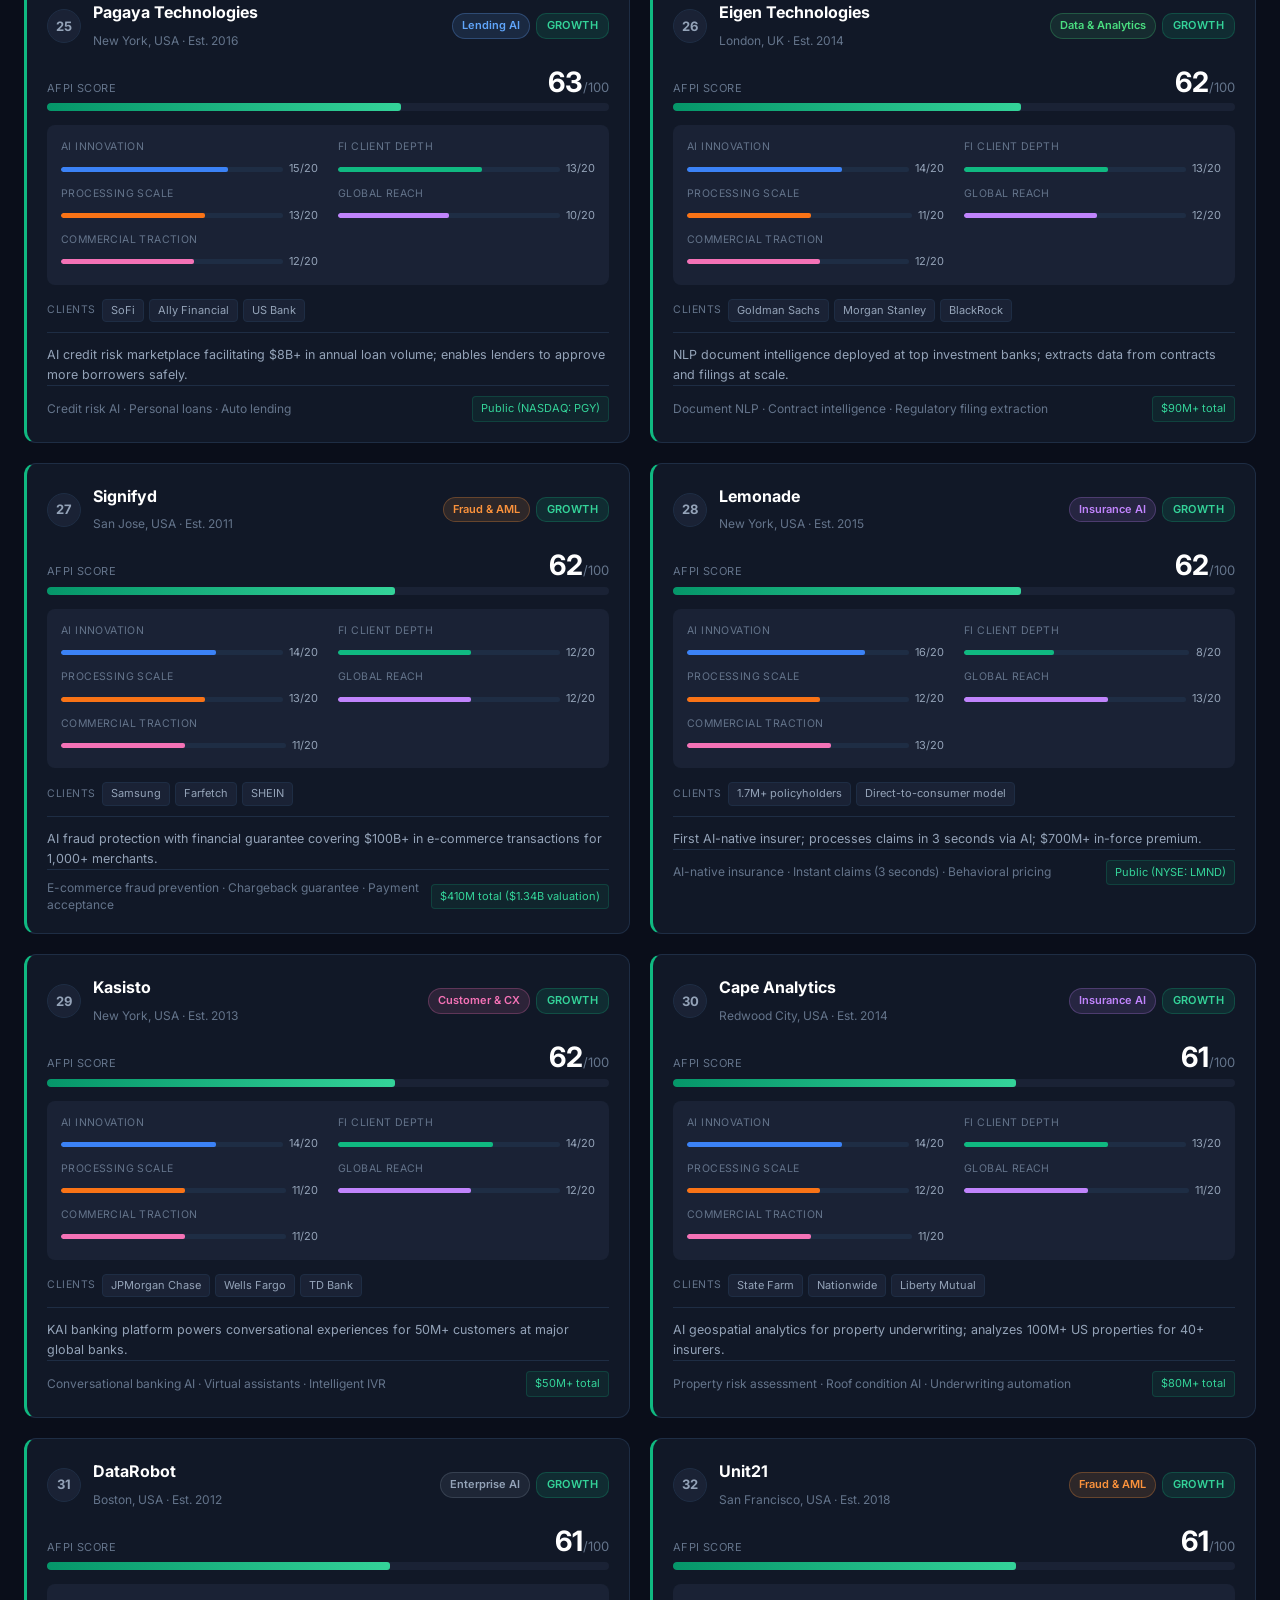
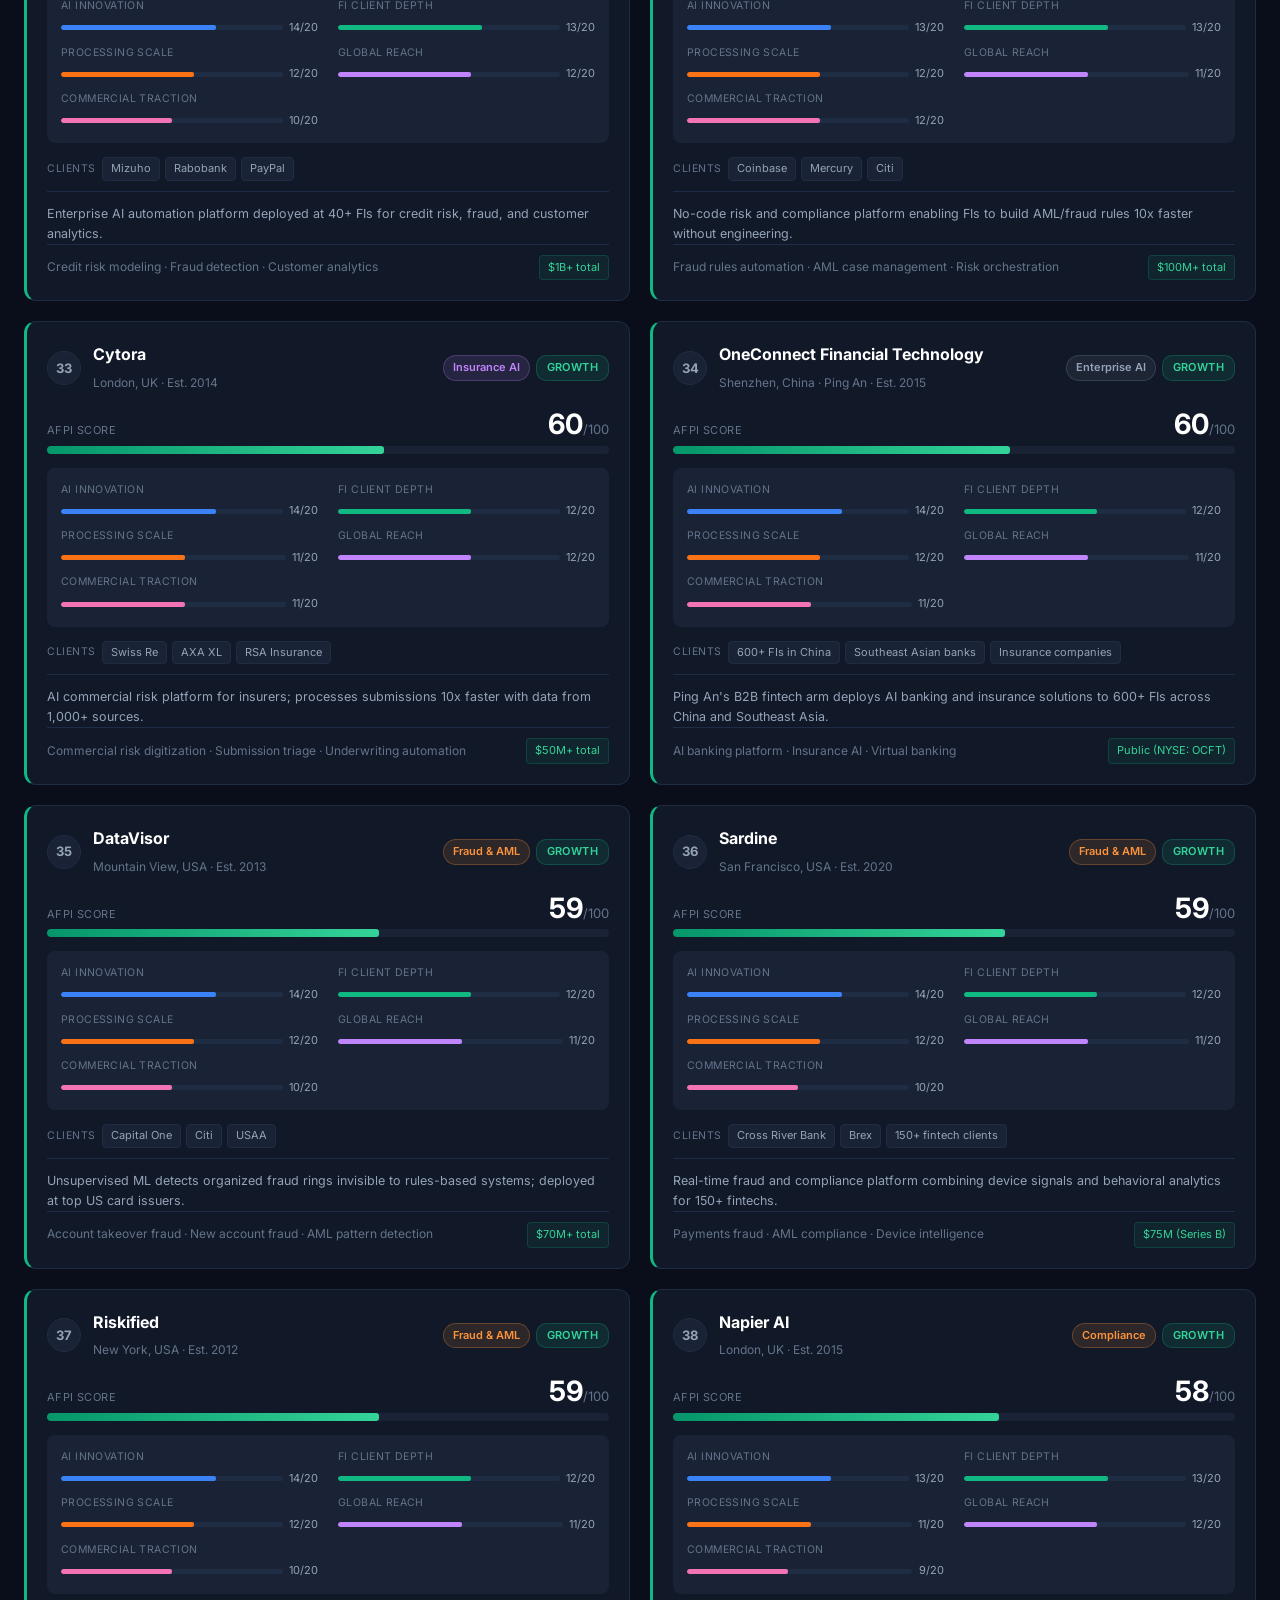
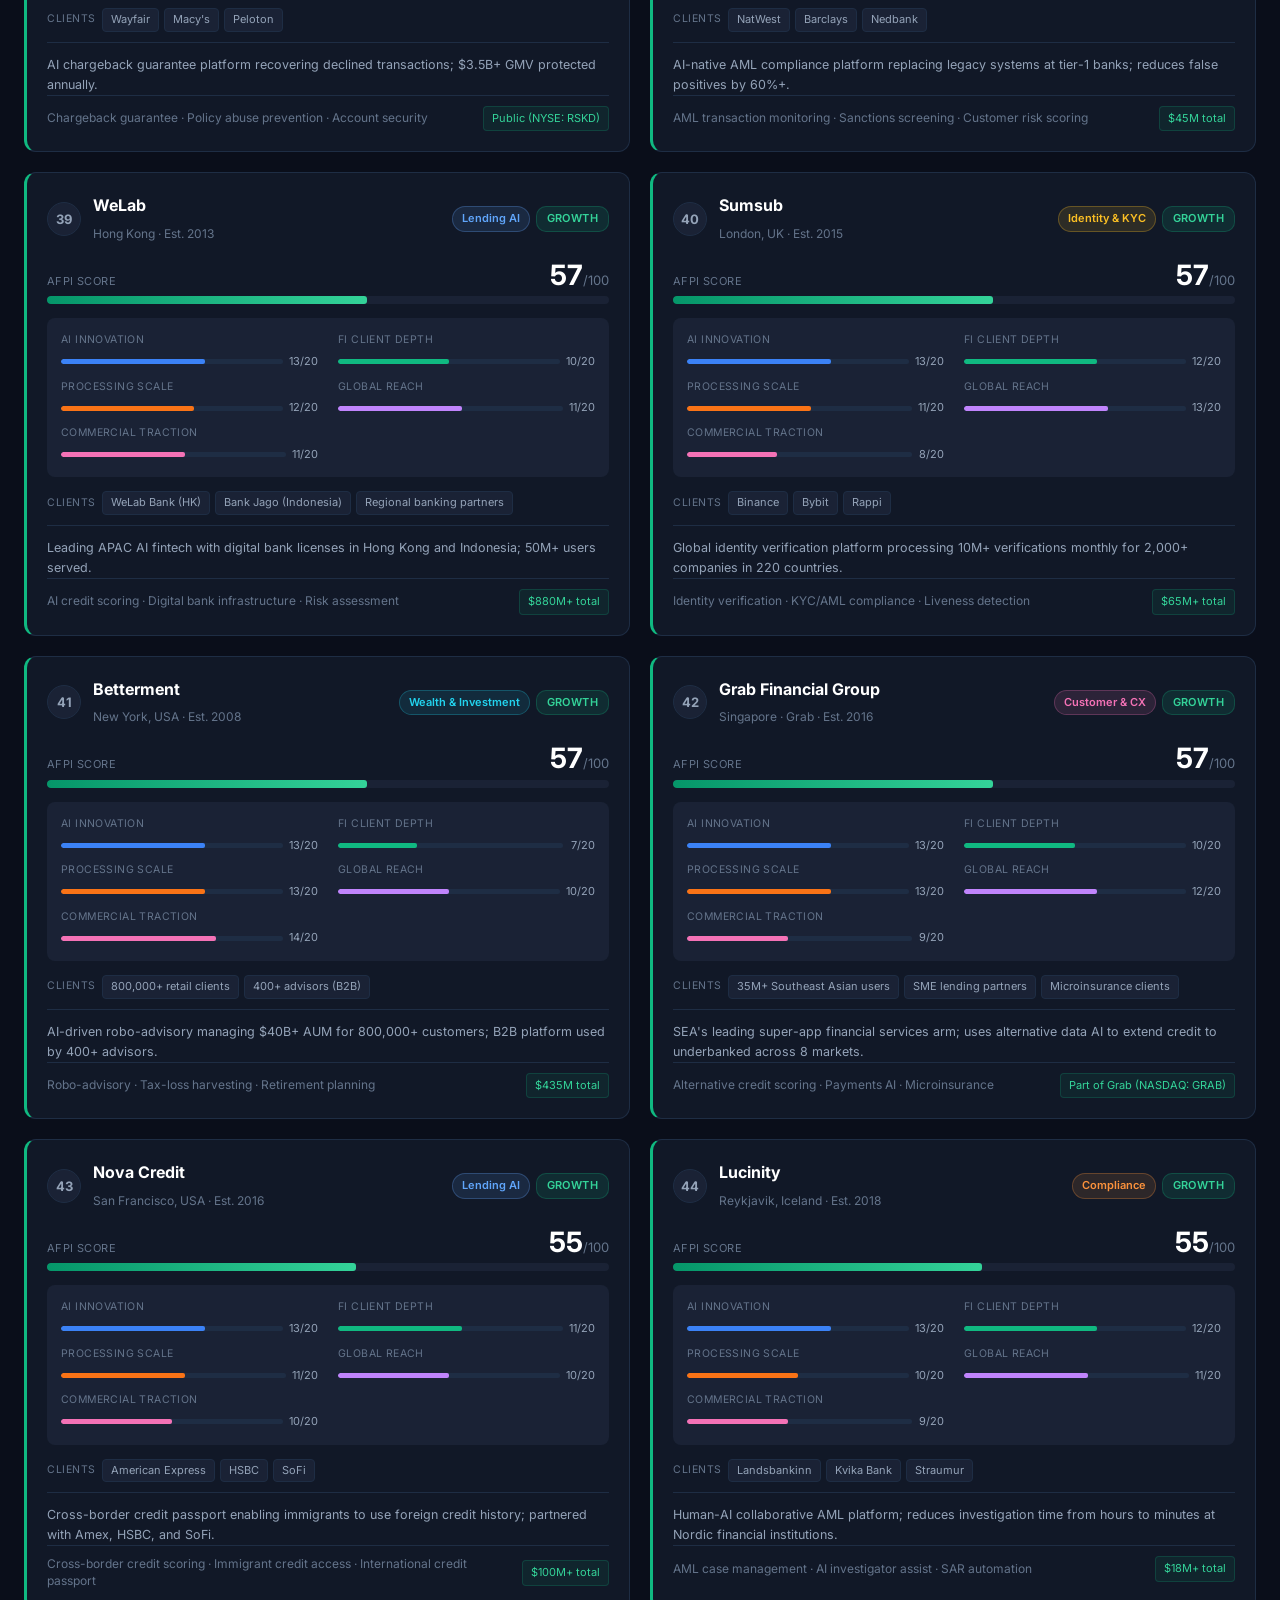
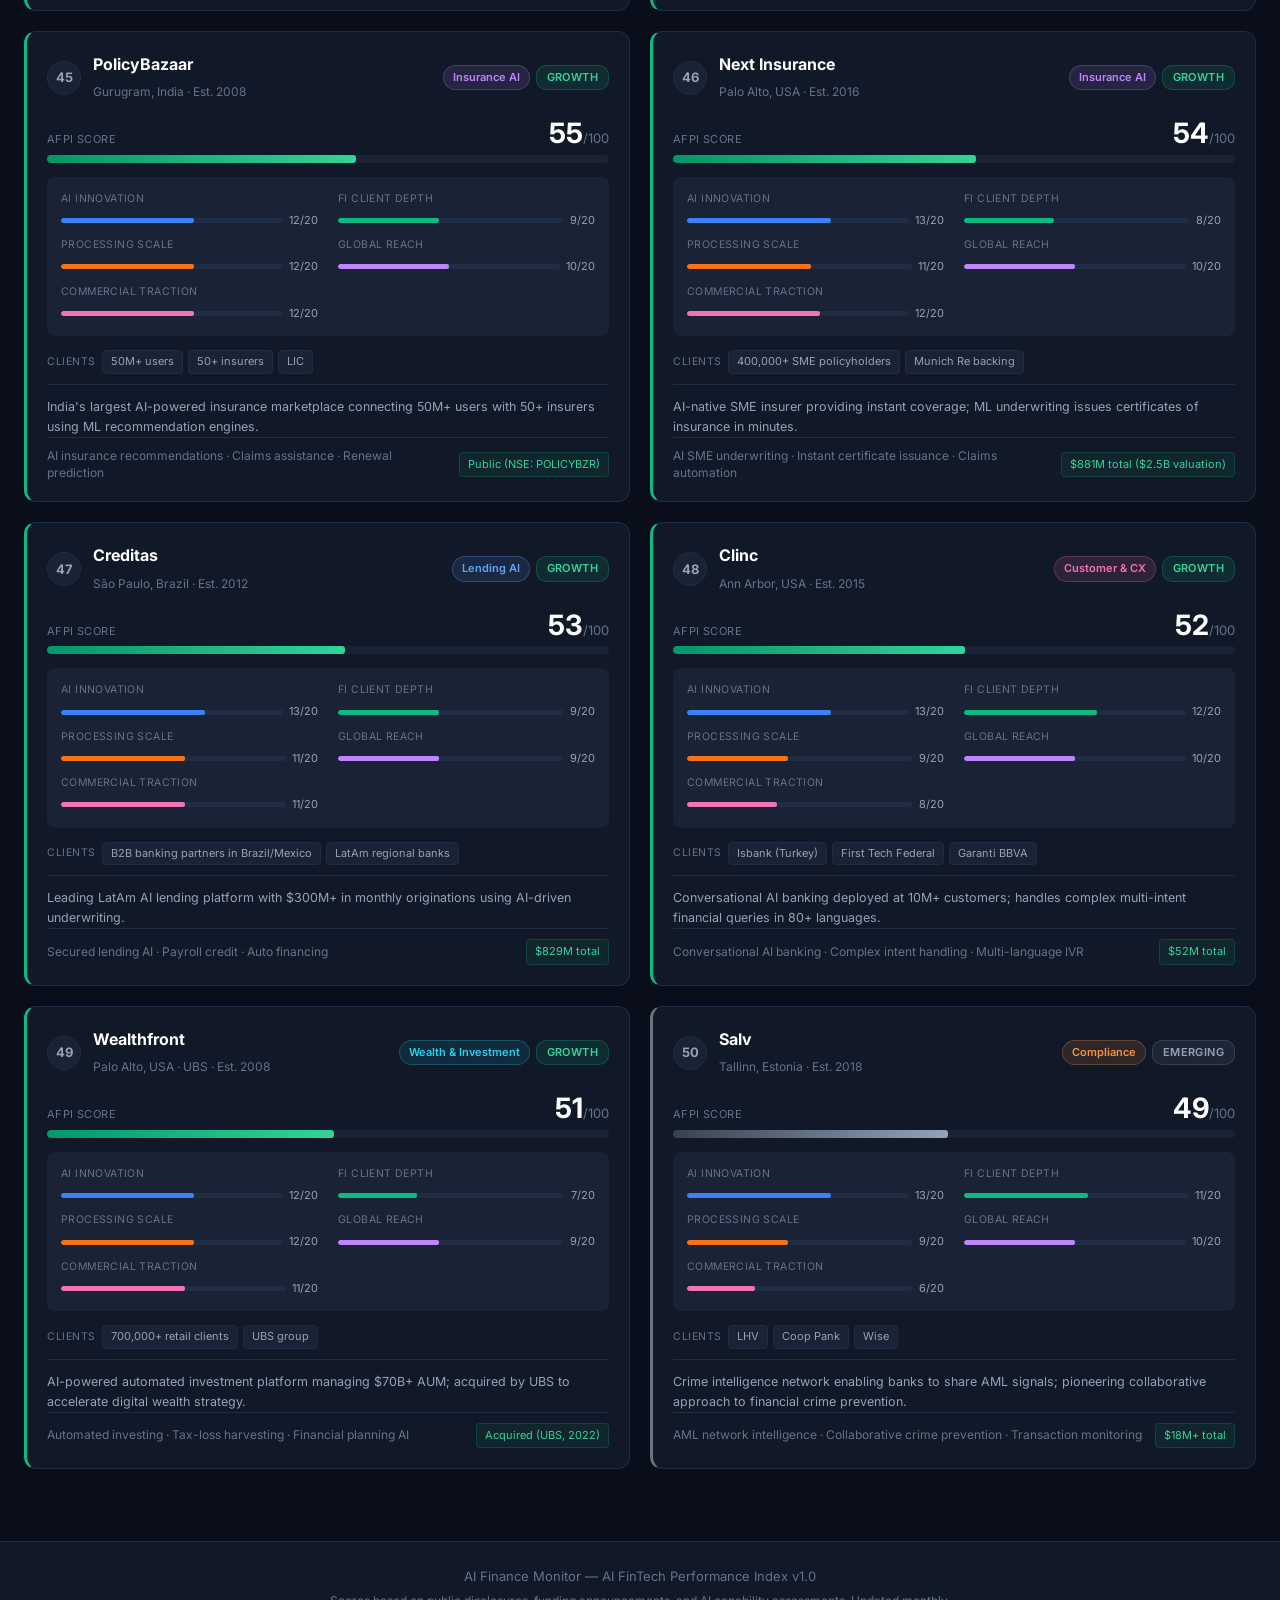
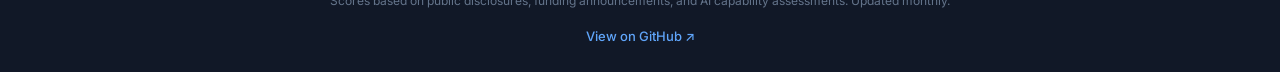
==== commit 313d258e: "feat: expand FinTech leaderboard to 50 companies with monthly cadence - data/fintechs.json: expand f" ====
--- a/ai-fintechs.html
+++ b/ai-fintechs.html
@@ -37,7 +37,7 @@
   <!-- Intro -->
   <div class="maturity-intro">
     <h2>AI FinTech Leaderboard</h2>
-    <p>The <strong>AI FinTech Performance Index (AFPI)</strong> ranks AI-native financial technology companies by solution strength and depth of deployment across financial institutions. Each company is scored across five dimensions covering AI capability, client adoption, operational scale, global reach, and commercial traction. Scores are reviewed quarterly.</p>
+    <p>The <strong>AI FinTech Performance Index (AFPI)</strong> ranks AI-native financial technology companies by solution strength and depth of deployment across financial institutions. Each company is scored across five dimensions covering AI capability, client adoption, operational scale, global reach, and commercial traction. Scores are reviewed monthly.</p>
     <div class="uc-stats" style="margin-top:16px;">
       <div class="uc-stat"><span class="uc-stat-value" id="kpi-total">—</span><span class="uc-stat-label">Companies</span></div>
       <div class="uc-stat"><span class="uc-stat-value" id="kpi-elite" style="color:#f59e0b;">—</span><span class="uc-stat-label">Elite</span></div>
@@ -53,7 +53,7 @@
     <span class="cadence-sep">·</span>
     <span id="cadence-next">Next review —</span>
     <span class="cadence-sep">·</span>
-    <span>Updated quarterly via AI analysis</span>
+    <span>Updated monthly via AI analysis</span>
   </div>
 
   <!-- Methodology accordion -->
@@ -175,7 +175,7 @@
 <footer>
   <div class="footer-inner">
     <p>AI Finance Monitor — AI FinTech Performance Index v1.0</p>
-    <p class="footer-sources">Scores based on public disclosures, funding announcements, and AI capability assessments. Updated quarterly.</p>
+    <p class="footer-sources">Scores based on public disclosures, funding announcements, and AI capability assessments. Updated monthly.</p>
     <a href="https://github.com/aetherllama/ai-finance-monitor" target="_blank" class="gh-link">View on GitHub ↗</a>
   </div>
 </footer>
@@ -186,16 +186,16 @@
 const DIM_KEYS   = ['ai_innovation', 'fi_client_depth', 'processing_scale', 'global_reach', 'commercial_traction'];
 const DIM_LABELS = ['AI Innovation', 'FI Client Depth', 'Processing Scale', 'Global Reach', 'Commercial Traction'];
 
-const CATEGORY_COLORS = {
-  'Fraud & AML':         '#ef4444',
-  'Data & Analytics':    '#6366f1',
-  'Lending AI':          '#14b8a6',
-  'Identity & KYC':      '#8b5cf6',
-  'Compliance':          '#f97316',
-  'Insurance AI':        '#06b6d4',
-  'Customer & CX':       '#ec4899',
-  'Wealth & Investment': '#d97706',
-  'Enterprise AI':       '#64748b'
+const CATEGORY_CLASS = {
+  'Fraud & AML':         'ft-cat-FraudAML',
+  'Data & Analytics':    'ft-cat-DataAnalytics',
+  'Lending AI':          'ft-cat-LendingAI',
+  'Identity & KYC':      'ft-cat-IdentityKYC',
+  'Compliance':          'ft-cat-Compliance',
+  'Insurance AI':        'ft-cat-InsuranceAI',
+  'Customer & CX':       'ft-cat-CustomerCX',
+  'Wealth & Investment': 'ft-cat-WealthInv',
+  'Enterprise AI':       'ft-cat-EnterpriseAI'
 };
 
 let allCompanies = [];
@@ -245,7 +245,7 @@
 function buildCard(company) {
   const rank    = baseRanks[company.name];
   const rankCls = rank === 1 ? 'rank-1' : rank === 2 ? 'rank-2' : rank === 3 ? 'rank-3' : '';
-  const catColor = CATEGORY_COLORS[company.category] || '#64748b';
+  const catCls  = CATEGORY_CLASS[company.category] || 'ft-cat-EnterpriseAI';
 
   const dimsHTML = DIM_KEYS.map((key, i) => {
     const val = company.scores[key] || 0;
@@ -277,7 +277,7 @@
           <span class="mat-sub">${company.hq}${parentStr}${foundedStr}</span>
         </div>
         <div class="mat-header-right">
-          <span class="ft-cat-badge" style="background:${catColor}18; color:${catColor}; border:1px solid ${catColor}35;">${company.category}</span>
+          <span class="ft-cat-badge ${catCls}">${company.category}</span>
           <span class="mat-tier tier-${company.tier}">${company.tier.charAt(0).toUpperCase() + company.tier.slice(1)}</span>
         </div>
       </div>
--- a/styles.css
+++ b/styles.css
@@ -1167,8 +1167,19 @@
 .fill-elite  { background: linear-gradient(90deg, #b45309, #f59e0b); }
 .fill-growth { background: linear-gradient(90deg, #059669, #34d399); }
 
-/* Category badge (colour applied inline via JS) */
+/* Category badge base */
 .ft-cat-badge { font-size: 11px; font-weight: 600; padding: 3px 9px; border-radius: 20px; white-space: nowrap; }
+
+/* Per-category badge colours — aligned with site palette */
+.ft-cat-FraudAML      { background: rgba(251,146,60,0.12);  color: #fb923c; border: 1px solid rgba(251,146,60,0.28); }
+.ft-cat-DataAnalytics { background: rgba(74,222,128,0.1);   color: #4ade80; border: 1px solid rgba(74,222,128,0.25); }
+.ft-cat-LendingAI     { background: rgba(96,165,250,0.12);  color: #60a5fa; border: 1px solid rgba(96,165,250,0.28); }
+.ft-cat-IdentityKYC   { background: rgba(251,191,36,0.12);  color: #fbbf24; border: 1px solid rgba(251,191,36,0.28); }
+.ft-cat-Compliance    { background: rgba(251,146,60,0.12);  color: #fb923c; border: 1px solid rgba(251,146,60,0.28); }
+.ft-cat-InsuranceAI   { background: rgba(192,132,252,0.12); color: #c084fc; border: 1px solid rgba(192,132,252,0.25); }
+.ft-cat-CustomerCX    { background: rgba(244,114,182,0.12); color: #f472b6; border: 1px solid rgba(244,114,182,0.25); }
+.ft-cat-WealthInv     { background: rgba(34,211,238,0.1);   color: #22d3ee; border: 1px solid rgba(34,211,238,0.25); }
+.ft-cat-EnterpriseAI  { background: rgba(148,163,184,0.1);  color: #94a3b8; border: 1px solid rgba(148,163,184,0.2); }
 
 /* Notable client chips */
 .ft-clients-row  { display: flex; align-items: center; flex-wrap: wrap; gap: 6px; margin-bottom: 10px; }
